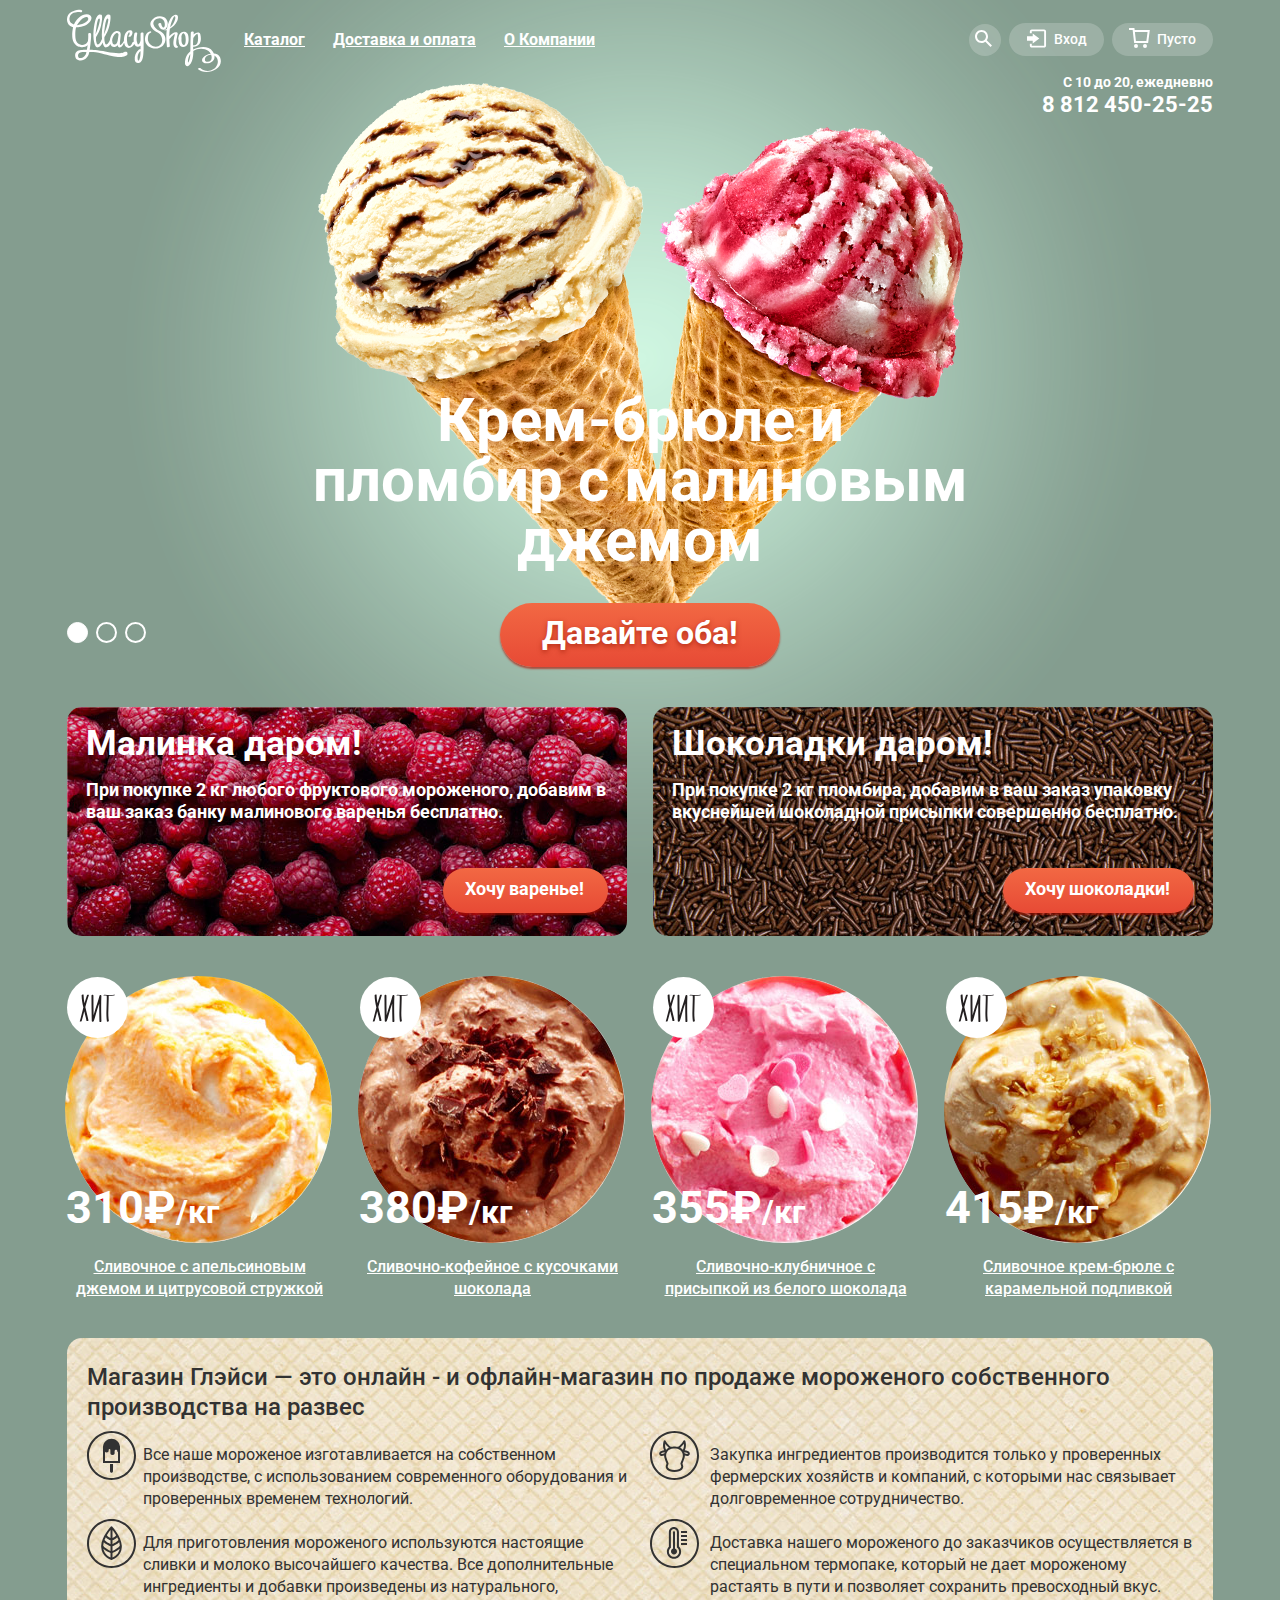
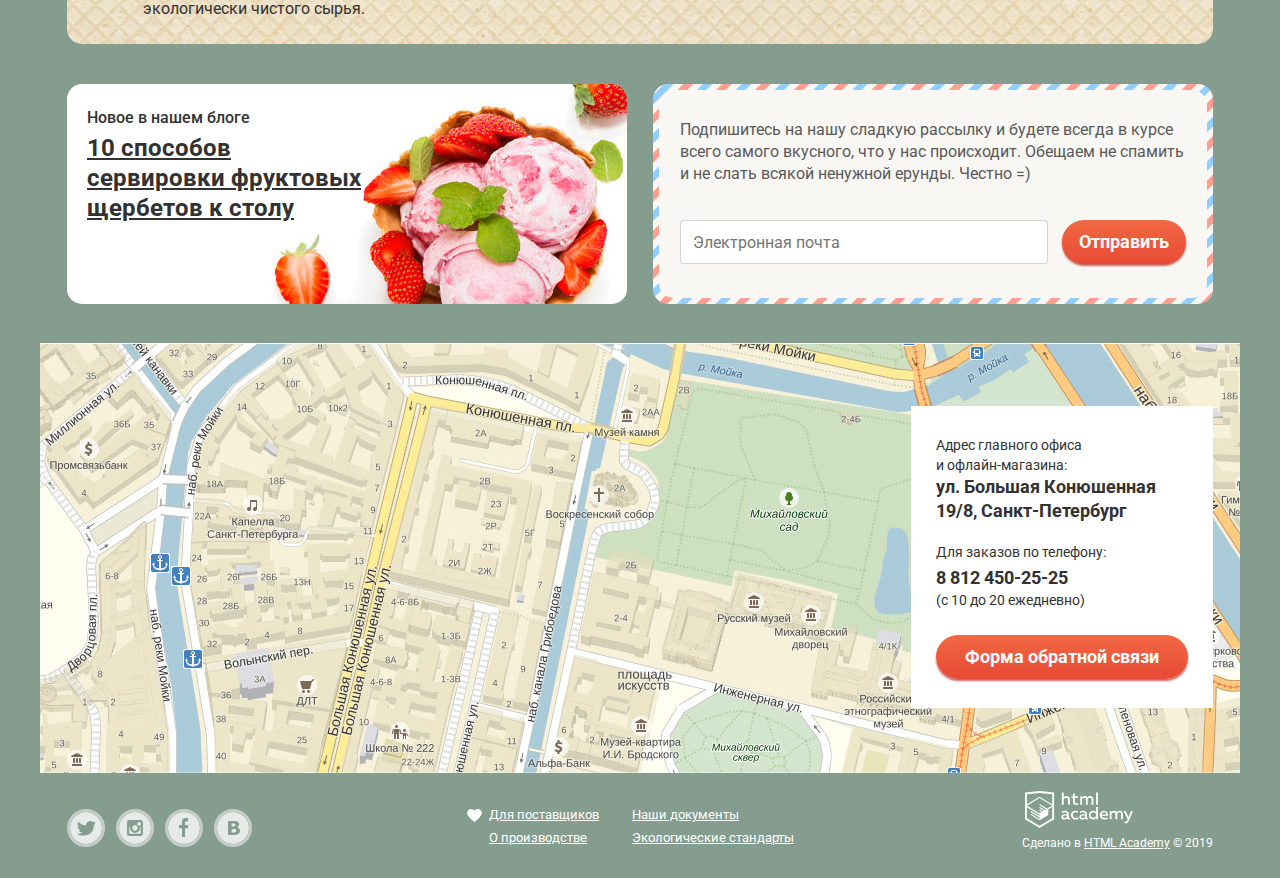
==== index.html @ 6a642c99 "исправил ошибки, доработал мелкие детали" ====
<!DOCTYPE html>
<html lang="ru">
<head>
  <meta charset="utf-8">
  <title>Глейси</title>
  <link href="https://fonts.googleapis.com/css?family=Roboto:400,500,700&display=swap&subset=cyrillic" rel="stylesheet">
  <link rel="stylesheet" href="css/normalize.css">
  <link rel="stylesheet" href="css/style.css">
</head>
<body>

<header class="main-header">
  <nav class="main-header__wrapper navigation">
    <a class="navigation__logo">
      <img src="img/logo.svg" width="154" height="64" alt="Логотип магазина Глейси">
    </a>
    <ul class="navigation__list menu">
      <li class="menu__item menu__item--catalog">
        <a class="menu__link menu__link--catalog" href="#">Каталог</a>
        <ul class="menu__list submenu">
          <li class="submenu__item submenu__item--header"><a>Новинки</a></li>
          <li class="submenu__item"><a class="submenu__link" href="catalog.html">Сливочное</a></li>
          <li class="submenu__item"><a class="submenu__link" href="#">Щербеты</a></li>
          <li class="submenu__item"><a class="submenu__link" href="#">Фруктовый лед</a></li>
          <li class="submenu__item"><a class="submenu__link" href="#">Мелорин</a></li>
        </ul>
      </li>
      <li class="menu__item"><a class="menu__link" href="#">Доставка и оплата</a></li>
      <li class="menu__item"><a class="menu__link" href="#">О Компании</a></li>
    </ul>
    <div class="user-navigation">
      <ul class="user-navigation__list">
        <li class="user-navigation__item user-navigation__search">
          <a class="user-navigation__link user-navigation__link--search" href="#">
            <span class="visually-hidden">Поиск</span>
            <svg version="1.1" xmlns="http://www.w3.org/2000/svg" xmlns:xlink="http://www.w3.org/1999/xlink" x="0px"
                 y="0px" width="17px"
                 height="17px" viewBox="0 0 17 17" enable-background="new 0 0 17 17" xml:space="preserve">
              <g id="Layer_2">
	              <path fill="#FFFFFF" d="M16.958,15.527L11.75,10.32C12.533,9.247,13,7.93,13,6.5C13,2.91,10.09,0,6.5,0S0,2.91,0,6.5
		              S2.91,13,6.5,13c1.438,0,2.763-0.473,3.839-1.263l5.205,5.204L16.958,15.527z M6.5,11C4.019,11,2,8.981,2,6.5S4.019,2,6.5,2
		              S11,4.019,11,6.5S8.981,11,6.5,11z"/>
              </g>
            </svg>
          </a>
          <div class="tooltip search-form">
            <form action="#" method="get">
              <label for="search-field" class="visually-hidden">Поле поиска</label>
              <input type="search" name="search" id="search-field" placeholder="Что ищем?">
            </form>
          </div>
        </li>
        <li class="user-navigation__item user-navigation__login">
          <a class="user-navigation__link user-navigation__link--login" href="#">
            <svg version="1.1" xmlns="http://www.w3.org/2000/svg"
                 xmlns:xlink="http://www.w3.org/1999/xlink" x="0px" y="0px"
                 width="21px" height="19px" viewBox="0 0 21 19" enable-background="new 0 0 21 19" xml:space="preserve">
              <g>
	              <polygon fill="#FFFFFF"
                         points="6,14.875 12.917,9.5 6,4.125 6,7.042 -0.042,7.042 -0.042,11.959 6,11.959 	"/>
                <path fill="#FFFFFF"
                      d="M18,0H5C3.9,0,3,0.9,3,2v2h2V2h13v15H5v-2H3v2c0,1.1,0.9,2,2,2h13c1.1,0,2-0.9,2-2V2C20,0.9,19.1,0,18,0z"/>
              </g>
            </svg>
            Вход</a>
          <div class="tooltip login-form">
            <form action="#" method="post">
              <p class="login-form__item" >
                <label for="login-form-email" class="visually-hidden">Электронная почта</label>
                <input type="email" name="email" id="login-form-email" placeholder="Электронная почта">
              </p>
              <p class="login-form__item" >
                <label for="login-form-password" class="visually-hidden">Пароль</label>
                <input type="password" name="password" id="login-form-password" placeholder="Пароль">
              </p>
              <div class="login-form__controls">
                <button type="submit" class="login-form__btn btn">Войти</button>
                <p>
                  <a href="#" class="login-form__restore">Забыли пароль?</a>
                  <a href="#" class="login-form__restore">Новая регистрация</a>
                </p>
              </div>
            </form>
          </div>
        </li>
        <li class="user-navigation__item">
          <a class="user-navigation__link user-navigation__link--basket" href="#">
            <svg version="1.1" xmlns="http://www.w3.org/2000/svg"
                 xmlns:xlink="http://www.w3.org/1999/xlink" x="0px" y="0px"
                 width="21px" height="20px" viewBox="0 0 21 20" enable-background="new 0 0 21 20" xml:space="preserve">
              <g>
	            <path fill="#FFFFFF" d="M5.657,2.031L5.422,0H0v2h3.64l1.5,13h13.988l1.699-12.969H5.657z M17.372,13H6.922L5.888,4.031h12.66
		          L17.372,13z"/>
                <circle fill="#FFFFFF" cx="6.984" cy="18" r="2"/>
                <circle fill="#FFFFFF" cx="15.984" cy="18" r="2"/>
              </g>
            </svg>
            Пусто</a>
        </li>
      </ul>
    </div>
  </nav>
</header>

<main class="page-content">
  <h1 class="visually-hidden">Магазин Глейси</h1>
  <div class="page-content__header">
    <p class="contacts">
      <span>С 10 до 20, ежедневно</span>
      <a href="tel:88124502525">8 812 450-25-25</a>
    </p>
  </div>
  <section class="slider">
    <h2 class="visually-hidden">Слайдер продукции магазина Глейси</h2>
    <ul class="slider__list ice-cream">
      <li class="ice-cream__item" data-ice-cream="ice-cream-1">
        <h3 class="ice-cream__header">Крем-брюле и пломбир с малиновым джемом</h3>
        <img src="img/ice-cream-1.png" width="1045" height="881" alt="Крем-брюле и пломбир с малиновым джемом">
        <a class="ice-cream__btn btn" href="#">Давайте оба!</a>
      </li>
      <li class="ice-cream__item hidden" data-ice-cream="ice-cream-2">
        <h3 class="ice-cream__header">Шоколадный пломбир и лимонный сорбет</h3>
        <img src="img/ice-cream-2.png" width="1065" height="859" alt="Шоколадный пломбир и лимонный сорбет">
        <a class="ice-cream__btn btn" href="#">Давайте оба!</a>
      </li>
      <li class="ice-cream__item hidden" data-ice-cream="ice-cream-3">
        <h3 class="ice-cream__header">Пломбир с помадкой и клубничный щербет</h3>
        <img src="img/ice-cream-3.png" width="1079" height="854" alt="Пломбир с помадкой и клубничный щербет">
        <a class="ice-cream__btn btn" href="#">Давайте оба!</a>
      </li>
    </ul>
    <div class="controls-wrapper">
      <ul class="slider__controls">
        <li class="slider__item slider__item--current">
          <button class="slider__btn active" type="button" data-ice-cream="ice-cream-1"><span class="visually-hidden">Первая кнопка слайдера</span>
          </button>
        </li>
        <li class="slider__item">
          <button class="slider__btn" type="button" data-ice-cream="ice-cream-2"><span class="visually-hidden">Вторая кнопка слайдера</span></button>
        </li>
        <li class="slider__item">
          <button class="slider__btn" type="button" data-ice-cream="ice-cream-3"><span class="visually-hidden">Третья кнопка слайдера</span></button>
        </li>
      </ul>
    </div>
  </section>
  <section class="banners">
    <h2 class="visually-hidden">Реклама магазина Глейси</h2>
    <div class="banners__wrapper">
      <div class="banners__item banner banner--raspberries">
        <h3>Малинка даром!</h3>
        <p>При покупке 2 кг любого фруктового мороженого, добавим в ваш заказ банку малинового
          варенья бесплатно.</p>
        <a class="banner__btn btn" href="#">Хочу варенье!</a>
      </div>
      <div class="banners__item banner banner--chocolate">
        <h3>Шоколадки даром!</h3>
        <p>При покупке 2 кг пломбира, добавим в ваш заказ упаковку вкуснейшей шоколадной присыпки
          совершенно бесплатно.</p>
        <a class="banner__btn btn" href="#">Хочу шоколадки!</a>
      </div>
    </div>
  </section>
  <section class="hits">
    <h2 class="visually-hidden">Хиты продаж</h2>
    <ul class="hits__list">
      <li class="hits__item catalog-card">
        <div class="catalog-card__inner">
          <h3 class="catalog-card__header">
            <a href="img/orange-ice-cream.jpg">Сливочное с апельсиновым джемом и цитрусовой стружкой</a>
          </h3>
          <a class="catalog-card__image" href="img/orange-ice-cream.jpg">
            <img src="img/orange-ice-cream.jpg" width="267" height="267"
                 alt="Сливочное с апельсиновым джемом и цитрусовой стружкой">
          </a>
          <p class="catalog-card__price">310&#8381;<span class="catalog-card__weight">/кг</span>
          </p>
          <a class="catalog-card__btn btn" href="#">Быстрый просмотр</a>
          <p class="catalog-card__label">Хит продаж</p>
        </div>
      </li>
      <li class="hits__item catalog-card">
        <div class="catalog-card__inner">
          <h3 class="catalog-card__header">
            <a href="img/coffee-ice-cream.jpg">Сливочно-кофейное с кусочками шоколада</a>
          </h3>
          <a class="catalog-card__image" href="img/coffee-ice-cream.jpg">
            <img src="img/coffee-ice-cream.jpg" width="267" height="267" alt="Сливочно-кофейное с кусочками шоколада">
          </a>
          <p class="catalog-card__price">380&#8381;<span class="catalog-card__weight">/кг</span>
          </p>
          <a class="catalog-card__btn btn" href="#">Быстрый просмотр</a>
          <p class="catalog-card__label">Хит продаж</p>
        </div>
      </li>
      <li class="hits__item catalog-card">
        <div class="catalog-card__inner">
          <h3 class="catalog-card__header">
            <a href="img/strawberry-ice-cream.jpg">Сливочно-клубничное с присыпкой из белого шоколада</a>
          </h3>
          <a class="catalog-card__image" href="img/strawberry-ice-cream.jpg">
            <img src="img/strawberry-ice-cream.jpg" width="267" height="267"
                 alt="Сливочно-клубничное с присыпкой из белого шоколада">
          </a>
          <p class="catalog-card__price">355&#8381;<span class="catalog-card__weight">/кг</span>
          </p>
          <a class="catalog-card__btn btn" href="#">Быстрый просмотр</a>
          <p class="catalog-card__label">Хит продаж</p>
        </div>
      </li>
      <li class="hits__item catalog-card">
        <div class="catalog-card__inner">
          <h3 class="catalog-card__header">
            <a href="img/cream-ice-cream.jpg">Сливочное крем-брюле с карамельной подливкой</a>
          </h3>
          <a class="catalog-card__image" href="img/cream-ice-cream.jpg">
            <img src="img/cream-ice-cream.jpg" width="267" height="267"
                 alt="Сливочное крем-брюле с карамельной подливкой">
          </a>
          <p class="catalog-card__price">415&#8381;<span class="catalog-card__weight">/кг</span>
          </p>
          <a class="catalog-card__btn btn" href="#">Быстрый просмотр</a>
          <p class="catalog-card__label">Хит продаж</p>
        </div>
      </li>
    </ul>
  </section>
  <section class="promotion-products">
    <h2 class="visually-hidden">Продвижение товара</h2>
    <div class="promotion-products__wrapper">
      <h2>Магазин Глэйси — это онлайн - и офлайн-магазин по продаже мороженого собственного производства на развес</h2>
      <ul class="promotion-products__list features">
        <li class="features__item features__item--ice-cream">Все наше мороженое изготавливается на собственном
          производстве, с использованием современного оборудования
          и проверенных временем технологий.
        </li>
        <li class="features__item features__item--cow">Закупка ингредиентов производится только у проверенных фермерских
          хозяйств и компаний, с которыми нас
          связывает долговременное сотрудничество.
        </li>
        <li class="features__item features__item--leaf">Для приготовления мороженого используются настоящие сливки и
          молоко высочайшего качества. Все дополнительные
          ингредиенты и добавки произведены из натурального, экологически чистого сырья.
        </li>
        <li class="features__item features__item--thermometer">Доставка нашего мороженого до заказчиков осуществляется в
          специальном термопаке, который не дает мороженому
          растаять в пути и позволяет сохранить превосходный вкус.
        </li>
      </ul>
    </div>
  </section>
  <section class="news">
    <h2 class="visually-hidden">Новости магазина Глейси</h2>
    <div class="news__wrapper">
      <div class="news__item article-preview">
        <h3>Новое в нашем блоге</h3>
        <a class="article-preview__link" href="#">10 способов сервировки фруктовых щербетов к столу</a>
      </div>
      <div class="news__item subscribe-form">
        <div class="subscribe-form__wrapper">
          <p class="subscribe-form__description">
            Подпишитесь на нашу сладкую рассылку и будете всегда в курсе всего самого вкусного, что у нас происходит.
            Обещаем не спамить и не слать всякой ненужной ерунды. Честно =)
          </p>
          <form action="#" method="post">
            <p class="subscribe-form__field">
              <label for="subscribe-form-email" class="visually-hidden">Электронная почта</label>
              <input type="email" name="email" id="subscribe-form-email" placeholder="Электронная почта">
            </p>
            <button class="subscribe-form__btn btn" type="submit">Отправить</button>
          </form>
        </div>
      </div>
    </div>
  </section>
  <section class="map">
    <h2 class="visually-hidden">Местонахождение магазина Глейси</h2>
    <iframe
      src="https://www.google.com/maps/embed?pb=!1m18!1m12!1m3!1d1998.6036253003213!2d30.321041106433245!3d59.938719169053996!2m3!1f0!2f0!3f0!3m2!1i1024!2i768!4f13.1!3m3!1m2!1s0x4696310fca145cc1%3A0x42b32648d8238007!2z0JHQvtC70YzRiNCw0Y8g0JrQvtC90Y7RiNC10L3QvdCw0Y8g0YPQuy4sIDE5LzgsINCh0LDQvdC60YIt0J_QtdGC0LXRgNCx0YPRgNCzLCAxOTExODY!5e0!3m2!1sru!2sru!4v1558496838221!5m2!1sru!2sru"
      width="100%" height="430" frameborder="0" style="border:0" allowfullscreen></iframe>
    <div class="map__wrapper">
      <div class="map__address feedback">
        <h3 class="feedback__header">Адрес главного офиса<br> и офлайн-магазина:</h3>
        <p class="feedback__address">ул. Большая Конюшенная 19/8, Санкт-Петербург</p>
        <p class="feedback__order-phone">Для заказов по телефону:</p>
        <p class="feedback__phone">
          <a href="tel:8124502525">8 812 450-25-25</a><br> (с 10 до 20 ежедневно)
        </p>
        <a href="#" class="feedback__link btn">Форма обратной связи</a>
      </div>
    </div>
  </section>
</main>

<footer class="main-footer">
  <div class="main-footer__wrapper">
    <section class="main-footer__item footer-social">
      <h2 class="visually-hidden">Группы в соц. сетях</h2>
      <ul class="footer-social__list">
        <li>
          <a class="footer-social__btn footer-social__btn--tvr" href="#">
            <span class="visually-hidden">Группа в твиттере</span>
            <svg version="1.1" xmlns="http://www.w3.org/2000/svg" xmlns:xlink="http://www.w3.org/1999/xlink" x="0px"
                 y="0px" width="32px"
                 height="32px" viewBox="0 0 32 32" enable-background="new 0 0 32 32" xml:space="preserve">
              <g>
	              <path fill="#FFFFFF" d="M16,0C7.164,0,0,7.164,0,16c0,8.837,7.164,16,16,16c8.837,0,16-7.163,16-16C32,7.164,24.837,0,16,0z
		              M23.944,12.809c-0.251,6.516-3.463,10.832-10.992,10.702c-0.14,0-0.205,0-0.233,0c-0.015,0-0.021,0-0.021,0
		              c-0.029,0-0.094,0-0.232,0c-0.447,0-4.543-0.443-5.344-1.823c2.479,0.19,4.247-0.406,5.12-1.136
		              c-1.048-0.289-2.923-0.461-3.251-2.848c0.384,0.104,0.618,0.221,1.299,0.113c-1.307-0.824-2.758-1.519-2.679-3.643
		              c0.311,0.317,1.164,0.518,1.46,0.457c-0.768-0.233-2.149-3.244-0.974-4.781c1.984,1.79,4.075,3.482,7.804,3.643
		              c0.227-2.214,1.24-3.699,3.168-4.325c1.84-0.479,3.255,0.26,3.901,1.138c0.737-0.224,1.453-0.466,2.193-0.685
		              c-0.004,0.833-0.569,1.463-0.935,1.709c0.747,0.165,1.423-0.475,1.423-0.475C25.467,11.818,24.557,12.58,23.944,12.809z"/>
              </g>
            </svg>
          </a>
        </li>
        <li>
          <a class="footer-social__btn footer-social__btn--inst" href="#">
            <span class="visually-hidden">Группа в инстаграмме</span>
            <svg version="1.1" xmlns="http://www.w3.org/2000/svg" xmlns:xlink="http://www.w3.org/1999/xlink" x="0px" y="0px"
                 width="32px" height="32px" viewBox="0 0 32 32" enable-background="new 0 0 32 32" xml:space="preserve">
              <g>
	              <path fill="#FFFFFF" d="M20.916,16c0,2.728-2.211,4.938-4.938,4.938S11.039,18.728,11.039,16c0-0.394,0.051-0.773,0.138-1.14
		              h-0.897v6.838h11.396V14.86h-0.897C20.865,15.227,20.916,15.606,20.916,16z"/>
                <path fill="#FFFFFF" d="M15.978,18.659c1.466,0,2.659-1.193,2.659-2.659s-1.193-2.659-2.659-2.659
		              c-1.466,0-2.659,1.193-2.659,2.659S14.511,18.659,15.978,18.659z"/>
                <rect x="18.637" y="10.302" fill="#FFFFFF" width="3.039" height="3.039"/>
                <path fill="#FFFFFF" d="M16,0C7.164,0,0,7.164,0,16c0,8.837,7.164,16,16,16c8.837,0,16-7.163,16-16C32,7.164,24.837,0,16,0z
		              M23.955,21.698c0,1.254-1.025,2.279-2.279,2.279H10.279C9.026,23.978,8,22.952,8,21.698V10.302c0-1.253,1.026-2.279,2.279-2.279
		              h11.396c1.254,0,2.279,1.026,2.279,2.279V21.698z"/>
              </g>
            </svg>
          </a>
        </li>
        <li>
          <a class="footer-social__btn footer-social__btn--fb" href="#">
            <span class="visually-hidden">Группа во фейсбуке</span>
            <svg version="1.1" xmlns="http://www.w3.org/2000/svg" xmlns:xlink="http://www.w3.org/1999/xlink" x="0px" y="0px"
                 width="32px" height="32px" viewBox="0 0 32 32" enable-background="new 0 0 32 32" xml:space="preserve">
              <path fill="#FFFFFF" d="M16,0C7.164,0,0,7.163,0,16s7.164,16,16,16c8.837,0,16-7.164,16-16S24.837,0,16,0z M20.062,9.455h-3.021
	              v3.444h3.021v3.445h-3.021v8.61h-3.021v-8.61H11v-3.445h3.021V9.455c0-1.902,1.353-3.445,3.021-3.445h3.021V9.455z"/>
            </svg>
          </a>
        </li>
        <li>
          <a class="footer-social__btn footer-social__btn--vk" href="#">
            <span class="visually-hidden">Группа во вконтакте</span>
            <svg version="1.1" xmlns="http://www.w3.org/2000/svg" xmlns:xlink="http://www.w3.org/1999/xlink" x="0px" y="0px"
                 width="32px" height="32px" viewBox="0 0 32 32" enable-background="new 0 0 32 32" xml:space="preserve">
              <g>
	              <path fill="#FFFFFF" d="M16.637,14.495c0.402-0.019,0.719-0.082,0.951-0.188c0.326-0.145,0.54-0.33,0.641-0.559
		              c0.101-0.229,0.15-0.496,0.15-0.797c0-0.232-0.058-0.465-0.174-0.697c-0.116-0.232-0.322-0.405-0.617-0.517
		              c-0.264-0.1-0.592-0.155-0.984-0.165c-0.392-0.009-0.943-0.014-1.652-0.014h-0.339v2.965h0.565
		              C15.749,14.523,16.235,14.514,16.637,14.495z"/>
                <path fill="#FFFFFF" d="M18.118,17.084c-0.282-0.081-0.672-0.125-1.166-0.132c-0.494-0.006-1.012-0.009-1.55-0.009h-0.79v3.493
		              h0.264c1.014,0,1.74-0.003,2.18-0.009c0.438-0.007,0.843-0.088,1.212-0.245c0.377-0.157,0.633-0.364,0.774-0.625
		              s0.214-0.562,0.214-0.9c0-0.446-0.088-0.788-0.261-1.03C18.825,17.386,18.531,17.204,18.118,17.084z"/>
                <path fill="#FFFFFF" d="M16,0C7.164,0,0,7.164,0,16c0,8.837,7.164,16,16,16c8.837,0,16-7.163,16-16C32,7.164,24.837,0,16,0z
		              M22.602,20.531c-0.273,0.533-0.646,0.976-1.124,1.327c-0.552,0.415-1.161,0.71-1.823,0.886s-1.501,0.264-2.519,0.264h-6.121V8.987
		              h5.443c1.13,0,1.957,0.038,2.48,0.113c0.524,0.076,1.045,0.242,1.561,0.5c0.533,0.27,0.929,0.632,1.189,1.087
		              c0.26,0.455,0.392,0.975,0.392,1.558c0,0.678-0.179,1.278-0.536,1.795c-0.358,0.518-0.863,0.92-1.517,1.208v0.075
		              c0.917,0.182,1.642,0.559,2.179,1.13c0.537,0.571,0.807,1.325,0.807,2.261C23.013,19.392,22.875,19.997,22.602,20.531z"/>
              </g>
            </svg>
          </a>
        </li>
      </ul>
    </section>
    <section class="main-footer__item footer-info">
      <h2 class="visually-hidden">Информация</h2>
      <ul class="footer-info__list">
        <li><a class="footer-info__heart" href="#">Для поставщиков</a></li>
        <li><a href="#">Наши документы</a></li>
        <li><a href="#">О производстве</a></li>
        <li><a href="#">Экологические стандарты</a></li>
      </ul>
    </section>
    <section class="main-footer__item footer-copyright">
      <h2 class="visually-hidden">Авторские права разработчика сайта</h2>
      <a class="footer-copyright__html-academy-logo" href="https://htmlacademy.ru/intensive/htmlcss">
        <img src="img/logo-htmlacademy.svg" width="108" height="39" alt="Логотип HTML academy">
      </a>
      <p>Сделано в <a class="footer-copyright__html-academy" href="https://htmlacademy.ru/intensive/htmlcss">HTML
        Academy</a> © 2019</p>
    </section>
  </div>
</footer>

<div class="modal-wrapper">
  <section class="modal modal-feedback hidden">
    <h2 class="visually-hidden">Обратная связь</h2>
    <form action="#" method="post" class="modal-feedback__form">
      <fieldset class="modal-feedback__fieldset">
        <legend class="modal-feedback__legend">Мы обязательно вам ответим!</legend>
        <div class="modal-feedback__main-info">
          <p>
            <label for="feedback-name" class="visually-hidden">Имя</label>
            <input type="text" name="name" id="feedback-name" placeholder="Как вас зовут?">
          </p>
          <p>
            <label for="feedback-email" class="visually-hidden">Электронная почта</label>
            <input type="email" name="feedback-email" id="feedback-email" placeholder="Ваша почта для ответа?">
          </p>
        </div>
        <p class="modal-feedback__text">
          <label for="feedback-wishes" class="visually-hidden">Пожелания</label>
          <textarea name="feedback-wishes" id="feedback-wishes" placeholder="Напишите что-нибудь..."></textarea>
        </p>
        <button type="submit" class="modal-feedback__btn btn">Отправить</button>
      </fieldset>
    </form>
    <button class="modal__btn js-remove" type="button">Закрыть</button>
  </section>
</div>

<script src="js/script.js"></script>

</body>
</html>
---- css/style.css ----
@keyframes slider-animation {
  from {
    transform: translateY(-1000px);
  }

  50% {
    transform: scale(1);
  }

  to {
    transform: translateY(0px);
  }
}

@keyframes modal-animation {
  0% {
    transform: translateY(-1000px);
  }

  50% {
    transform: translateY(50px);
  }

  100% {
    transform: translateY(0px);
  }
}

body {
  background-color: #849d8f;
  color: #ffffff;
  font-family: "Roboto", "Arial", sans-serif;
  font-size: 16px;
  font-weight: 400;
  line-height: 22px;
  padding: 0;
}

.hidden {
  display: none;
}

.visually-hidden {
  position: absolute;
  width: 1px;
  height: 1px;
  margin: -1px;
  border: 0;
  padding: 0;
  clip: rect(0 0 0 0);
  overflow: hidden;
}

.overlay {
  background-color: rgba(0, 0, 0, 0.3);
  height: 100%;
  position: fixed;
    left: 0;
    top: 0;
  width: 100%;
  z-index: 1;
}

:focus {
  -webkit-box-shadow: 0 0 0 2px #8fbdec;
  box-shadow: 0 0 0 2px #8fbdec;
  outline: none;
}

.ice-cream-1 {
  background-color: #849d8f;
}

.ice-cream-2 {
  background-color: #8996a6;
}

.ice-cream-3 {
  background-color: #9d8b84;
}

.slider-animation {
  animation-name: slider-animation;
  animation-duration: 0.5s;
}

.modal-animation {
  animation-name: modal-animation;
  animation-duration: 0.5s;
}

/*      HEADER       */

.main-header {
  color: #323232;
  padding-top: 9px;
}

.main-header__wrapper {
  display: -webkit-box;
  display: -ms-flexbox;
  display: flex;
    -webkit-box-align: center;
    -ms-flex-align: center;
    align-items: center;
    -webkit-box-pack: start;
    -ms-flex-pack: start;
    justify-content: flex-start;
  margin: 0 auto;
  padding: 0 27px;
  width: 1146px;
}

.menu,
.submenu {
  list-style-type: none;
  margin: 0;
  padding: 0;
}

.menu {
  display: -webkit-box;
  display: -ms-flexbox;
  display: flex;
    -ms-flex-wrap: wrap;
    flex-wrap: wrap;
  font-weight: 700;
  line-height: 18px;
  width: 470px;
}

.menu a {
  display: block;
}

.menu__item--catalog {
  position: relative;
}

.menu__item--catalog::after {
  background-color: transparent;
  content: "";
  height: 5px;
  position: absolute;
    bottom: -3px;
  width: 90px;
}

.navigation__logo {
  height: 62px;
  margin-right: 9px;
  width: 154px;
}

.menu .active {
  background-color: #d07058;
  color: #ffffff;
  text-decoration: none;
}

.menu__link.active {
  font-weight: 700;
}

.menu__link {
  border-radius: 20px;
  color: #ffffff;
  padding: 8px 14px;
}

.menu__link[href]:hover,
.menu__link[href]:focus {
  background-color: #f7f6f3;
  color: #323232;
  font-weight: bold;
  text-decoration: none;
}

.menu__link[href]:active {
  background-color: #ededed;
  box-shadow: inset 0 2px 1px 0 #696969;
}

.submenu {
  background-color: #f8f7f4;
  border-radius: 5px;
  color: #323232;
  font-size: 14px;
  font-weight: 400;
  line-height: 16px;
  opacity: 0;
  pointer-events: none;
  position: absolute;
    left: -5px;
    top: 36px;
  width: 142px;
}

.submenu,
.tooltip {
  -webkit-box-shadow: 0 20px 20px 0 rgba(0, 0, 0, 0.4);
  box-shadow: 0 20px 20px 0 rgba(0, 0, 0, 0.4);
}


.submenu__item a {
  display: block;
  padding: 6px 15px 10px 19px;
}

.submenu__item--header a {
  border-bottom: 1px solid #d1d0ce;
  font-weight: 700;
  margin: 0 5px 3px;
  padding: 13px 15px 10px;
}

.submenu__link {
  color: #323232;
  text-decoration: none;
}

.submenu__link[href]:hover,
.submenu__link[href]:focus {
  background-color: #fbded7;
}

.submenu__link[href]:active {
  background-color: #f6b5a5;
}

.menu__item--catalog:hover .submenu,
.menu__link--catalog:hover + .submenu,
.menu__link--catalog:focus + .submenu {
  opacity: 1;
  pointer-events: auto;
}

.menu__item--catalog:focus-within .submenu {
  opacity: 1;
  pointer-events: auto;
}

.user-navigation {
  align-self: flex-start;
  font-size: 14px;
  line-height: 16px;
  margin-left: auto;
  margin-top: 14px;
}

.user-navigation__item {
  margin: 0 0 0 8px;
  position: relative;
}

.user-navigation__item::after {
  background-color: transparent;
  content: "";
  position: absolute;
    bottom: -5px;
    height: 5px;
  width: 100px;
}

.user-navigation__search::after {
  width: 40px;
}

.user-navigation__list {
  display: -webkit-box;
  display: -ms-flexbox;
  display: flex;
    -webkit-box-align: center;
    -ms-flex-align: center;
    align-items: center;
    -ms-flex-wrap: wrap;
    flex-wrap: wrap;
  list-style-type: none;
  margin: 0;
  padding: 0;
}

.user-navigation__link {
  background-color: rgba(255, 255, 255, 0.2);
  border-radius: 25px;
  display: block;
  color: #ffffff;
  font-weight: 500;
  padding:  8px 17px 9px 45px;
  position: relative;
  text-decoration: none;
}

.tooltip {
  background-color: #f8f7f4;
  border-radius: 5px;
  font-size: 16px;
  line-height: 24px;
  opacity: 0;
  pointer-events: none;
  position: absolute;
    right: 0;
    top: 36px;
    z-index: 1;
}

.tooltip input {
  border: 1px solid rgba(178, 178, 178, 0.52);
  border-radius: 5px;
  -webkit-box-sizing: border-box;
  box-sizing: border-box;
  font: inherit;
  font-weight: 700;
  height: 44px;
}

.tooltip input::-webkit-input-placeholder {
  font-size: 14px;
  font-weight: 400;
}

.tooltip input:-ms-input-placeholder {
  font-size: 14px;
  font-weight: 400;
}

.tooltip input::-ms-input-placeholder {
  font-size: 14px;
  font-weight: 400;
}

.tooltip input::placeholder {
  font-size: 14px;
  font-weight: 400;
}

.tooltip input::-ms-input-placeholder {
  font-size: 14px;
  font-weight: 400;
}

.tooltip input:-ms-input-placeholder {
  font-size: 14px;
  font-weight: 400;
}

.tooltip input:hover {
  border: 1px solid transparent;
  -webkit-box-shadow: 0 0 0 2px #d3d3d2;
  box-shadow: 0 0 0 2px #d3d3d2;
}

.tooltip input:focus {
  border: 1px solid transparent;
  -webkit-box-shadow: 0 0 0 2px #8fbdec;
  box-shadow: 0 0 0 2px #8fbdec;
}

.search-form {
  padding: 20px 15px 21px;
  width: 313px;
}

.search-form input {
  padding: 0 12px;
  width: 100%;
}

.login-form {
  padding: 20px 18px 16px 18px;
  width: 241px;
}

.login-form__item {
  margin: 0 0 21px 0;
}

.login-form input {
  padding: 0 14px;
  width: 100%;
}

.login-form__controls {
  display: -webkit-box;
  display: -ms-flexbox;
  display: flex;
    -webkit-box-align: start;
    -ms-flex-align: start;
    align-items: flex-start;
}

.login-form__controls p {
  margin: 0;
}

.login-form__restore {
  color: #323232;
  display: inline-block;
  font-size: 13px;
  line-height: 15px;
  vertical-align: top;
}

.login-form__btn {
  border-radius: 20px;
  margin-right: 20px;
  padding: 9px 25px 8px;
}

.user-navigation__search a {
  padding: 0;
  height: 32px;
  width: 32px;
}

.user-navigation__search svg {
  display: block;
  padding: 6px 0 0 6px;
}

.user-navigation__item:hover .tooltip,
.user-navigation__link:hover + .tooltip,
.user-navigation__link:focus + .tooltip {
  opacity: 1;
  pointer-events: auto;
}

.user-navigation__item:focus-within .tooltip {
  opacity: 1;
  pointer-events: auto;
}

.user-navigation__login svg {
  height: 19px;
  position: absolute;
    left: 18px;
    top: 6px;
  width: 20px;
}

.user-navigation__link--basket svg {
  height: 20px;
  position: absolute;
    left: 17px;
    top: 5px;
  width: 21px;
}

.user-navigation__link:hover path,
.user-navigation__link--basket:hover circle,
.user-navigation__link--login:hover polygon,
.user-navigation__link:focus path,
.user-navigation__link--basket:focus circle,
.user-navigation__link--login:focus polygon {
  fill: #323232;
}

.user-navigation__link:hover,
.user-navigation__link:focus {
  background-color: #f8f7f4;
  color: #323232;
}

.user-navigation__link--full {
  background-color: #f7f6f3;
  color: #323232;
}

.user-navigation__link--full::before {
  background: url("../img/basket-full.svg");
  content: "";
  height: 20px;
  position: absolute;
    left: 18px;
    top: 5px;
  width: 21px;
}

.login-form__restore:hover,
.login-form__restore:focus,
.login-form__restore:active {
  color: #e84d37;
}

.basket-block {
  -webkit-box-sizing: border-box;
  box-sizing: border-box;
  color: #323232;
  font-size: 13px;
  line-height: 16px;
  padding: 18px 15px 21px;
  text-align: right;
  width: 540px;
}

.basket-block__list {
  border-bottom: 1px solid #cacac7;
  display: -webkit-box;
  display: -ms-flexbox;
  display: flex;
    -webkit-box-orient: vertical;
    -webkit-box-direction: normal;
    -ms-flex-direction: column;
    flex-direction: column;
  list-style-type: none;
  margin: 0 0 14px;
  padding: 0 0 6px 0;
  text-align: left;
}

.basket-block__item {
  display: -webkit-box;
  display: -ms-flexbox;
  display: flex;
    -webkit-box-align: start;
    -ms-flex-align: start;
    align-items: flex-start;
  margin-bottom: 10px;
  padding-left: 1px;
}

.order__remove {
  background: url("../img/button-remove.svg") no-repeat;
  border: 0;
  display: block;
  font-size: 0;
  height: 11px;
  margin: 12px 14px 0 0;
  padding: 0;
  width: 11px;
}

.order__image {
  border-radius: 50%;
  display: block;
  height: 33px;
  overflow: hidden;
  margin-right: 13px;
  margin-top: 1px;
  width: 33px;
}

.order__image img {
  display: block;
  height: auto;
  width: 100%;
}

.order__header {
  -webkit-box-flex: 1;
  flex-grow: 1;
  margin: 11px 26px 0 0;
  max-width: 221px;
  min-height: 32px;
  width: 220px;
}

.order__price-block {
  margin: 11px 28px 0 0;
}

.order__count-price {
  margin: 11px 0 0 0;
}

.basket-block__total-price {
  font-size: 15px;
  font-weight: 700;
  line-height: 18px;
  margin: 0 0 14px;
}

.order__price {
  color: #999999;
  margin: 12px 0 0 0;
}

.basket-block__btn {
  border-radius: 25px;
  padding: 10px 15px;
}

.btn {
  background-image: -webkit-gradient(linear, left bottom, left top, from(#e74a35), to(#f26843));
  background-image: -webkit-linear-gradient(bottom, #e74a35, #f26843);
  background-image: -o-linear-gradient(bottom, #e74a35, #f26843);
  background-image: linear-gradient(to top, #e74a35, #f26843);
  border: 0;
  -webkit-box-shadow: 0 2px 2px 0 rgba(172, 16, 0, 0.64);
  box-shadow: 0 2px 2px 0 rgba(172, 16, 0, 0.64);
  display: inline-block;
  color: #ffffff;
  font-size: 18px;
  font-weight: 700;
  line-height: 24px;
  text-decoration: none;
  vertical-align: middle;
}

.btn:hover,
.btn:focus {
  background-image: -webkit-gradient(linear, left top, left bottom, from(rgba(255, 255, 255, 0.2)), to(rgba(255, 255, 255, 0.2))), -webkit-gradient(linear, left bottom, left top, from(#e74a35), to(#f26843));
  background-image: -webkit-linear-gradient(top, rgba(255, 255, 255, 0.2), rgba(255, 255, 255, 0.2)), -webkit-linear-gradient(bottom, #e74a35, #f26843);
  background-image: -o-linear-gradient(top, rgba(255, 255, 255, 0.2), rgba(255, 255, 255, 0.2)), -o-linear-gradient(bottom, #e74a35, #f26843);
  background-image: linear-gradient(to bottom, rgba(255, 255, 255, 0.2), rgba(255, 255, 255, 0.2)), linear-gradient(to top, #e74a35, #f26843);
  -webkit-box-shadow: 0 2px 2px 0 #ac1000;
  box-shadow: 0 2px 2px 0 #ac1000;
}

.btn:active {
  background-image: -webkit-gradient(linear, left top, left bottom, from(rgba(0, 0, 0, 0.07)), to(rgba(0, 0, 0, 0.07))), -webkit-gradient(linear, left top, left bottom, from(#e74a35), to(#f26843));
  background-image: -webkit-linear-gradient(top, rgba(0, 0, 0, 0.07), rgba(0, 0, 0, 0.07)), -webkit-linear-gradient(top, #e74a35, #f26843);
  background-image: -o-linear-gradient(top, rgba(0, 0, 0, 0.07), rgba(0, 0, 0, 0.07)), -o-linear-gradient(top, #e74a35, #f26843);
  background-image: linear-gradient(to bottom, rgba(0, 0, 0, 0.07), rgba(0, 0, 0, 0.07)), linear-gradient(to bottom, #e74a35, #f26843);
  -webkit-box-shadow: inset 0 2px 2px 0 #942718;
  box-shadow: inset 0 2px 2px 0 #942718;
}

/*        INDEX          */

.page-content__header,
.slider {
  margin: 0 auto;
  padding: 0 27px;
  text-align: right;
  width: 1146px;
}

.page-content__header {
  margin-bottom: 13px;
}

.page-content__header p {
  margin: 0;
  margin-left: auto;
}

.slider {
  text-align: center;
}

.slider__list {
  list-style-type: none;
  margin: 0;
  padding: 0;
}

.slider img {
  margin: 0 auto;
  position: absolute;
  left: 0;
  right: 0;
  top: 0;
  z-index: -1;
}

.slider h3 {
  font-size: 60px;
  font-weight: 700;
  line-height: 60px;
  margin: 0 auto 32px;
  padding-top: 261px;
  text-align: center;
  width: 670px;
}

.ice-cream__btn {
  border-radius: 50px;
  font-size: 32px;
  line-height: 44px;
  margin-bottom: 40px;
  padding: 8px 42px 12px;
  text-shadow: 0 2px 5px rgba(160, 32, 11, 0.76);
}

.controls-wrapper {
  position: relative;
}

.slider__controls {
  display: -webkit-box;
  display: -ms-flexbox;
  display: flex;
  list-style-type: none;
  margin: 0;
  padding: 0;
  position: absolute;
    bottom: 64px;
}

.slider__btn {
  background-color: transparent;
  border: 2px solid #ffffff;
  border-radius: 50%;
  cursor: pointer;
  display: block;
  height: 21px;
  margin-right: 8px;
  padding: 0;
  width: 21px;
}

.slider__btn:hover,
.slider__btn:focus {
  background-color: rgba(255, 255, 255, 0.4);
}

.slider__btn:active {
  background-color: #ffffff;
  border: 2px solid #ffffff;
}

.slider__btn.active {
  background-color: #ffffff;
  border: 1px solid #ffffff;
}

.banners {
  font-size: 18px;
  font-weight: 700;
  margin-bottom: 28px;
}

.banners__wrapper {
  display: -webkit-box;
  display: -ms-flexbox;
  display: flex;
    -webkit-box-pack: justify;
    -ms-flex-pack: justify;
    justify-content: space-between;
  margin: 0 auto;
  padding: 0 27px;
  width: 1146px;
}

.banners__item {
  display: -webkit-box;
  display: -ms-flexbox;
  display: flex;
    -webkit-box-orient: vertical;
    -webkit-box-direction: normal;
    -ms-flex-direction: column;
    flex-direction: column;
  border-radius: 15px;
  -webkit-box-sizing: border-box;
  box-sizing: border-box;
  padding: 16px 19px 23px;
  width: 560px;
}

.banners__item h3 {
  font-size: 35px;
  line-height: 41px;
  margin: 0 0 15px;
}

.banners p {
  margin: 0 0 45px;
}

.banner--raspberries {
  background: #2c0103 url("../img/raspberry-back.jpg") repeat;
}

.banner--chocolate {
  background: #4e3b36 url("../img/chocolate-back.jpg") repeat;
}

.banner__btn {
  align-self: flex-end;
  border-radius: 30px;
  margin-left: auto;
  padding: 9px 24px 12px 22px;
}


.hits__list,
.catalog__list {
  display: -webkit-box;
  display: -ms-flexbox;
  display: flex;
    -ms-flex-wrap: wrap;
    flex-wrap: wrap;
  list-style-type: none;
  margin: 0 auto;
  padding: 0;
  width: 1174px;
}

.catalog-card {
  border-radius: 5px;
  -webkit-box-align: center;
  -ms-flex-align: center;
  align-items: center;
  padding-top: 6px;
  position: relative;
  text-align: center;
  width: 293px;
}

.catalog-card:nth-child(4n) {
  margin-right: 0;
}

.catalog-card__inner {
  position: relative;
  display: -webkit-box;
  display: -ms-flexbox;
  display: flex;
    -webkit-box-orient: vertical;
    -webkit-box-direction: normal;
    -ms-flex-direction: column;
    flex-direction: column;
    -webkit-box-sizing: border-box;
  box-sizing: border-box;
  margin-bottom: -53px;
  padding: 6px 12px 22px;
  border-radius: 10px;
}

.catalog-card__header {
  color: #fff;
  font-weight: 500;
  font-size: 16px;
  line-height: 22px;
  margin: 0;
  padding: 0 6px 15px;
  text-align: center;
}

.catalog-card__header a {
  display: block;
  color: inherit;
}

.catalog-card__header a:hover,
.catalog-card__header a:focus,
.catalog-card__header a:active {
  color: #ffbc9e;
}

.catalog-card__image {
  border-radius: 50%;
  height: 267px;
  margin-bottom: 13px;
  -webkit-box-ordinal-group: 0;
  -ms-flex-order: -1;
  order: -1;
  overflow: hidden;
  width: 267px;
}

.catalog-card img {
  display: block;
  height: auto;
  width: 100%;
}

.catalog-card__price {
  font-size: 45px;
  font-weight: 700;
  line-height: 45px;
  margin: 0;
  position: absolute;
  left: 13px;
  top: 215px;
}

.catalog-card__weight {
  font-size: 32px;
}

.catalog-card__btn {
  -ms-grid-row-align: center;
  align-self: center;
  border-radius: 30px;
  padding: 9px 16px;
  opacity: 0;
}

.catalog-card__label {
  background: #ffffff url("../img/hit.svg") no-repeat;
  border-radius: 50%;
  font-size: 0;
  height: 61px;
  margin: 0;
  position: absolute;
    left: 14px;
    top: 7px;
  width: 61px;
}

.catalog-card:hover .catalog-card__inner {
  background-color: rgba(255, 255, 255, 0.2);
  z-index: 1;
}

.catalog-card:hover .catalog-card__btn {
  opacity: 1;
}

.promotion-products {
  color: #323232;
  margin: 12px 0 40px 0;
}

.promotion-products__wrapper {
  background: #ede2c7 url("../img/wafer-back.jpg") repeat;
  border-radius: 15px;
  -webkit-box-sizing: border-box;
  box-sizing: border-box;
  margin: 0 auto;
  padding: 24px 0 15px 20px;
  width: 1146px;
}

.promotion-products h2 {
  font-size: 24px;
  font-weight: 500;
  line-height: 30px;
  margin: 0 0 9px;
}

.promotion-products__list {
  display: -webkit-box;
  display: -ms-flexbox;
  display: flex;
    -ms-flex-wrap: wrap;
    flex-wrap: wrap;
  list-style-type: none;
  margin: 0;
  padding: 0;
}

.features__item {
  -webkit-box-sizing: border-box;
  box-sizing: border-box;
  flex-basis: 50%;
  margin-bottom: 9px;
  max-width: 50%;
  padding: 13px 21px 0 56px;
  position: relative;
}

.features__item:nth-child(2n) {
  padding-left: 60px;
}

.features__item::before {
  content: "";
  height: 49px;
  position: absolute;
  left: 0;
  top: 0;
  width: 49px;
}

.features__item--ice-cream::before {
  background: url("../img/ice-cream.svg") no-repeat;
}

.features__item--cow::before {
  background: url("../img/cow.svg") no-repeat;
}

.features__item--leaf::before {
  background: url("../img/leaf.svg") no-repeat;
}

.features__item--thermometer:before {
  background: url("../img/thermometer.svg") no-repeat;
}

.news {
  margin-bottom: 39px;
}

.news__wrapper {
  display: -webkit-box;
  display: -ms-flexbox;
  display: flex;
    -webkit-box-pack: justify;
    -ms-flex-pack: justify;
    justify-content: space-between;
  margin: 0 auto;
  width: 1146px;
}

.news__item {
  border-radius: 15px;
  -webkit-box-sizing: border-box;
  box-sizing: border-box;
  width: 560px;
}

.article-preview {
  background: #ffffff url("../img/strawberry-back.jpg") no-repeat;
  color: #323232;
  padding: 23px 20px 20px;
}

.article-preview h3 {
  font-size: 16px;
  font-weight: 500;
  line-height: 22px;
  margin: 0 0 4px;
}

.article-preview__link {
  color: #323232;
  display: block;
  font-size: 24px;
  font-weight: 700;
  line-height: 30px;
  width: 281px;
}

.article-preview__link:hover,
.article-preview__link:focus,
.article-preview__link:active {
  color: #e84d37;
}

.subscribe-form {
  background: #f8f7f4 url("../img/mail-back.svg") no-repeat;
  padding: 6px;
}

.subscribe-form__wrapper {
  background-color: #f8f7f4;
  border-radius: 15px;
  padding: 29px 21px 34px;
}

.subscribe-form__description {
  color: #5a5a5a;
  margin: 0 0 35px;
}

.subscribe-form form {
  display: -webkit-box;
  display: -ms-flexbox;
  display: flex;
}

.subscribe-form__field {
  margin: 0;
}

.subscribe-form__field input {
  border: 1px solid #d3d3d2;
  border-radius: 3px;
  -webkit-box-sizing: border-box;
  box-sizing: border-box;
  font: inherit;
  font-weight: 700;
  height: 44px;
  padding-left: 12px;
  width: 368px;
}

.subscribe-form__field input::-webkit-input-placeholder {
  font-weight: 400;
}

.subscribe-form__field input:-ms-input-placeholder {
  font-weight: 400;
}

.subscribe-form__field input::-ms-input-placeholder {
  font-weight: 400;
}

.subscribe-form__field input::placeholder {
  font-weight: 400;
}

.subscribe-form__field input::-ms-input-placeholder {
  font-weight: 400;
}

.subscribe-form__field input:-ms-input-placeholder {
  font-weight: 400;
}

.subscribe-form__field input:hover {
  border: 1px solid transparent;
  -webkit-box-shadow: 0 0 0 2px #d3d3d2;
  box-shadow: 0 0 0 2px #d3d3d2;
}

.subscribe-form__field input:focus {
  border: 1px solid transparent;
  -webkit-box-shadow: 0 0 0 2px #8fbdec;
  box-shadow: 0 0 0 2px #8fbdec;
}

.subscribe-form__btn {
  border-radius: 25px;
  color: #fefefe;
  margin-left: auto;
  padding-left: 17px;
  padding-right: 17px;
}

.map {
  color: #323232;
  font-size: 14px;
  line-height: 20px;
  margin: 0 auto;
  padding-left: 0;
  position: relative;
  width: 100%;
}

.map iframe {
  border: 0;
  position: relative;
    z-index: 1;
  width: 100%;
}

.map__wrapper {
  background: #f7f1d9 url("../img/map.jpg") no-repeat;
  margin: 0 auto;
  min-height: 430px;
  position: absolute;
    left: 0;
    right: 0;
    top: 0;
  width: 1200px;
}

.map__address {
  -webkit-box-sizing: border-box;
  box-sizing: border-box;
  display: -webkit-box;
  display: -ms-flexbox;
  display: flex;
    -webkit-box-orient: vertical;
    -webkit-box-direction: normal;
    -ms-flex-direction: column;
    flex-direction: column;
  padding: 29px 25px 29px 25px;
  position: absolute;
    right: 27px;
    top: 63px;
    z-index: 1;
  width: 302px;
}

.feedback {
  background-color: #ffffff;
}

.feedback__header {
  font-size: 14px;
  font-weight: 400;
  line-height: 20px;
  margin: 0;
}

.feedback__address {
  font-size: 18px;
  font-weight: 700;
  line-height: 24px;
  margin: 0 0 19px;
  width: 230px;
}

.feedback__order-phone {
  margin: 0 0 4px;
}

.feedback__phone {
  margin: 0 0 25px;
}

.feedback__phone a {
  color: #323232;
  font-size: 18px;
  font-weight: 700;
  line-height: 24px;
  text-decoration: none;
}

.feedback__phone a:hover,
.feedback__phone a:focus {
  color: #e84d37;
}

.feedback__link {
  border-radius: 25px;
  text-align: center;
  padding: 10px 5px;
}

.modal {
  background-color: #f8f7f4;
}

.modal-feedback {
  border-radius: 10px;
  padding: 16px 25px 26px 23px;
  position: absolute;
    z-index: 2;
  text-align: right;
  width: 430px;
}

.modal-feedback fieldset {
  border: 0;
  padding: 0;
}

.modal-feedback input::-webkit-input-placeholder,
.modal-feedback textarea::-webkit-input-placeholder {
  font-size: 16px;
}

.modal-feedback input:-ms-input-placeholder,
.modal-feedback textarea:-ms-input-placeholder {
  font-size: 16px;
}

.modal-feedback input::-ms-input-placeholder,
.modal-feedback textarea::-ms-input-placeholder {
  font-size: 16px;
}

.modal-feedback input::placeholder,
.modal-feedback textarea::placeholder {
  font-size: 16px;
}

.modal-feedback input:-ms-input-placeholder,
.modal-feedback textarea:-ms-input-placeholder,
.modal-feedback input::-ms-input-placeholder,
.modal-feedback textarea::-ms-input-placeholder {
  font-size: 16px;
}

.modal-feedback__legend {
  color: #323232;
  font-size: 24px;
  font-weight: 500;
  line-height: 28px;
  margin-bottom: 20px;
  text-align: left;
}

.modal-feedback__main-info {
  width: 267px;
}

.modal-feedback__main-info input {
  -webkit-box-sizing: border-box;
  box-sizing: border-box;
  height: 43px;
  width: 100%;
}

.modal-feedback__main-info p {
  margin: 0 0 21px 0;
}

.modal-feedback__text {
  margin: 0 0 19px 0;
  padding: 0;
}

.modal-feedback input,
.modal-feedback textarea {
  border: 1px solid #d3d3d2;
  border-radius: 5px;
  color: #323232;
  font: inherit;
  font-weight: 700;
  line-height: 24px;
  padding: 0 13px;
}

.modal-feedback textarea {
  padding: 9px 14px;
}

.modal-feedback input::-webkit-input-placeholder,
.modal-feedback textarea::-webkit-input-placeholder {
  font-weight: 400;
}

.modal-feedback input:-ms-input-placeholder,
.modal-feedback textarea:-ms-input-placeholder {
  font-weight: 400;
}

.modal-feedback input::-ms-input-placeholder,
.modal-feedback textarea::-ms-input-placeholder {
  font-weight: 400;
}

.modal-feedback input::placeholder,
.modal-feedback textarea::placeholder {
  font-weight: 400;
}

.modal-feedback input::-ms-input-placeholder,
.modal-feedback textarea::-ms-input-placeholder {
  font-weight: 400;
}

.modal-feedback input:-ms-input-placeholder,
.modal-feedback textarea:-ms-input-placeholder {
  font-weight: 400;
}

.modal-feedback input:hover,
.modal-feedback textarea:hover {
  border: 1px solid transparent;
  -webkit-box-shadow: 0 0 0 2px #d3d3d2;
  box-shadow: 0 0 0 2px #d3d3d2;
}

.modal-feedback input:focus,
.modal-feedback textarea:focus {
  border: 1px solid transparent;
  -webkit-box-shadow: 0 0 0 2px #8fbdec;
  box-shadow: 0 0 0 2px #8fbdec;
}

.modal-feedback textarea {
  -webkit-box-sizing: border-box;
  box-sizing: border-box;
  min-height: 155px;
  width: 100%;
}

.modal__btn {
  background: url("../img/button-remove-big.svg") no-repeat;
  font-size: 0;
  border: 0;
  height: 17px;
  padding: 0;
  position: absolute;
    right: 15px;
    top: 15px;
  width: 17px;
}

.modal-feedback__btn {
  border-radius: 40px;
  color: #fefefe;
  padding: 10px 22px;
}

/*       CATALOG      */

.page-content__header {
  display: -webkit-box;
  display: -ms-flexbox;
  display: flex;
    -webkit-box-align: end;
    -ms-flex-align: end;
    align-items: flex-end;
}

.page-catalog .page-content__header {
  margin-bottom: 2px;
}

.breadcrumbs {
  display: -webkit-box;
  display: -ms-flexbox;
  display: flex;
  list-style-type: none;
  margin: 0;
  padding: 0;
}

.breadcrumbs__item {
  margin-right: 21px;
}

.breadcrumbs a {
  color: #ffffff;
  font-size: 14px;
  line-height: 16px;
}

.breadcrumbs a[href]:hover,
.breadcrumbs a[href]:focus,
.breadcrumbs a[href]:active {
  color: #ffbc9e;
}

.contacts {
  font-weight: 700;
  margin-left: auto;
}

.contacts span {
  font-size: 14px;
  line-height: 16px;
}

.contacts a {
  color: #ffffff;
  display: block;
  font-size: 22px;
  line-height: 24px;
  text-decoration: none;
}

.contacts a:hover {
  color: #ffbc9e;
}

h1 {
  font-size: 35px;
  line-height: 41px;
  margin: 0 auto 18px;
  padding: 0 27px;
  width: 1146px;
}

.filters {
  font-weight: 500;
  margin: 0 auto 28px;
  padding: 0 27px;
  width: 1146px;
}

.filters form {
  display: -webkit-box;
  display: -ms-flexbox;
  display: flex;
    -ms-flex-wrap: wrap;
    flex-wrap: wrap;
    -webkit-box-align: end;
    -ms-flex-align: end;
    align-items: flex-end;
  width: 880px;
}

.catalog-filter {
  border: 0;
  margin: 0 15px 8px 0;
  padding: 0;
}

.catalog-filter--filler {
  margin-bottom: 0;
}

.catalog-filter__wrapper,
.catalog-filter__list {
  background-color: rgba(255, 255, 255, 0.2);
  border-radius: 25px;
  height: 37px;
}

.catalog-filter__wrapper--select {
  position: relative;
}

.catalog-filter__wrapper--select::after {
  border-color: #ffffff transparent transparent transparent;
  border-style: solid;
  border-width: 11px 5.5px 0 5.5px;
  content: "";
  height: 0;
  position: absolute;
    right: 14px;
    top: 13px;
  width: 0;
}

.catalog-filter select {
  -webkit-appearance: none;
  -moz-appearance: none;
  appearance: none;
  background-color: transparent;
  border: 0;
  border-radius: inherit;
  color: #ffffff;
  height: inherit;
  font-weight: 500;
  padding-left: 14px;
  padding-right: 34px;
  width: 194px;
}

.catalog-filter select:hover {
  color: #323232;
}

.catalog-filter__wrapper--select:hover::after {
  border-color: #323232 transparent transparent transparent;
  border-style: solid;
  border-width: 11px 5.5px 0 5.5px;
  content: "";
  position: absolute;
    right: 14px;
    top: 13px;
  height: 0;
  width: 0;
}


.catalog-filter option {
  background-color: transparent;
}

.catalog-filter select::-ms-expand {
  display: none;
}

.catalog-filter__legend {
  align-self: flex-start;
  font-size: 14px;
  line-height: 16px;
  padding: 7px 0 5px 16px;
}

.catalog-filter__wrapper--select {
  margin-top: 3px;
}

.range {
  font-size: 0;
  position: relative;
  width: 218px;
}

.price input {
  width: 24px;
}

.range::before {
  background-color: rgba(255, 255, 255, 0.5);
  content: "";
  height: 4px;
  position: absolute;
    left: 22px;
    top: 16px;
  width: 176px;
}

.range__line {
  background-color: #ffffff;
  height: 4px;
  position: absolute;
    left: 20%;
    top: 16px;
  width: 45%;
}

.range__btn {
  background-color: #ffffff;
  border: 0;
  border-radius: 50%;
  cursor: pointer;
  height: 20px;
  position: absolute;
    top: 8px;
    width: 20px;
}

.range__btn::before {
  background-color: #ababab;
  border-radius: 50%;
  content: "";
  position: absolute;
    left: 8px;
    top: 8px;
  height: 4px;
  width: 4px;
}

.range__btn--left {
  left: 35px;
}

.range__btn--right {
  right: 65px;
}

.radio-filter,
.checkbox-filter {
  display: -webkit-box;
  display: -ms-flexbox;
  display: flex;
    -webkit-box-align: center;
    -ms-flex-align: center;
    align-items: center;
}

.radio-filter__item,
.checkbox-filter__item {
  padding-left: 47px;
  position: relative;
}

.radio-filter {
  width: 415px;
}

.radio-filter__item {
  padding-right: 3px;
}

.radio-filter label::before {
  border: 3px solid #ffffff;
  border-radius: 50%;
  content: "";
  height: 16px;
  opacity: 0.8;
  position: absolute;
    left: 15px;
    top: -1px;
  width: 16px;
}

.radio-filter__input:checked ~ .radio-filter__label::before {
  border: 3px solid #ffffff;
  border-radius: 50%;
  content: "";
  height: 16px;
  opacity: 0.8;
  position: absolute;
    left: 15px;
    top: -1px;
  width: 16px;
}

.radio-filter__input:checked ~ .radio-filter__label::after {
  background-color: #ffffff;
  border-radius: 50%;
  content: "";
  height: 8px;
  opacity: 0.8;
  position: absolute;
    top: 6px;
    left: 22px;
  width: 8px;
}

.radio-filter label:hover::before,
.radio-filter__input:checked ~ .radio-filter__label:hover::before,
.radio-filter__input:checked ~ .radio-filter__label:hover::after {
  opacity: 1;
}

.radio-filter__input:focus + .radio-filter__label::before,
.checkbox-filter__input:focus + .checkbox-filter__label::before {
  -webkit-box-shadow: 0 0 0 2px #8fbdec;
  box-shadow: 0 0 0 2px #8fbdec;
  outline: none;
}

.radio-filter__input:disabled + label::before,
.checkbox-filter__input:disabled + label::before {
  border-color: #ffffff;
  opacity: 0.4;
}

.radio-filter__input:checked:disabled + label::before {
  border-color: #ffffff;
  opacity: 0.4;
}

.radio-filter__input:checked:disabled + label::after {
  background-color: #ffffff;
  opacity: 0.4;
}

.radio-filter__input:checked:hover:disabled + label::before,
.checkbox-filter__input:checked:hover:disabled + label::before {
  border-color: #ffffff;
  opacity: 0.4;
}

.radio-filter__input:checked:hover:disabled + label::after {
  background-color: #ffffff;
  opacity: 0.4;
}

.checkbox-filter {
  width: 702px;
}

.checkbox-filter__item {
  padding-right: 7px;
}

.checkbox-filter__label::before {
  background: url("../img/checkbox-off.svg") no-repeat;
  background-size: contain;
  content: "";
  height: 21px;
  opacity: 0.8;
  position: absolute;
    left: 14px;
    top: 0;
  width: 22px;
}

.checkbox-filter__label:hover::before {
  opacity: 1;
}

.checkbox-filter__input:checked ~ .checkbox-filter__label::before {
  background: url("../img/checkbox-on.svg") no-repeat;
  background-size: contain;
  border: 0;
  content: "";
  height: 21px;
  position: absolute;
    left: 14px;
    top: 0;
  width: 25px;
}

.catalog {
  margin-bottom: 55px;
}

.catalog-filter__legend {
  line-height: 16px;
  margin: 0;
}

.price input {
  background-color: transparent;
  border: 0;
}

.filters input,
.filters button {
  color: #ffffff;
  font: inherit;
}

.radio-filter,
.checkbox-filter {
  list-style-type: none;
  margin: 0;
  padding: 0;
}

.filters__btn {
  background-color: rgba(255, 255, 255, 0.2);
  border: 2px solid #ffffff;
  border-radius: 20px;
  padding: 5px 27px;
}

.filters__btn:hover {
  background-color: #ffffff;
  border: 2px solid #ffffff;
  color: #323232;
  font-weight: 500;
}

.filters__btn:active {
  background-color: #ededed;
  -webkit-box-shadow: inset 0 2px 1px 0 #696969;
  box-shadow: inset 0 2px 1px 0 #696969;
}

.pagination {
  color: rgba(255, 255, 255, 0.2);
  display: -webkit-box;
  display: -ms-flexbox;
  display: flex;
    -webkit-box-pack: end;
    -ms-flex-pack: end;
    justify-content: flex-end;
  list-style-type: none;
  margin: 0 auto 30px;
  padding: 0 27px;
  width: 1146px;
}

.pagination li {
  margin-left: 4px;
}

.pagination .pagination__item--next {
  margin-left: 0;
}

.pagination__item--previous svg {
  -webkit-transform: rotate(180deg);
  -ms-transform: rotate(180deg);
  transform: rotate(180deg);
}

.pagination__item--previous path {
  fill: rgba(255, 255, 255, 0.2);
}

.pagination a {
  border-radius: 50%;
  display: block;
  height: 25px;
  line-height: 27px;
  text-align: center;
  width: 25px;
}

.pagination__item--previous a {
  text-align: left;
}

.pagination__item--next a {
  text-align: right;
}

.pagination__item--next path {
  fill: #ffffff;
}

.pagination__item a[href] {
  color: #ffffff;
  cursor: pointer;
  text-decoration: none;
}

.pagination__item a[href]:hover,
.pagination__item a[href]:focus {
  background-color: rgba(255, 255, 255, 0.2);
}

.pagination__item a[href]:active {
  background-color: #ffffff;
  color: #323232;
}

.pagination__item--current a {
  background-color: #ffffff;
  color: #323232;
}

.pagination__item.pagination__item--next a:hover,
.pagination__item.pagination__item--next a:active {
  background-color: transparent;
}

/*       FOOTER       */

.main-footer {
  padding-bottom: 26px;
}

.main-footer--catalog .main-footer__wrapper {
  border-top: 1px solid #ffffff;
  padding-top: 17px;
}

.main-footer__wrapper {
  display: -webkit-box;
  display: -ms-flexbox;
  display: flex;
    -webkit-box-align: start;
    -ms-flex-align: start;
    align-items: flex-start;
    -webkit-box-pack: start;
    -ms-flex-pack: start;
    justify-content: flex-start;
  margin: 0 auto;
  padding-top: 12px;
  width: 1146px;
}

.main-footer__item ul {
  list-style-type: none;
  margin: 0;
  padding: 0;
}

.footer-social {
  margin: 19px 214px 0 0;
  width: 185px;
}

.footer-social__list {
  display: -webkit-box;
  display: -ms-flexbox;
  display: flex;
}

.footer-social__list li {
  margin-right: 11px;
}

.footer-social__btn {
  display: block;
}

.footer-social__list svg {
  border: 3px solid rgba(255, 255, 255, 0.5);
  border-radius: 50%;
  display: block;
}

.footer-social__list path {
  fill: #ffffff;
  opacity: 0.8;
}

.footer-social__btn svg:hover,
.footer-social__btn svg:focus,
.footer-social__btn svg:active {
  border: 3px solid rgba(255, 255, 255, 0.7);
}

.footer-social__btn svg:hover path,
.footer-social__btn svg:focus path,
.footer-social__btn svg:active path {
  fill: #ffffff;
}

.footer-social__list a {
  color: #ffffff;
  text-decoration: none;
}

.footer-info {
  align-self: flex-start;
  margin-top: 15px;
  position: relative;
  width: 380px;
}

.footer-info__list {
  display: -webkit-box;
  display: -ms-flexbox;
  display: flex;
    -ms-flex-wrap: wrap;
    flex-wrap: wrap;
}

.footer-info__list li:nth-child(2n+1) {
  width: 143px;
}

.footer-info__list a {
  color: #ffffff;
  display: block;
  font-size: 13px;
  line-height: 20px;
  margin-bottom: 3px;
  padding-left: 23px;
}

.footer-info__heart::before {
  background: url("../img/heart.svg");
  content: "";
  height: 13px;
  position: absolute;
    left: 1px;
    top: 4px;
  width: 15px;
}

.footer-info__list a:hover,
.footer-info__list a:focus,
.footer-info__list a:active,
.footer-copyright__html-academy:hover,
.footer-copyright__html-academy:focus,
.footer-copyright__html-academy:active {
  color: #ffbc9e;
}

.footer-copyright {
  font-size: 12px;
  line-height: 18px;
  margin-left: auto;
  margin-top: 1px;
}

.footer-copyright__html-academy-logo {
  margin-left: 2px;
  display: block;
  height: 39px;
  width: 108px;
}

.footer-copyright__html-academy-logo img {
  display: block;
  height: auto;
  padding-left: 1px;
  width: 100%;
}

.footer-copyright p {
  margin: 4px 0 0 0;
}

.footer-copyright a {
  color: #ffffff;
}
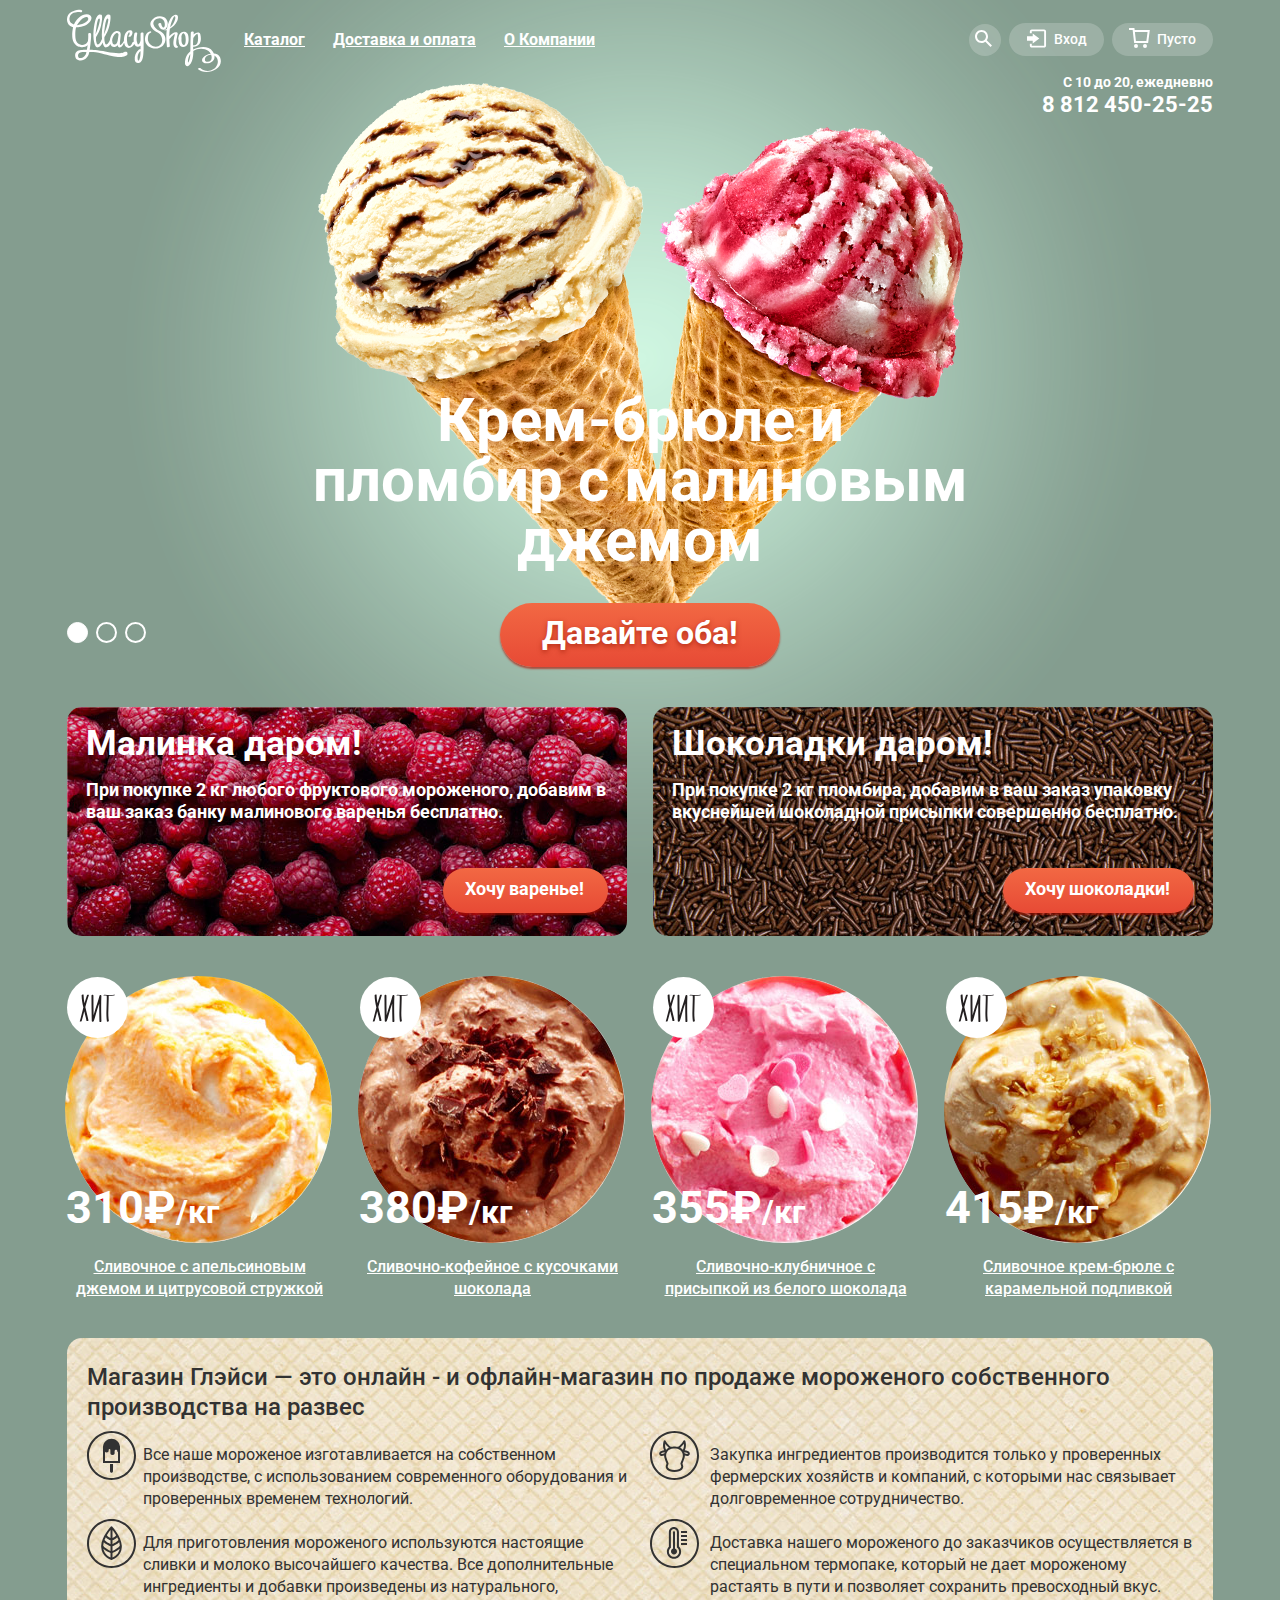
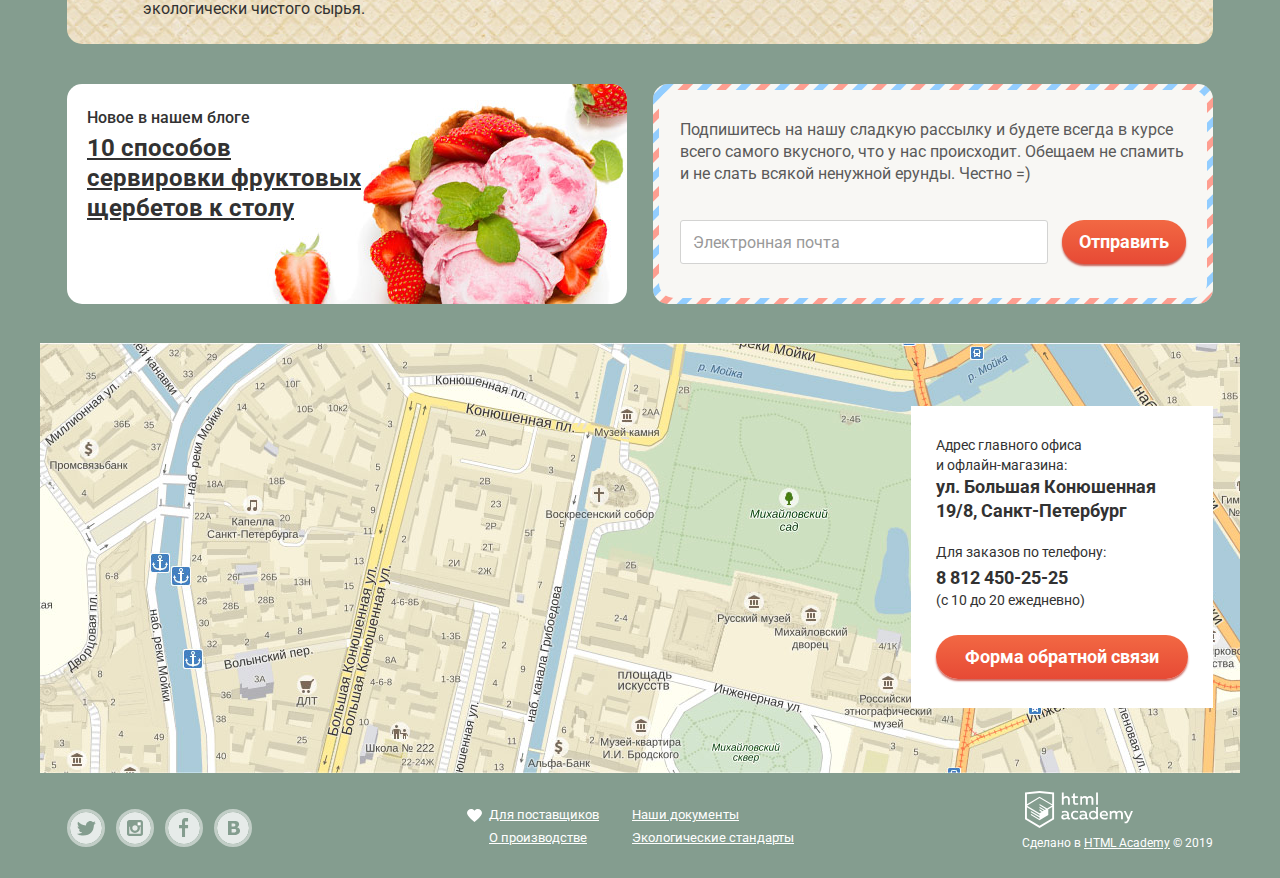
==== commit 3b98f377: "поправил стиль написания в css, разобрался с placeholder." ====
--- a/index.html
+++ b/index.html
@@ -64,14 +64,14 @@
             </svg>
             Вход</a>
           <div class="tooltip login-form">
-            <form action="#" method="post">
+            <form action="https://echo.htmlacademy.ru" method="post">
               <p class="login-form__item" >
                 <label for="login-form-email" class="visually-hidden">Электронная почта</label>
-                <input type="email" name="email" id="login-form-email" placeholder="Электронная почта">
+                <input type="email" name="email" id="login-form-email" placeholder="Электронная почта" required>
               </p>
               <p class="login-form__item" >
                 <label for="login-form-password" class="visually-hidden">Пароль</label>
-                <input type="password" name="password" id="login-form-password" placeholder="Пароль">
+                <input type="password" name="password" id="login-form-password" placeholder="Пароль" required>
               </p>
               <div class="login-form__controls">
                 <button type="submit" class="login-form__btn btn">Войти</button>
@@ -262,10 +262,10 @@
             Подпишитесь на нашу сладкую рассылку и будете всегда в курсе всего самого вкусного, что у нас происходит.
             Обещаем не спамить и не слать всякой ненужной ерунды. Честно =)
           </p>
-          <form action="#" method="post">
+          <form action="https://echo.htmlacademy.ru" method="post">
             <p class="subscribe-form__field">
               <label for="subscribe-form-email" class="visually-hidden">Электронная почта</label>
-              <input type="email" name="email" id="subscribe-form-email" placeholder="Электронная почта">
+              <input type="email" name="email" id="subscribe-form-email" placeholder="Электронная почта" required>
             </p>
             <button class="subscribe-form__btn btn" type="submit">Отправить</button>
           </form>
@@ -390,17 +390,17 @@
 <div class="modal-wrapper">
   <section class="modal modal-feedback hidden">
     <h2 class="visually-hidden">Обратная связь</h2>
-    <form action="#" method="post" class="modal-feedback__form">
+    <form action="https://echo.htmlacademy.ru" method="post" class="modal-feedback__form">
       <fieldset class="modal-feedback__fieldset">
         <legend class="modal-feedback__legend">Мы обязательно вам ответим!</legend>
         <div class="modal-feedback__main-info">
           <p>
             <label for="feedback-name" class="visually-hidden">Имя</label>
-            <input type="text" name="name" id="feedback-name" placeholder="Как вас зовут?">
+            <input type="text" name="name" id="feedback-name" placeholder="Как вас зовут?" required>
           </p>
           <p>
             <label for="feedback-email" class="visually-hidden">Электронная почта</label>
-            <input type="email" name="feedback-email" id="feedback-email" placeholder="Ваша почта для ответа?">
+            <input type="email" name="feedback-email" id="feedback-email" placeholder="Ваша почта для ответа?" required>
           </p>
         </div>
         <p class="modal-feedback__text">
--- a/css/style.css
+++ b/css/style.css
@@ -41,24 +41,26 @@
 }
 
 .visually-hidden {
-  position: absolute;
-  width: 1px;
+  border: 0;
+  clip: rect(0 0 0 0);
   height: 1px;
   margin: -1px;
-  border: 0;
   padding: 0;
-  clip: rect(0 0 0 0);
+  position: absolute;
   overflow: hidden;
+  width: 1px;
 }
 
 .overlay {
   background-color: rgba(0, 0, 0, 0.3);
   height: 100%;
+
   position: fixed;
     left: 0;
     top: 0;
+    z-index: 1;
+
   width: 100%;
-  z-index: 1;
 }
 
 :focus {
@@ -106,6 +108,7 @@
     -webkit-box-pack: start;
     -ms-flex-pack: start;
     justify-content: flex-start;
+
   margin: 0 auto;
   padding: 0 27px;
   width: 1146px;
@@ -124,6 +127,7 @@
   display: flex;
     -ms-flex-wrap: wrap;
     flex-wrap: wrap;
+
   font-weight: 700;
   line-height: 18px;
   width: 470px;
@@ -141,8 +145,10 @@
   background-color: transparent;
   content: "";
   height: 5px;
+
   position: absolute;
     bottom: -3px;
+
   width: 90px;
 }
 
@@ -190,9 +196,11 @@
   line-height: 16px;
   opacity: 0;
   pointer-events: none;
+
   position: absolute;
     left: -5px;
     top: 36px;
+
   width: 142px;
 }
 
@@ -257,9 +265,11 @@
 .user-navigation__item::after {
   background-color: transparent;
   content: "";
+
   position: absolute;
     bottom: -5px;
     height: 5px;
+
   width: 100px;
 }
 
@@ -276,6 +286,7 @@
     align-items: center;
     -ms-flex-wrap: wrap;
     flex-wrap: wrap;
+
   list-style-type: none;
   margin: 0;
   padding: 0;
@@ -295,10 +306,11 @@
 .tooltip {
   background-color: #f8f7f4;
   border-radius: 5px;
-  font-size: 16px;
+  font-size: 14px;
   line-height: 24px;
   opacity: 0;
   pointer-events: none;
+
   position: absolute;
     right: 0;
     top: 36px;
@@ -315,33 +327,18 @@
   height: 44px;
 }
 
-.tooltip input::-webkit-input-placeholder {
-  font-size: 14px;
+.tooltip input::placeholder {
+  color: #999999;
   font-weight: 400;
 }
 
+.tooltip input::-ms-input-placeholder {
+  color: #999999;
+  font-weight: 400;
+}
+
 .tooltip input:-ms-input-placeholder {
-  font-size: 14px;
-  font-weight: 400;
-}
-
-.tooltip input::-ms-input-placeholder {
-  font-size: 14px;
-  font-weight: 400;
-}
-
-.tooltip input::placeholder {
-  font-size: 14px;
-  font-weight: 400;
-}
-
-.tooltip input::-ms-input-placeholder {
-  font-size: 14px;
-  font-weight: 400;
-}
-
-.tooltip input:-ms-input-placeholder {
-  font-size: 14px;
+  color: #999999;
   font-weight: 400;
 }
 
@@ -409,8 +406,8 @@
 }
 
 .user-navigation__search a {
+  height: 32px;
   padding: 0;
-  height: 32px;
   width: 32px;
 }
 
@@ -433,17 +430,21 @@
 
 .user-navigation__login svg {
   height: 19px;
+
   position: absolute;
     left: 18px;
     top: 6px;
+
   width: 20px;
 }
 
 .user-navigation__link--basket svg {
   height: 20px;
+
   position: absolute;
     left: 17px;
     top: 5px;
+
   width: 21px;
 }
 
@@ -471,9 +472,11 @@
   background: url("../img/basket-full.svg");
   content: "";
   height: 20px;
+
   position: absolute;
     left: 18px;
     top: 5px;
+
   width: 21px;
 }
 
@@ -496,6 +499,7 @@
 
 .basket-block__list {
   border-bottom: 1px solid #cacac7;
+
   display: -webkit-box;
   display: -ms-flexbox;
   display: flex;
@@ -503,6 +507,7 @@
     -webkit-box-direction: normal;
     -ms-flex-direction: column;
     flex-direction: column;
+
   list-style-type: none;
   margin: 0 0 14px;
   padding: 0 0 6px 0;
@@ -516,6 +521,7 @@
     -webkit-box-align: start;
     -ms-flex-align: start;
     align-items: flex-start;
+
   margin-bottom: 10px;
   padding-left: 1px;
 }
@@ -535,9 +541,8 @@
   border-radius: 50%;
   display: block;
   height: 33px;
+  margin: 1px 13px 0 0;
   overflow: hidden;
-  margin-right: 13px;
-  margin-top: 1px;
   width: 33px;
 }
 
@@ -589,8 +594,8 @@
   border: 0;
   -webkit-box-shadow: 0 2px 2px 0 rgba(172, 16, 0, 0.64);
   box-shadow: 0 2px 2px 0 rgba(172, 16, 0, 0.64);
+  color: #ffffff;
   display: inline-block;
-  color: #ffffff;
   font-size: 18px;
   font-weight: 700;
   line-height: 24px;
@@ -648,11 +653,12 @@
 
 .slider img {
   margin: 0 auto;
-  position: absolute;
-  left: 0;
-  right: 0;
-  top: 0;
-  z-index: -1;
+
+  position: absolute;
+    left: 0;
+    right: 0;
+    top: 0;
+    z-index: -1;
 }
 
 .slider h3 {
@@ -685,6 +691,7 @@
   list-style-type: none;
   margin: 0;
   padding: 0;
+
   position: absolute;
     bottom: 64px;
 }
@@ -729,12 +736,17 @@
     -webkit-box-pack: justify;
     -ms-flex-pack: justify;
     justify-content: space-between;
+
   margin: 0 auto;
   padding: 0 27px;
   width: 1146px;
 }
 
 .banners__item {
+  border-radius: 15px;
+  -webkit-box-sizing: border-box;
+  box-sizing: border-box;
+
   display: -webkit-box;
   display: -ms-flexbox;
   display: flex;
@@ -742,9 +754,7 @@
     -webkit-box-direction: normal;
     -ms-flex-direction: column;
     flex-direction: column;
-  border-radius: 15px;
-  -webkit-box-sizing: border-box;
-  box-sizing: border-box;
+
   padding: 16px 19px 23px;
   width: 560px;
 }
@@ -782,6 +792,7 @@
   display: flex;
     -ms-flex-wrap: wrap;
     flex-wrap: wrap;
+
   list-style-type: none;
   margin: 0 auto;
   padding: 0;
@@ -804,7 +815,9 @@
 }
 
 .catalog-card__inner {
-  position: relative;
+  border-radius: 10px;
+  box-sizing: border-box;
+
   display: -webkit-box;
   display: -ms-flexbox;
   display: flex;
@@ -813,10 +826,10 @@
     -ms-flex-direction: column;
     flex-direction: column;
     -webkit-box-sizing: border-box;
-  box-sizing: border-box;
+
   margin-bottom: -53px;
   padding: 6px 12px 22px;
-  border-radius: 10px;
+  position: relative;
 }
 
 .catalog-card__header {
@@ -830,8 +843,8 @@
 }
 
 .catalog-card__header a {
+  color: inherit;
   display: block;
-  color: inherit;
 }
 
 .catalog-card__header a:hover,
@@ -862,9 +875,10 @@
   font-weight: 700;
   line-height: 45px;
   margin: 0;
-  position: absolute;
-  left: 13px;
-  top: 215px;
+
+  position: absolute;
+    left: 13px;
+    top: 215px;
 }
 
 .catalog-card__weight {
@@ -885,9 +899,11 @@
   font-size: 0;
   height: 61px;
   margin: 0;
+
   position: absolute;
     left: 14px;
     top: 7px;
+
   width: 61px;
 }
 
@@ -928,6 +944,7 @@
   display: flex;
     -ms-flex-wrap: wrap;
     flex-wrap: wrap;
+
   list-style-type: none;
   margin: 0;
   padding: 0;
@@ -950,9 +967,11 @@
 .features__item::before {
   content: "";
   height: 49px;
-  position: absolute;
-  left: 0;
-  top: 0;
+
+  position: absolute;
+    left: 0;
+    top: 0;
+
   width: 49px;
 }
 
@@ -983,6 +1002,7 @@
     -webkit-box-pack: justify;
     -ms-flex-pack: justify;
     justify-content: space-between;
+
   margin: 0 auto;
   width: 1146px;
 }
@@ -1061,14 +1081,17 @@
 }
 
 .subscribe-form__field input::-webkit-input-placeholder {
+  color: #999999;
   font-weight: 400;
 }
 
 .subscribe-form__field input:-ms-input-placeholder {
+  color: #999999;
   font-weight: 400;
 }
 
 .subscribe-form__field input::-ms-input-placeholder {
+  color: #999999;
   font-weight: 400;
 }
 
@@ -1100,8 +1123,7 @@
   border-radius: 25px;
   color: #fefefe;
   margin-left: auto;
-  padding-left: 17px;
-  padding-right: 17px;
+  padding: 0 17px;
 }
 
 .map {
@@ -1116,8 +1138,10 @@
 
 .map iframe {
   border: 0;
+
   position: relative;
     z-index: 1;
+
   width: 100%;
 }
 
@@ -1125,16 +1149,19 @@
   background: #f7f1d9 url("../img/map.jpg") no-repeat;
   margin: 0 auto;
   min-height: 430px;
+
   position: absolute;
     left: 0;
     right: 0;
     top: 0;
+
   width: 1200px;
 }
 
 .map__address {
   -webkit-box-sizing: border-box;
   box-sizing: border-box;
+
   display: -webkit-box;
   display: -ms-flexbox;
   display: flex;
@@ -1142,11 +1169,14 @@
     -webkit-box-direction: normal;
     -ms-flex-direction: column;
     flex-direction: column;
+
   padding: 29px 25px 29px 25px;
+
   position: absolute;
     right: 27px;
     top: 63px;
     z-index: 1;
+
   width: 302px;
 }
 
@@ -1203,8 +1233,10 @@
 .modal-feedback {
   border-radius: 10px;
   padding: 16px 25px 26px 23px;
+
   position: absolute;
     z-index: 2;
+
   text-align: right;
   width: 430px;
 }
@@ -1212,33 +1244,6 @@
 .modal-feedback fieldset {
   border: 0;
   padding: 0;
-}
-
-.modal-feedback input::-webkit-input-placeholder,
-.modal-feedback textarea::-webkit-input-placeholder {
-  font-size: 16px;
-}
-
-.modal-feedback input:-ms-input-placeholder,
-.modal-feedback textarea:-ms-input-placeholder {
-  font-size: 16px;
-}
-
-.modal-feedback input::-ms-input-placeholder,
-.modal-feedback textarea::-ms-input-placeholder {
-  font-size: 16px;
-}
-
-.modal-feedback input::placeholder,
-.modal-feedback textarea::placeholder {
-  font-size: 16px;
-}
-
-.modal-feedback input:-ms-input-placeholder,
-.modal-feedback textarea:-ms-input-placeholder,
-.modal-feedback input::-ms-input-placeholder,
-.modal-feedback textarea::-ms-input-placeholder {
-  font-size: 16px;
 }
 
 .modal-feedback__legend {
@@ -1285,33 +1290,21 @@
   padding: 9px 14px;
 }
 
-.modal-feedback input::-webkit-input-placeholder,
-.modal-feedback textarea::-webkit-input-placeholder {
+.modal-feedback input::placeholder,
+.modal-feedback textarea::placeholder {
+  color: #999999;
+  font-weight: 400;
+}
+
+.modal-feedback input::-ms-input-placeholder,
+.modal-feedback textarea::-ms-input-placeholder {
+  color: #999999;
   font-weight: 400;
 }
 
 .modal-feedback input:-ms-input-placeholder,
 .modal-feedback textarea:-ms-input-placeholder {
-  font-weight: 400;
-}
-
-.modal-feedback input::-ms-input-placeholder,
-.modal-feedback textarea::-ms-input-placeholder {
-  font-weight: 400;
-}
-
-.modal-feedback input::placeholder,
-.modal-feedback textarea::placeholder {
-  font-weight: 400;
-}
-
-.modal-feedback input::-ms-input-placeholder,
-.modal-feedback textarea::-ms-input-placeholder {
-  font-weight: 400;
-}
-
-.modal-feedback input:-ms-input-placeholder,
-.modal-feedback textarea:-ms-input-placeholder {
+  color: #999999;
   font-weight: 400;
 }
 
@@ -1342,9 +1335,11 @@
   border: 0;
   height: 17px;
   padding: 0;
+
   position: absolute;
     right: 15px;
     top: 15px;
+
   width: 17px;
 }
 
@@ -1440,6 +1435,7 @@
     -webkit-box-align: end;
     -ms-flex-align: end;
     align-items: flex-end;
+
   width: 880px;
 }
 
@@ -1470,9 +1466,11 @@
   border-width: 11px 5.5px 0 5.5px;
   content: "";
   height: 0;
+
   position: absolute;
     right: 14px;
     top: 13px;
+
   width: 0;
 }
 
@@ -1484,10 +1482,9 @@
   border: 0;
   border-radius: inherit;
   color: #ffffff;
+  font-weight: 500;
   height: inherit;
-  font-weight: 500;
-  padding-left: 14px;
-  padding-right: 34px;
+  padding: 0 34px 0 14px;
   width: 194px;
 }
 
@@ -1500,10 +1497,12 @@
   border-style: solid;
   border-width: 11px 5.5px 0 5.5px;
   content: "";
+  height: 0;
+
   position: absolute;
     right: 14px;
     top: 13px;
-  height: 0;
+
   width: 0;
 }
 
@@ -1541,18 +1540,22 @@
   background-color: rgba(255, 255, 255, 0.5);
   content: "";
   height: 4px;
+
   position: absolute;
     left: 22px;
     top: 16px;
+
   width: 176px;
 }
 
 .range__line {
   background-color: #ffffff;
   height: 4px;
+
   position: absolute;
     left: 20%;
     top: 16px;
+
   width: 45%;
 }
 
@@ -1562,19 +1565,23 @@
   border-radius: 50%;
   cursor: pointer;
   height: 20px;
+
   position: absolute;
     top: 8px;
-    width: 20px;
+
+  width: 20px;
 }
 
 .range__btn::before {
   background-color: #ababab;
   border-radius: 50%;
   content: "";
+  height: 4px;
+
   position: absolute;
     left: 8px;
     top: 8px;
-  height: 4px;
+
   width: 4px;
 }
 
@@ -1616,9 +1623,11 @@
   content: "";
   height: 16px;
   opacity: 0.8;
+
   position: absolute;
     left: 15px;
     top: -1px;
+
   width: 16px;
 }
 
@@ -1628,9 +1637,11 @@
   content: "";
   height: 16px;
   opacity: 0.8;
+
   position: absolute;
     left: 15px;
     top: -1px;
+
   width: 16px;
 }
 
@@ -1640,9 +1651,11 @@
   content: "";
   height: 8px;
   opacity: 0.8;
+
   position: absolute;
     top: 6px;
     left: 22px;
+
   width: 8px;
 }
 
@@ -1700,9 +1713,11 @@
   content: "";
   height: 21px;
   opacity: 0.8;
+
   position: absolute;
     left: 14px;
     top: 0;
+
   width: 22px;
 }
 
@@ -1716,9 +1731,11 @@
   border: 0;
   content: "";
   height: 21px;
+
   position: absolute;
     left: 14px;
     top: 0;
+
   width: 25px;
 }
 
@@ -1771,12 +1788,14 @@
 
 .pagination {
   color: rgba(255, 255, 255, 0.2);
+
   display: -webkit-box;
   display: -ms-flexbox;
   display: flex;
     -webkit-box-pack: end;
     -ms-flex-pack: end;
     justify-content: flex-end;
+
   list-style-type: none;
   margin: 0 auto 30px;
   padding: 0 27px;
@@ -1869,6 +1888,7 @@
     -webkit-box-pack: start;
     -ms-flex-pack: start;
     justify-content: flex-start;
+
   margin: 0 auto;
   padding-top: 12px;
   width: 1146px;
@@ -1959,9 +1979,11 @@
   background: url("../img/heart.svg");
   content: "";
   height: 13px;
+
   position: absolute;
     left: 1px;
     top: 4px;
+
   width: 15px;
 }
 
@@ -1982,9 +2004,9 @@
 }
 
 .footer-copyright__html-academy-logo {
-  margin-left: 2px;
   display: block;
   height: 39px;
+  margin-left: 2px;
   width: 108px;
 }
 
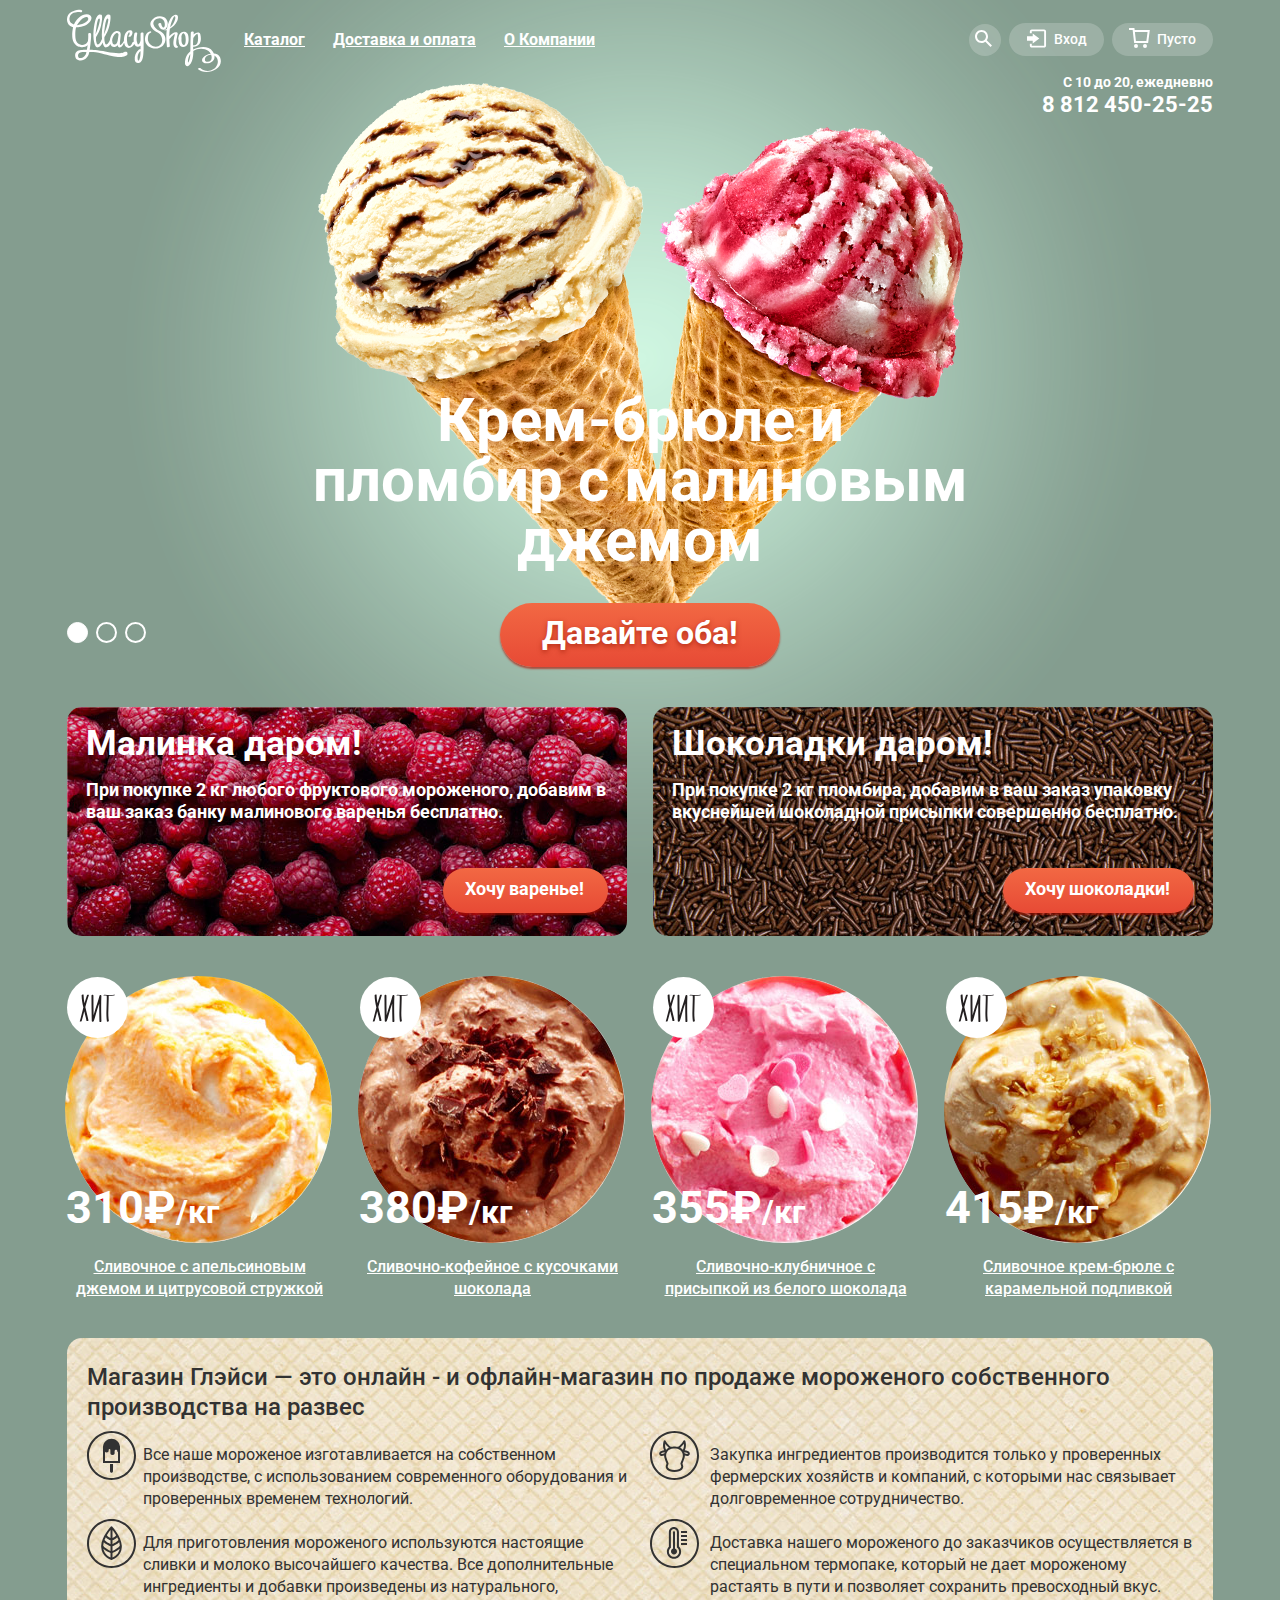
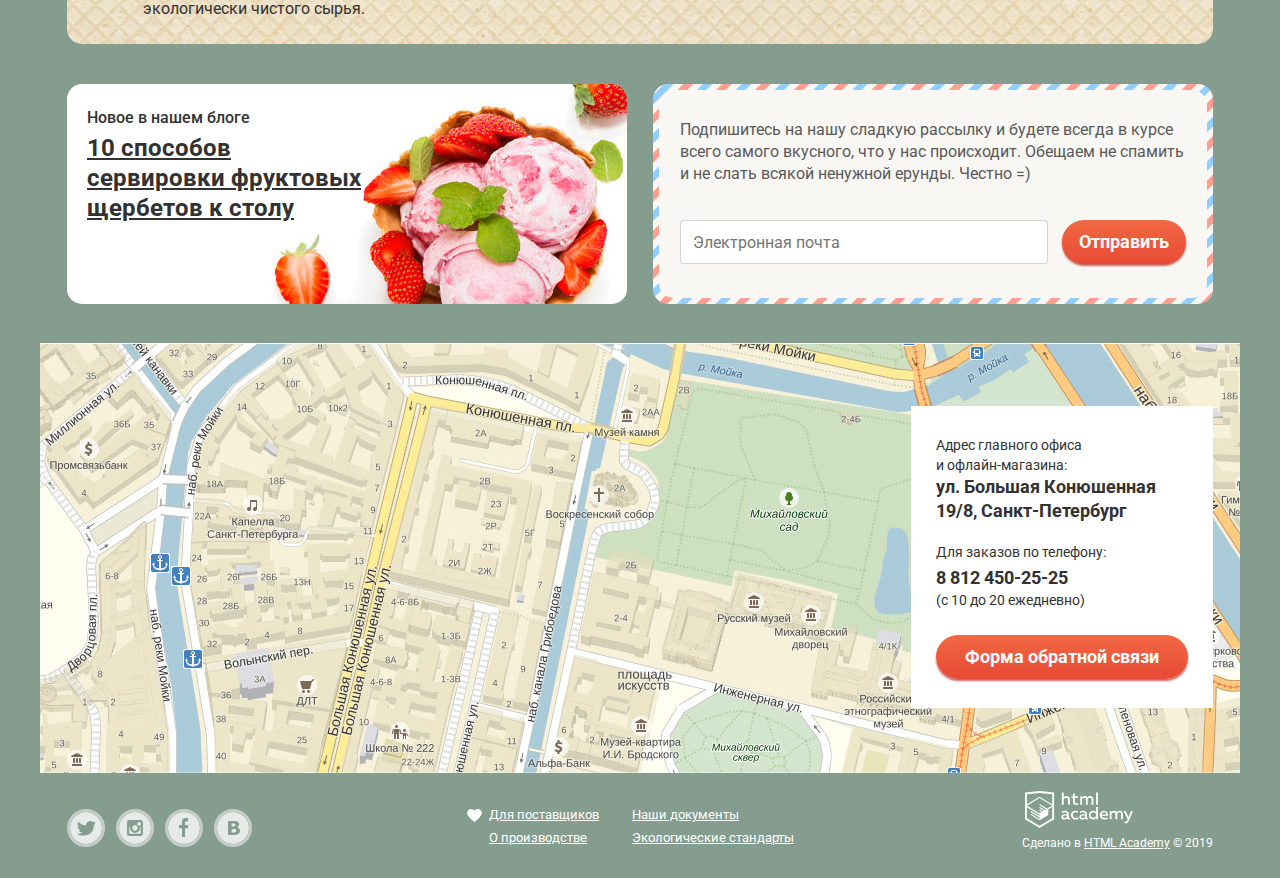
==== commit a19b9732: "внес исправления по проекту" ====
--- a/index.html
+++ b/index.html
@@ -64,14 +64,14 @@
             </svg>
             Вход</a>
           <div class="tooltip login-form">
-            <form action="https://echo.htmlacademy.ru" method="post">
+            <form action="#" method="post">
               <p class="login-form__item" >
                 <label for="login-form-email" class="visually-hidden">Электронная почта</label>
-                <input type="email" name="email" id="login-form-email" placeholder="Электронная почта" required>
+                <input type="email" name="email" id="login-form-email" placeholder="Электронная почта">
               </p>
               <p class="login-form__item" >
                 <label for="login-form-password" class="visually-hidden">Пароль</label>
-                <input type="password" name="password" id="login-form-password" placeholder="Пароль" required>
+                <input type="password" name="password" id="login-form-password" placeholder="Пароль">
               </p>
               <div class="login-form__controls">
                 <button type="submit" class="login-form__btn btn">Войти</button>
@@ -262,10 +262,10 @@
             Подпишитесь на нашу сладкую рассылку и будете всегда в курсе всего самого вкусного, что у нас происходит.
             Обещаем не спамить и не слать всякой ненужной ерунды. Честно =)
           </p>
-          <form action="https://echo.htmlacademy.ru" method="post">
+          <form action="#" method="post">
             <p class="subscribe-form__field">
               <label for="subscribe-form-email" class="visually-hidden">Электронная почта</label>
-              <input type="email" name="email" id="subscribe-form-email" placeholder="Электронная почта" required>
+              <input type="email" name="email" id="subscribe-form-email" placeholder="Электронная почта">
             </p>
             <button class="subscribe-form__btn btn" type="submit">Отправить</button>
           </form>
@@ -277,7 +277,7 @@
     <h2 class="visually-hidden">Местонахождение магазина Глейси</h2>
     <iframe
       src="https://www.google.com/maps/embed?pb=!1m18!1m12!1m3!1d1998.6036253003213!2d30.321041106433245!3d59.938719169053996!2m3!1f0!2f0!3f0!3m2!1i1024!2i768!4f13.1!3m3!1m2!1s0x4696310fca145cc1%3A0x42b32648d8238007!2z0JHQvtC70YzRiNCw0Y8g0JrQvtC90Y7RiNC10L3QvdCw0Y8g0YPQuy4sIDE5LzgsINCh0LDQvdC60YIt0J_QtdGC0LXRgNCx0YPRgNCzLCAxOTExODY!5e0!3m2!1sru!2sru!4v1558496838221!5m2!1sru!2sru"
-      width="100%" height="430" frameborder="0" style="border:0" allowfullscreen></iframe>
+      style="border:0" allowfullscreen></iframe>
     <div class="map__wrapper">
       <div class="map__address feedback">
         <h3 class="feedback__header">Адрес главного офиса<br> и офлайн-магазина:</h3>
@@ -390,17 +390,17 @@
 <div class="modal-wrapper">
   <section class="modal modal-feedback hidden">
     <h2 class="visually-hidden">Обратная связь</h2>
-    <form action="https://echo.htmlacademy.ru" method="post" class="modal-feedback__form">
+    <form action="#" method="post" class="modal-feedback__form">
       <fieldset class="modal-feedback__fieldset">
         <legend class="modal-feedback__legend">Мы обязательно вам ответим!</legend>
         <div class="modal-feedback__main-info">
           <p>
             <label for="feedback-name" class="visually-hidden">Имя</label>
-            <input type="text" name="name" id="feedback-name" placeholder="Как вас зовут?" required>
+            <input type="text" name="name" id="feedback-name" placeholder="Как вас зовут?">
           </p>
           <p>
             <label for="feedback-email" class="visually-hidden">Электронная почта</label>
-            <input type="email" name="feedback-email" id="feedback-email" placeholder="Ваша почта для ответа?" required>
+            <input type="email" name="feedback-email" id="feedback-email" placeholder="Ваша почта для ответа?">
           </p>
         </div>
         <p class="modal-feedback__text">
--- a/css/style.css
+++ b/css/style.css
@@ -41,26 +41,24 @@
 }
 
 .visually-hidden {
-  border: 0;
-  clip: rect(0 0 0 0);
+  position: absolute;
+  width: 1px;
   height: 1px;
   margin: -1px;
+  border: 0;
   padding: 0;
-  position: absolute;
+  clip: rect(0 0 0 0);
   overflow: hidden;
-  width: 1px;
 }
 
 .overlay {
   background-color: rgba(0, 0, 0, 0.3);
   height: 100%;
-
   position: fixed;
     left: 0;
     top: 0;
-    z-index: 1;
-
   width: 100%;
+  z-index: 1;
 }
 
 :focus {
@@ -108,7 +106,6 @@
     -webkit-box-pack: start;
     -ms-flex-pack: start;
     justify-content: flex-start;
-
   margin: 0 auto;
   padding: 0 27px;
   width: 1146px;
@@ -127,7 +124,6 @@
   display: flex;
     -ms-flex-wrap: wrap;
     flex-wrap: wrap;
-
   font-weight: 700;
   line-height: 18px;
   width: 470px;
@@ -145,10 +141,8 @@
   background-color: transparent;
   content: "";
   height: 5px;
-
   position: absolute;
     bottom: -3px;
-
   width: 90px;
 }
 
@@ -196,11 +190,9 @@
   line-height: 16px;
   opacity: 0;
   pointer-events: none;
-
   position: absolute;
     left: -5px;
     top: 36px;
-
   width: 142px;
 }
 
@@ -265,11 +257,9 @@
 .user-navigation__item::after {
   background-color: transparent;
   content: "";
-
   position: absolute;
     bottom: -5px;
     height: 5px;
-
   width: 100px;
 }
 
@@ -286,7 +276,6 @@
     align-items: center;
     -ms-flex-wrap: wrap;
     flex-wrap: wrap;
-
   list-style-type: none;
   margin: 0;
   padding: 0;
@@ -306,11 +295,10 @@
 .tooltip {
   background-color: #f8f7f4;
   border-radius: 5px;
-  font-size: 14px;
+  font-size: 16px;
   line-height: 24px;
   opacity: 0;
   pointer-events: none;
-
   position: absolute;
     right: 0;
     top: 36px;
@@ -327,18 +315,33 @@
   height: 44px;
 }
 
+.tooltip input::-webkit-input-placeholder {
+  font-size: 14px;
+  font-weight: 400;
+}
+
+.tooltip input:-ms-input-placeholder {
+  font-size: 14px;
+  font-weight: 400;
+}
+
+.tooltip input::-ms-input-placeholder {
+  font-size: 14px;
+  font-weight: 400;
+}
+
 .tooltip input::placeholder {
-  color: #999999;
+  font-size: 14px;
   font-weight: 400;
 }
 
 .tooltip input::-ms-input-placeholder {
-  color: #999999;
+  font-size: 14px;
   font-weight: 400;
 }
 
 .tooltip input:-ms-input-placeholder {
-  color: #999999;
+  font-size: 14px;
   font-weight: 400;
 }
 
@@ -406,8 +409,8 @@
 }
 
 .user-navigation__search a {
+  padding: 0;
   height: 32px;
-  padding: 0;
   width: 32px;
 }
 
@@ -430,21 +433,17 @@
 
 .user-navigation__login svg {
   height: 19px;
-
   position: absolute;
     left: 18px;
     top: 6px;
-
   width: 20px;
 }
 
 .user-navigation__link--basket svg {
   height: 20px;
-
   position: absolute;
     left: 17px;
     top: 5px;
-
   width: 21px;
 }
 
@@ -472,11 +471,9 @@
   background: url("../img/basket-full.svg");
   content: "";
   height: 20px;
-
   position: absolute;
     left: 18px;
     top: 5px;
-
   width: 21px;
 }
 
@@ -499,7 +496,6 @@
 
 .basket-block__list {
   border-bottom: 1px solid #cacac7;
-
   display: -webkit-box;
   display: -ms-flexbox;
   display: flex;
@@ -507,7 +503,6 @@
     -webkit-box-direction: normal;
     -ms-flex-direction: column;
     flex-direction: column;
-
   list-style-type: none;
   margin: 0 0 14px;
   padding: 0 0 6px 0;
@@ -521,7 +516,6 @@
     -webkit-box-align: start;
     -ms-flex-align: start;
     align-items: flex-start;
-
   margin-bottom: 10px;
   padding-left: 1px;
 }
@@ -541,8 +535,9 @@
   border-radius: 50%;
   display: block;
   height: 33px;
-  margin: 1px 13px 0 0;
   overflow: hidden;
+  margin-right: 13px;
+  margin-top: 1px;
   width: 33px;
 }
 
@@ -594,8 +589,8 @@
   border: 0;
   -webkit-box-shadow: 0 2px 2px 0 rgba(172, 16, 0, 0.64);
   box-shadow: 0 2px 2px 0 rgba(172, 16, 0, 0.64);
+  display: inline-block;
   color: #ffffff;
-  display: inline-block;
   font-size: 18px;
   font-weight: 700;
   line-height: 24px;
@@ -653,12 +648,11 @@
 
 .slider img {
   margin: 0 auto;
-
-  position: absolute;
-    left: 0;
-    right: 0;
-    top: 0;
-    z-index: -1;
+  position: absolute;
+  left: 0;
+  right: 0;
+  top: 0;
+  z-index: -1;
 }
 
 .slider h3 {
@@ -691,7 +685,6 @@
   list-style-type: none;
   margin: 0;
   padding: 0;
-
   position: absolute;
     bottom: 64px;
 }
@@ -736,17 +729,12 @@
     -webkit-box-pack: justify;
     -ms-flex-pack: justify;
     justify-content: space-between;
-
   margin: 0 auto;
   padding: 0 27px;
   width: 1146px;
 }
 
 .banners__item {
-  border-radius: 15px;
-  -webkit-box-sizing: border-box;
-  box-sizing: border-box;
-
   display: -webkit-box;
   display: -ms-flexbox;
   display: flex;
@@ -754,7 +742,9 @@
     -webkit-box-direction: normal;
     -ms-flex-direction: column;
     flex-direction: column;
-
+  border-radius: 15px;
+  -webkit-box-sizing: border-box;
+  box-sizing: border-box;
   padding: 16px 19px 23px;
   width: 560px;
 }
@@ -792,7 +782,6 @@
   display: flex;
     -ms-flex-wrap: wrap;
     flex-wrap: wrap;
-
   list-style-type: none;
   margin: 0 auto;
   padding: 0;
@@ -815,9 +804,7 @@
 }
 
 .catalog-card__inner {
-  border-radius: 10px;
-  box-sizing: border-box;
-
+  position: relative;
   display: -webkit-box;
   display: -ms-flexbox;
   display: flex;
@@ -826,10 +813,10 @@
     -ms-flex-direction: column;
     flex-direction: column;
     -webkit-box-sizing: border-box;
-
+  box-sizing: border-box;
   margin-bottom: -53px;
   padding: 6px 12px 22px;
-  position: relative;
+  border-radius: 10px;
 }
 
 .catalog-card__header {
@@ -843,8 +830,8 @@
 }
 
 .catalog-card__header a {
+  display: block;
   color: inherit;
-  display: block;
 }
 
 .catalog-card__header a:hover,
@@ -875,10 +862,9 @@
   font-weight: 700;
   line-height: 45px;
   margin: 0;
-
-  position: absolute;
-    left: 13px;
-    top: 215px;
+  position: absolute;
+  left: 13px;
+  top: 215px;
 }
 
 .catalog-card__weight {
@@ -899,11 +885,9 @@
   font-size: 0;
   height: 61px;
   margin: 0;
-
   position: absolute;
     left: 14px;
     top: 7px;
-
   width: 61px;
 }
 
@@ -944,7 +928,6 @@
   display: flex;
     -ms-flex-wrap: wrap;
     flex-wrap: wrap;
-
   list-style-type: none;
   margin: 0;
   padding: 0;
@@ -967,11 +950,9 @@
 .features__item::before {
   content: "";
   height: 49px;
-
-  position: absolute;
-    left: 0;
-    top: 0;
-
+  position: absolute;
+  left: 0;
+  top: 0;
   width: 49px;
 }
 
@@ -1002,7 +983,6 @@
     -webkit-box-pack: justify;
     -ms-flex-pack: justify;
     justify-content: space-between;
-
   margin: 0 auto;
   width: 1146px;
 }
@@ -1081,17 +1061,14 @@
 }
 
 .subscribe-form__field input::-webkit-input-placeholder {
-  color: #999999;
   font-weight: 400;
 }
 
 .subscribe-form__field input:-ms-input-placeholder {
-  color: #999999;
   font-weight: 400;
 }
 
 .subscribe-form__field input::-ms-input-placeholder {
-  color: #999999;
   font-weight: 400;
 }
 
@@ -1123,7 +1100,8 @@
   border-radius: 25px;
   color: #fefefe;
   margin-left: auto;
-  padding: 0 17px;
+  padding-left: 17px;
+  padding-right: 17px;
 }
 
 .map {
@@ -1138,10 +1116,9 @@
 
 .map iframe {
   border: 0;
-
+  min-height: 430px;
   position: relative;
     z-index: 1;
-
   width: 100%;
 }
 
@@ -1149,19 +1126,16 @@
   background: #f7f1d9 url("../img/map.jpg") no-repeat;
   margin: 0 auto;
   min-height: 430px;
-
   position: absolute;
     left: 0;
     right: 0;
     top: 0;
-
   width: 1200px;
 }
 
 .map__address {
   -webkit-box-sizing: border-box;
   box-sizing: border-box;
-
   display: -webkit-box;
   display: -ms-flexbox;
   display: flex;
@@ -1169,14 +1143,11 @@
     -webkit-box-direction: normal;
     -ms-flex-direction: column;
     flex-direction: column;
-
   padding: 29px 25px 29px 25px;
-
   position: absolute;
     right: 27px;
     top: 63px;
     z-index: 1;
-
   width: 302px;
 }
 
@@ -1233,10 +1204,8 @@
 .modal-feedback {
   border-radius: 10px;
   padding: 16px 25px 26px 23px;
-
   position: absolute;
     z-index: 2;
-
   text-align: right;
   width: 430px;
 }
@@ -1244,6 +1213,33 @@
 .modal-feedback fieldset {
   border: 0;
   padding: 0;
+}
+
+.modal-feedback input::-webkit-input-placeholder,
+.modal-feedback textarea::-webkit-input-placeholder {
+  font-size: 16px;
+}
+
+.modal-feedback input:-ms-input-placeholder,
+.modal-feedback textarea:-ms-input-placeholder {
+  font-size: 16px;
+}
+
+.modal-feedback input::-ms-input-placeholder,
+.modal-feedback textarea::-ms-input-placeholder {
+  font-size: 16px;
+}
+
+.modal-feedback input::placeholder,
+.modal-feedback textarea::placeholder {
+  font-size: 16px;
+}
+
+.modal-feedback input:-ms-input-placeholder,
+.modal-feedback textarea:-ms-input-placeholder,
+.modal-feedback input::-ms-input-placeholder,
+.modal-feedback textarea::-ms-input-placeholder {
+  font-size: 16px;
 }
 
 .modal-feedback__legend {
@@ -1290,21 +1286,33 @@
   padding: 9px 14px;
 }
 
+.modal-feedback input::-webkit-input-placeholder,
+.modal-feedback textarea::-webkit-input-placeholder {
+  font-weight: 400;
+}
+
+.modal-feedback input:-ms-input-placeholder,
+.modal-feedback textarea:-ms-input-placeholder {
+  font-weight: 400;
+}
+
+.modal-feedback input::-ms-input-placeholder,
+.modal-feedback textarea::-ms-input-placeholder {
+  font-weight: 400;
+}
+
 .modal-feedback input::placeholder,
 .modal-feedback textarea::placeholder {
-  color: #999999;
   font-weight: 400;
 }
 
 .modal-feedback input::-ms-input-placeholder,
 .modal-feedback textarea::-ms-input-placeholder {
-  color: #999999;
   font-weight: 400;
 }
 
 .modal-feedback input:-ms-input-placeholder,
 .modal-feedback textarea:-ms-input-placeholder {
-  color: #999999;
   font-weight: 400;
 }
 
@@ -1335,11 +1343,9 @@
   border: 0;
   height: 17px;
   padding: 0;
-
   position: absolute;
     right: 15px;
     top: 15px;
-
   width: 17px;
 }
 
@@ -1435,7 +1441,6 @@
     -webkit-box-align: end;
     -ms-flex-align: end;
     align-items: flex-end;
-
   width: 880px;
 }
 
@@ -1466,11 +1471,9 @@
   border-width: 11px 5.5px 0 5.5px;
   content: "";
   height: 0;
-
   position: absolute;
     right: 14px;
     top: 13px;
-
   width: 0;
 }
 
@@ -1482,9 +1485,10 @@
   border: 0;
   border-radius: inherit;
   color: #ffffff;
+  height: inherit;
   font-weight: 500;
-  height: inherit;
-  padding: 0 34px 0 14px;
+  padding-left: 14px;
+  padding-right: 34px;
   width: 194px;
 }
 
@@ -1497,12 +1501,10 @@
   border-style: solid;
   border-width: 11px 5.5px 0 5.5px;
   content: "";
-  height: 0;
-
   position: absolute;
     right: 14px;
     top: 13px;
-
+  height: 0;
   width: 0;
 }
 
@@ -1540,22 +1542,18 @@
   background-color: rgba(255, 255, 255, 0.5);
   content: "";
   height: 4px;
-
   position: absolute;
     left: 22px;
     top: 16px;
-
   width: 176px;
 }
 
 .range__line {
   background-color: #ffffff;
   height: 4px;
-
   position: absolute;
     left: 20%;
     top: 16px;
-
   width: 45%;
 }
 
@@ -1565,23 +1563,19 @@
   border-radius: 50%;
   cursor: pointer;
   height: 20px;
-
   position: absolute;
     top: 8px;
-
-  width: 20px;
+    width: 20px;
 }
 
 .range__btn::before {
   background-color: #ababab;
   border-radius: 50%;
   content: "";
-  height: 4px;
-
   position: absolute;
     left: 8px;
     top: 8px;
-
+  height: 4px;
   width: 4px;
 }
 
@@ -1623,11 +1617,9 @@
   content: "";
   height: 16px;
   opacity: 0.8;
-
   position: absolute;
     left: 15px;
     top: -1px;
-
   width: 16px;
 }
 
@@ -1637,11 +1629,9 @@
   content: "";
   height: 16px;
   opacity: 0.8;
-
   position: absolute;
     left: 15px;
     top: -1px;
-
   width: 16px;
 }
 
@@ -1651,11 +1641,9 @@
   content: "";
   height: 8px;
   opacity: 0.8;
-
   position: absolute;
     top: 6px;
     left: 22px;
-
   width: 8px;
 }
 
@@ -1713,11 +1701,9 @@
   content: "";
   height: 21px;
   opacity: 0.8;
-
   position: absolute;
     left: 14px;
     top: 0;
-
   width: 22px;
 }
 
@@ -1731,11 +1717,9 @@
   border: 0;
   content: "";
   height: 21px;
-
   position: absolute;
     left: 14px;
     top: 0;
-
   width: 25px;
 }
 
@@ -1788,14 +1772,12 @@
 
 .pagination {
   color: rgba(255, 255, 255, 0.2);
-
   display: -webkit-box;
   display: -ms-flexbox;
   display: flex;
     -webkit-box-pack: end;
     -ms-flex-pack: end;
     justify-content: flex-end;
-
   list-style-type: none;
   margin: 0 auto 30px;
   padding: 0 27px;
@@ -1888,7 +1870,6 @@
     -webkit-box-pack: start;
     -ms-flex-pack: start;
     justify-content: flex-start;
-
   margin: 0 auto;
   padding-top: 12px;
   width: 1146px;
@@ -1979,11 +1960,9 @@
   background: url("../img/heart.svg");
   content: "";
   height: 13px;
-
   position: absolute;
     left: 1px;
     top: 4px;
-
   width: 15px;
 }
 
@@ -2004,9 +1983,9 @@
 }
 
 .footer-copyright__html-academy-logo {
+  margin-left: 2px;
   display: block;
   height: 39px;
-  margin-left: 2px;
   width: 108px;
 }
 
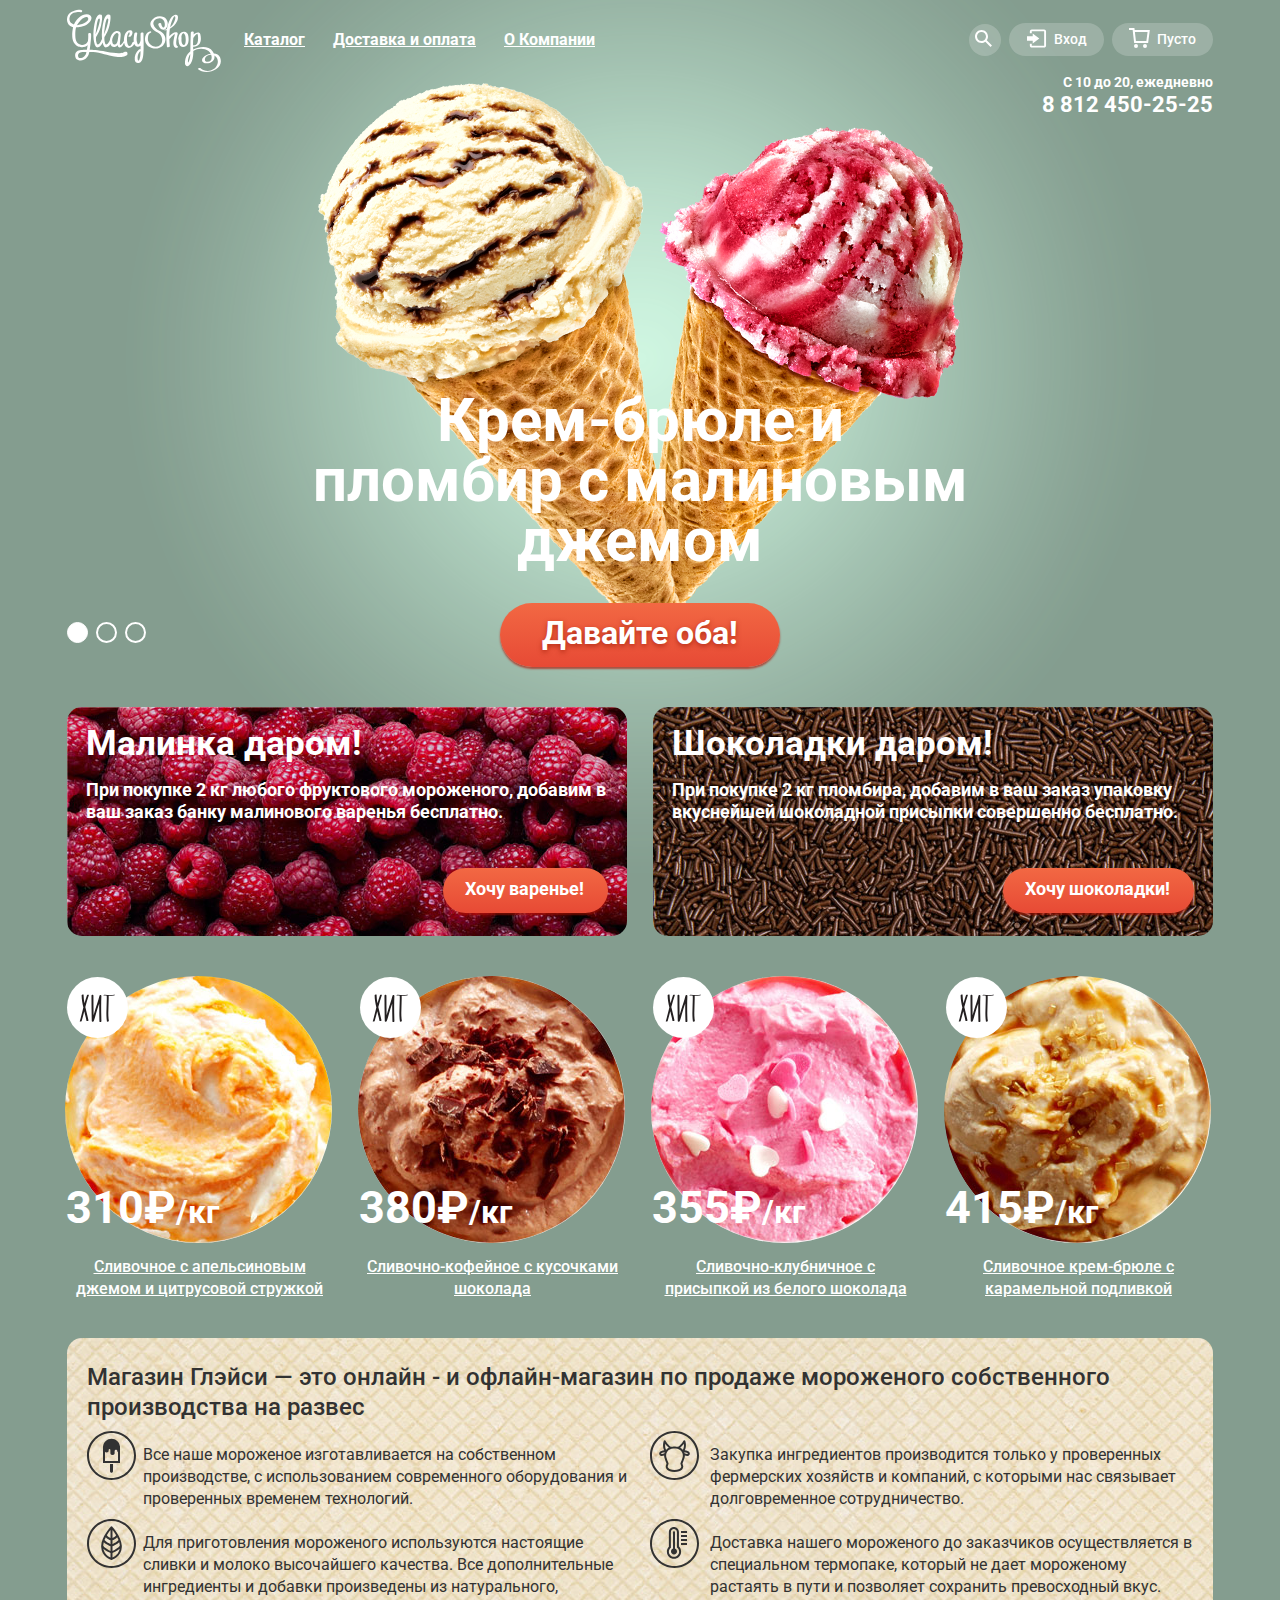
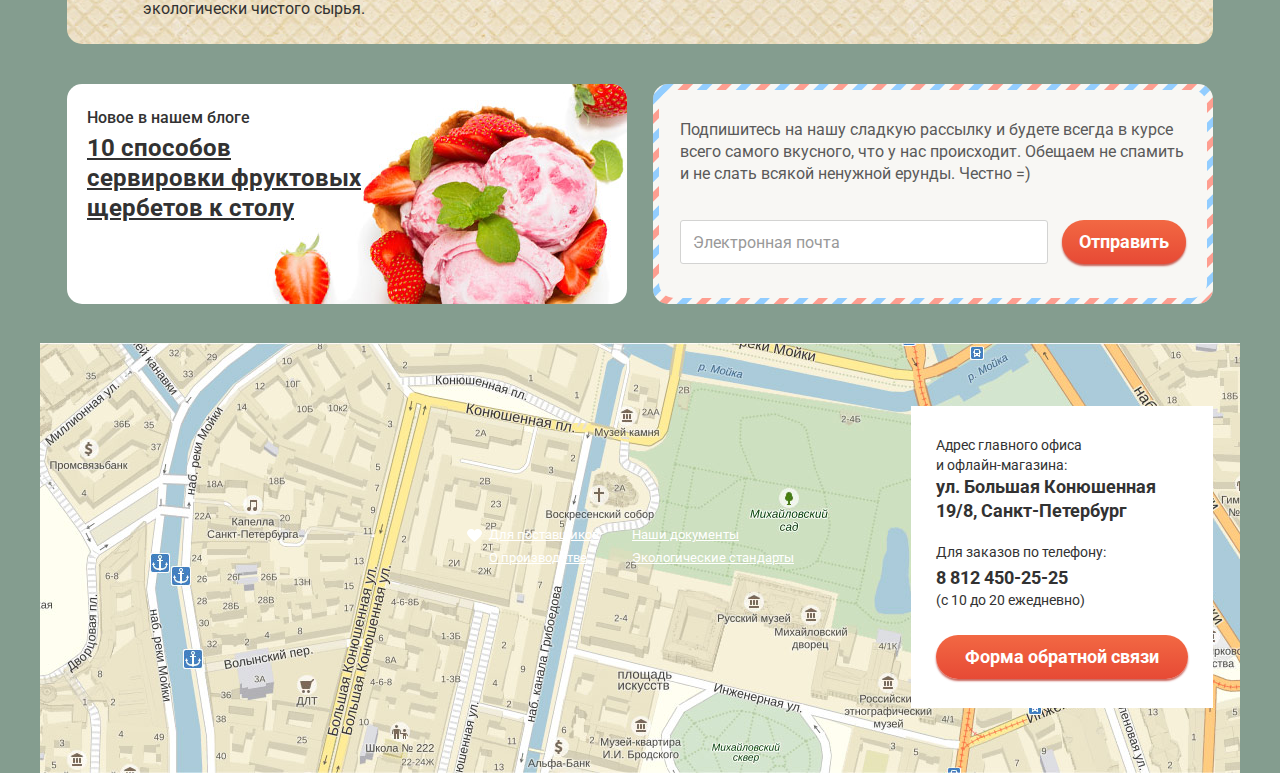
==== commit 32db5e59: "Merge remote-tracking branch 'origin/master'" ====
--- a/index.html
+++ b/index.html
@@ -64,14 +64,14 @@
             </svg>
             Вход</a>
           <div class="tooltip login-form">
-            <form action="#" method="post">
+            <form action="https://echo.htmlacademy.ru" method="post">
               <p class="login-form__item" >
                 <label for="login-form-email" class="visually-hidden">Электронная почта</label>
-                <input type="email" name="email" id="login-form-email" placeholder="Электронная почта">
+                <input type="email" name="email" id="login-form-email" placeholder="Электронная почта" required>
               </p>
               <p class="login-form__item" >
                 <label for="login-form-password" class="visually-hidden">Пароль</label>
-                <input type="password" name="password" id="login-form-password" placeholder="Пароль">
+                <input type="password" name="password" id="login-form-password" placeholder="Пароль" required>
               </p>
               <div class="login-form__controls">
                 <button type="submit" class="login-form__btn btn">Войти</button>
@@ -262,10 +262,10 @@
             Подпишитесь на нашу сладкую рассылку и будете всегда в курсе всего самого вкусного, что у нас происходит.
             Обещаем не спамить и не слать всякой ненужной ерунды. Честно =)
           </p>
-          <form action="#" method="post">
+          <form action="https://echo.htmlacademy.ru" method="post">
             <p class="subscribe-form__field">
               <label for="subscribe-form-email" class="visually-hidden">Электронная почта</label>
-              <input type="email" name="email" id="subscribe-form-email" placeholder="Электронная почта">
+              <input type="email" name="email" id="subscribe-form-email" placeholder="Электронная почта" required>
             </p>
             <button class="subscribe-form__btn btn" type="submit">Отправить</button>
           </form>
@@ -390,17 +390,17 @@
 <div class="modal-wrapper">
   <section class="modal modal-feedback hidden">
     <h2 class="visually-hidden">Обратная связь</h2>
-    <form action="#" method="post" class="modal-feedback__form">
+    <form action="https://echo.htmlacademy.ru" method="post" class="modal-feedback__form">
       <fieldset class="modal-feedback__fieldset">
         <legend class="modal-feedback__legend">Мы обязательно вам ответим!</legend>
         <div class="modal-feedback__main-info">
           <p>
             <label for="feedback-name" class="visually-hidden">Имя</label>
-            <input type="text" name="name" id="feedback-name" placeholder="Как вас зовут?">
+            <input type="text" name="name" id="feedback-name" placeholder="Как вас зовут?" required>
           </p>
           <p>
             <label for="feedback-email" class="visually-hidden">Электронная почта</label>
-            <input type="email" name="feedback-email" id="feedback-email" placeholder="Ваша почта для ответа?">
+            <input type="email" name="feedback-email" id="feedback-email" placeholder="Ваша почта для ответа?" required>
           </p>
         </div>
         <p class="modal-feedback__text">
--- a/css/style.css
+++ b/css/style.css
@@ -41,24 +41,26 @@
 }
 
 .visually-hidden {
-  position: absolute;
-  width: 1px;
+  border: 0;
+  clip: rect(0 0 0 0);
   height: 1px;
   margin: -1px;
-  border: 0;
   padding: 0;
-  clip: rect(0 0 0 0);
+  position: absolute;
   overflow: hidden;
+  width: 1px;
 }
 
 .overlay {
   background-color: rgba(0, 0, 0, 0.3);
   height: 100%;
+
   position: fixed;
     left: 0;
     top: 0;
+    z-index: 1;
+
   width: 100%;
-  z-index: 1;
 }
 
 :focus {
@@ -106,6 +108,7 @@
     -webkit-box-pack: start;
     -ms-flex-pack: start;
     justify-content: flex-start;
+
   margin: 0 auto;
   padding: 0 27px;
   width: 1146px;
@@ -124,6 +127,7 @@
   display: flex;
     -ms-flex-wrap: wrap;
     flex-wrap: wrap;
+
   font-weight: 700;
   line-height: 18px;
   width: 470px;
@@ -141,8 +145,10 @@
   background-color: transparent;
   content: "";
   height: 5px;
+
   position: absolute;
     bottom: -3px;
+
   width: 90px;
 }
 
@@ -190,9 +196,11 @@
   line-height: 16px;
   opacity: 0;
   pointer-events: none;
+
   position: absolute;
     left: -5px;
     top: 36px;
+
   width: 142px;
 }
 
@@ -257,9 +265,11 @@
 .user-navigation__item::after {
   background-color: transparent;
   content: "";
+
   position: absolute;
     bottom: -5px;
     height: 5px;
+
   width: 100px;
 }
 
@@ -276,6 +286,7 @@
     align-items: center;
     -ms-flex-wrap: wrap;
     flex-wrap: wrap;
+
   list-style-type: none;
   margin: 0;
   padding: 0;
@@ -295,10 +306,11 @@
 .tooltip {
   background-color: #f8f7f4;
   border-radius: 5px;
-  font-size: 16px;
+  font-size: 14px;
   line-height: 24px;
   opacity: 0;
   pointer-events: none;
+
   position: absolute;
     right: 0;
     top: 36px;
@@ -315,33 +327,18 @@
   height: 44px;
 }
 
-.tooltip input::-webkit-input-placeholder {
-  font-size: 14px;
+.tooltip input::placeholder {
+  color: #999999;
   font-weight: 400;
 }
 
+.tooltip input::-ms-input-placeholder {
+  color: #999999;
+  font-weight: 400;
+}
+
 .tooltip input:-ms-input-placeholder {
-  font-size: 14px;
-  font-weight: 400;
-}
-
-.tooltip input::-ms-input-placeholder {
-  font-size: 14px;
-  font-weight: 400;
-}
-
-.tooltip input::placeholder {
-  font-size: 14px;
-  font-weight: 400;
-}
-
-.tooltip input::-ms-input-placeholder {
-  font-size: 14px;
-  font-weight: 400;
-}
-
-.tooltip input:-ms-input-placeholder {
-  font-size: 14px;
+  color: #999999;
   font-weight: 400;
 }
 
@@ -409,8 +406,8 @@
 }
 
 .user-navigation__search a {
+  height: 32px;
   padding: 0;
-  height: 32px;
   width: 32px;
 }
 
@@ -433,17 +430,21 @@
 
 .user-navigation__login svg {
   height: 19px;
+
   position: absolute;
     left: 18px;
     top: 6px;
+
   width: 20px;
 }
 
 .user-navigation__link--basket svg {
   height: 20px;
+
   position: absolute;
     left: 17px;
     top: 5px;
+
   width: 21px;
 }
 
@@ -471,9 +472,11 @@
   background: url("../img/basket-full.svg");
   content: "";
   height: 20px;
+
   position: absolute;
     left: 18px;
     top: 5px;
+
   width: 21px;
 }
 
@@ -496,6 +499,7 @@
 
 .basket-block__list {
   border-bottom: 1px solid #cacac7;
+
   display: -webkit-box;
   display: -ms-flexbox;
   display: flex;
@@ -503,6 +507,7 @@
     -webkit-box-direction: normal;
     -ms-flex-direction: column;
     flex-direction: column;
+
   list-style-type: none;
   margin: 0 0 14px;
   padding: 0 0 6px 0;
@@ -516,6 +521,7 @@
     -webkit-box-align: start;
     -ms-flex-align: start;
     align-items: flex-start;
+
   margin-bottom: 10px;
   padding-left: 1px;
 }
@@ -535,9 +541,8 @@
   border-radius: 50%;
   display: block;
   height: 33px;
+  margin: 1px 13px 0 0;
   overflow: hidden;
-  margin-right: 13px;
-  margin-top: 1px;
   width: 33px;
 }
 
@@ -589,8 +594,8 @@
   border: 0;
   -webkit-box-shadow: 0 2px 2px 0 rgba(172, 16, 0, 0.64);
   box-shadow: 0 2px 2px 0 rgba(172, 16, 0, 0.64);
+  color: #ffffff;
   display: inline-block;
-  color: #ffffff;
   font-size: 18px;
   font-weight: 700;
   line-height: 24px;
@@ -648,11 +653,12 @@
 
 .slider img {
   margin: 0 auto;
-  position: absolute;
-  left: 0;
-  right: 0;
-  top: 0;
-  z-index: -1;
+
+  position: absolute;
+    left: 0;
+    right: 0;
+    top: 0;
+    z-index: -1;
 }
 
 .slider h3 {
@@ -685,6 +691,7 @@
   list-style-type: none;
   margin: 0;
   padding: 0;
+
   position: absolute;
     bottom: 64px;
 }
@@ -729,12 +736,17 @@
     -webkit-box-pack: justify;
     -ms-flex-pack: justify;
     justify-content: space-between;
+
   margin: 0 auto;
   padding: 0 27px;
   width: 1146px;
 }
 
 .banners__item {
+  border-radius: 15px;
+  -webkit-box-sizing: border-box;
+  box-sizing: border-box;
+
   display: -webkit-box;
   display: -ms-flexbox;
   display: flex;
@@ -742,9 +754,7 @@
     -webkit-box-direction: normal;
     -ms-flex-direction: column;
     flex-direction: column;
-  border-radius: 15px;
-  -webkit-box-sizing: border-box;
-  box-sizing: border-box;
+
   padding: 16px 19px 23px;
   width: 560px;
 }
@@ -782,6 +792,7 @@
   display: flex;
     -ms-flex-wrap: wrap;
     flex-wrap: wrap;
+
   list-style-type: none;
   margin: 0 auto;
   padding: 0;
@@ -804,7 +815,9 @@
 }
 
 .catalog-card__inner {
-  position: relative;
+  border-radius: 10px;
+  box-sizing: border-box;
+
   display: -webkit-box;
   display: -ms-flexbox;
   display: flex;
@@ -813,10 +826,10 @@
     -ms-flex-direction: column;
     flex-direction: column;
     -webkit-box-sizing: border-box;
-  box-sizing: border-box;
+
   margin-bottom: -53px;
   padding: 6px 12px 22px;
-  border-radius: 10px;
+  position: relative;
 }
 
 .catalog-card__header {
@@ -830,8 +843,8 @@
 }
 
 .catalog-card__header a {
+  color: inherit;
   display: block;
-  color: inherit;
 }
 
 .catalog-card__header a:hover,
@@ -862,9 +875,10 @@
   font-weight: 700;
   line-height: 45px;
   margin: 0;
-  position: absolute;
-  left: 13px;
-  top: 215px;
+
+  position: absolute;
+    left: 13px;
+    top: 215px;
 }
 
 .catalog-card__weight {
@@ -885,9 +899,11 @@
   font-size: 0;
   height: 61px;
   margin: 0;
+
   position: absolute;
     left: 14px;
     top: 7px;
+
   width: 61px;
 }
 
@@ -928,6 +944,7 @@
   display: flex;
     -ms-flex-wrap: wrap;
     flex-wrap: wrap;
+
   list-style-type: none;
   margin: 0;
   padding: 0;
@@ -950,9 +967,11 @@
 .features__item::before {
   content: "";
   height: 49px;
-  position: absolute;
-  left: 0;
-  top: 0;
+
+  position: absolute;
+    left: 0;
+    top: 0;
+
   width: 49px;
 }
 
@@ -983,6 +1002,7 @@
     -webkit-box-pack: justify;
     -ms-flex-pack: justify;
     justify-content: space-between;
+
   margin: 0 auto;
   width: 1146px;
 }
@@ -1061,14 +1081,17 @@
 }
 
 .subscribe-form__field input::-webkit-input-placeholder {
+  color: #999999;
   font-weight: 400;
 }
 
 .subscribe-form__field input:-ms-input-placeholder {
+  color: #999999;
   font-weight: 400;
 }
 
 .subscribe-form__field input::-ms-input-placeholder {
+  color: #999999;
   font-weight: 400;
 }
 
@@ -1100,8 +1123,7 @@
   border-radius: 25px;
   color: #fefefe;
   margin-left: auto;
-  padding-left: 17px;
-  padding-right: 17px;
+  padding: 0 17px;
 }
 
 .map {
@@ -1116,9 +1138,10 @@
 
 .map iframe {
   border: 0;
-  min-height: 430px;
+
   position: relative;
     z-index: 1;
+
   width: 100%;
 }
 
@@ -1126,16 +1149,19 @@
   background: #f7f1d9 url("../img/map.jpg") no-repeat;
   margin: 0 auto;
   min-height: 430px;
+
   position: absolute;
     left: 0;
     right: 0;
     top: 0;
+
   width: 1200px;
 }
 
 .map__address {
   -webkit-box-sizing: border-box;
   box-sizing: border-box;
+
   display: -webkit-box;
   display: -ms-flexbox;
   display: flex;
@@ -1143,11 +1169,14 @@
     -webkit-box-direction: normal;
     -ms-flex-direction: column;
     flex-direction: column;
+
   padding: 29px 25px 29px 25px;
+
   position: absolute;
     right: 27px;
     top: 63px;
     z-index: 1;
+
   width: 302px;
 }
 
@@ -1204,8 +1233,10 @@
 .modal-feedback {
   border-radius: 10px;
   padding: 16px 25px 26px 23px;
+
   position: absolute;
     z-index: 2;
+
   text-align: right;
   width: 430px;
 }
@@ -1213,33 +1244,6 @@
 .modal-feedback fieldset {
   border: 0;
   padding: 0;
-}
-
-.modal-feedback input::-webkit-input-placeholder,
-.modal-feedback textarea::-webkit-input-placeholder {
-  font-size: 16px;
-}
-
-.modal-feedback input:-ms-input-placeholder,
-.modal-feedback textarea:-ms-input-placeholder {
-  font-size: 16px;
-}
-
-.modal-feedback input::-ms-input-placeholder,
-.modal-feedback textarea::-ms-input-placeholder {
-  font-size: 16px;
-}
-
-.modal-feedback input::placeholder,
-.modal-feedback textarea::placeholder {
-  font-size: 16px;
-}
-
-.modal-feedback input:-ms-input-placeholder,
-.modal-feedback textarea:-ms-input-placeholder,
-.modal-feedback input::-ms-input-placeholder,
-.modal-feedback textarea::-ms-input-placeholder {
-  font-size: 16px;
 }
 
 .modal-feedback__legend {
@@ -1286,33 +1290,21 @@
   padding: 9px 14px;
 }
 
-.modal-feedback input::-webkit-input-placeholder,
-.modal-feedback textarea::-webkit-input-placeholder {
+.modal-feedback input::placeholder,
+.modal-feedback textarea::placeholder {
+  color: #999999;
+  font-weight: 400;
+}
+
+.modal-feedback input::-ms-input-placeholder,
+.modal-feedback textarea::-ms-input-placeholder {
+  color: #999999;
   font-weight: 400;
 }
 
 .modal-feedback input:-ms-input-placeholder,
 .modal-feedback textarea:-ms-input-placeholder {
-  font-weight: 400;
-}
-
-.modal-feedback input::-ms-input-placeholder,
-.modal-feedback textarea::-ms-input-placeholder {
-  font-weight: 400;
-}
-
-.modal-feedback input::placeholder,
-.modal-feedback textarea::placeholder {
-  font-weight: 400;
-}
-
-.modal-feedback input::-ms-input-placeholder,
-.modal-feedback textarea::-ms-input-placeholder {
-  font-weight: 400;
-}
-
-.modal-feedback input:-ms-input-placeholder,
-.modal-feedback textarea:-ms-input-placeholder {
+  color: #999999;
   font-weight: 400;
 }
 
@@ -1343,9 +1335,11 @@
   border: 0;
   height: 17px;
   padding: 0;
+
   position: absolute;
     right: 15px;
     top: 15px;
+
   width: 17px;
 }
 
@@ -1441,6 +1435,7 @@
     -webkit-box-align: end;
     -ms-flex-align: end;
     align-items: flex-end;
+
   width: 880px;
 }
 
@@ -1471,9 +1466,11 @@
   border-width: 11px 5.5px 0 5.5px;
   content: "";
   height: 0;
+
   position: absolute;
     right: 14px;
     top: 13px;
+
   width: 0;
 }
 
@@ -1485,10 +1482,9 @@
   border: 0;
   border-radius: inherit;
   color: #ffffff;
+  font-weight: 500;
   height: inherit;
-  font-weight: 500;
-  padding-left: 14px;
-  padding-right: 34px;
+  padding: 0 34px 0 14px;
   width: 194px;
 }
 
@@ -1501,10 +1497,12 @@
   border-style: solid;
   border-width: 11px 5.5px 0 5.5px;
   content: "";
+  height: 0;
+
   position: absolute;
     right: 14px;
     top: 13px;
-  height: 0;
+
   width: 0;
 }
 
@@ -1542,18 +1540,22 @@
   background-color: rgba(255, 255, 255, 0.5);
   content: "";
   height: 4px;
+
   position: absolute;
     left: 22px;
     top: 16px;
+
   width: 176px;
 }
 
 .range__line {
   background-color: #ffffff;
   height: 4px;
+
   position: absolute;
     left: 20%;
     top: 16px;
+
   width: 45%;
 }
 
@@ -1563,19 +1565,23 @@
   border-radius: 50%;
   cursor: pointer;
   height: 20px;
+
   position: absolute;
     top: 8px;
-    width: 20px;
+
+  width: 20px;
 }
 
 .range__btn::before {
   background-color: #ababab;
   border-radius: 50%;
   content: "";
+  height: 4px;
+
   position: absolute;
     left: 8px;
     top: 8px;
-  height: 4px;
+
   width: 4px;
 }
 
@@ -1617,9 +1623,11 @@
   content: "";
   height: 16px;
   opacity: 0.8;
+
   position: absolute;
     left: 15px;
     top: -1px;
+
   width: 16px;
 }
 
@@ -1629,9 +1637,11 @@
   content: "";
   height: 16px;
   opacity: 0.8;
+
   position: absolute;
     left: 15px;
     top: -1px;
+
   width: 16px;
 }
 
@@ -1641,9 +1651,11 @@
   content: "";
   height: 8px;
   opacity: 0.8;
+
   position: absolute;
     top: 6px;
     left: 22px;
+
   width: 8px;
 }
 
@@ -1701,9 +1713,11 @@
   content: "";
   height: 21px;
   opacity: 0.8;
+
   position: absolute;
     left: 14px;
     top: 0;
+
   width: 22px;
 }
 
@@ -1717,9 +1731,11 @@
   border: 0;
   content: "";
   height: 21px;
+
   position: absolute;
     left: 14px;
     top: 0;
+
   width: 25px;
 }
 
@@ -1772,12 +1788,14 @@
 
 .pagination {
   color: rgba(255, 255, 255, 0.2);
+
   display: -webkit-box;
   display: -ms-flexbox;
   display: flex;
     -webkit-box-pack: end;
     -ms-flex-pack: end;
     justify-content: flex-end;
+
   list-style-type: none;
   margin: 0 auto 30px;
   padding: 0 27px;
@@ -1870,6 +1888,7 @@
     -webkit-box-pack: start;
     -ms-flex-pack: start;
     justify-content: flex-start;
+
   margin: 0 auto;
   padding-top: 12px;
   width: 1146px;
@@ -1960,9 +1979,11 @@
   background: url("../img/heart.svg");
   content: "";
   height: 13px;
+
   position: absolute;
     left: 1px;
     top: 4px;
+
   width: 15px;
 }
 
@@ -1983,9 +2004,9 @@
 }
 
 .footer-copyright__html-academy-logo {
-  margin-left: 2px;
   display: block;
   height: 39px;
+  margin-left: 2px;
   width: 108px;
 }
 
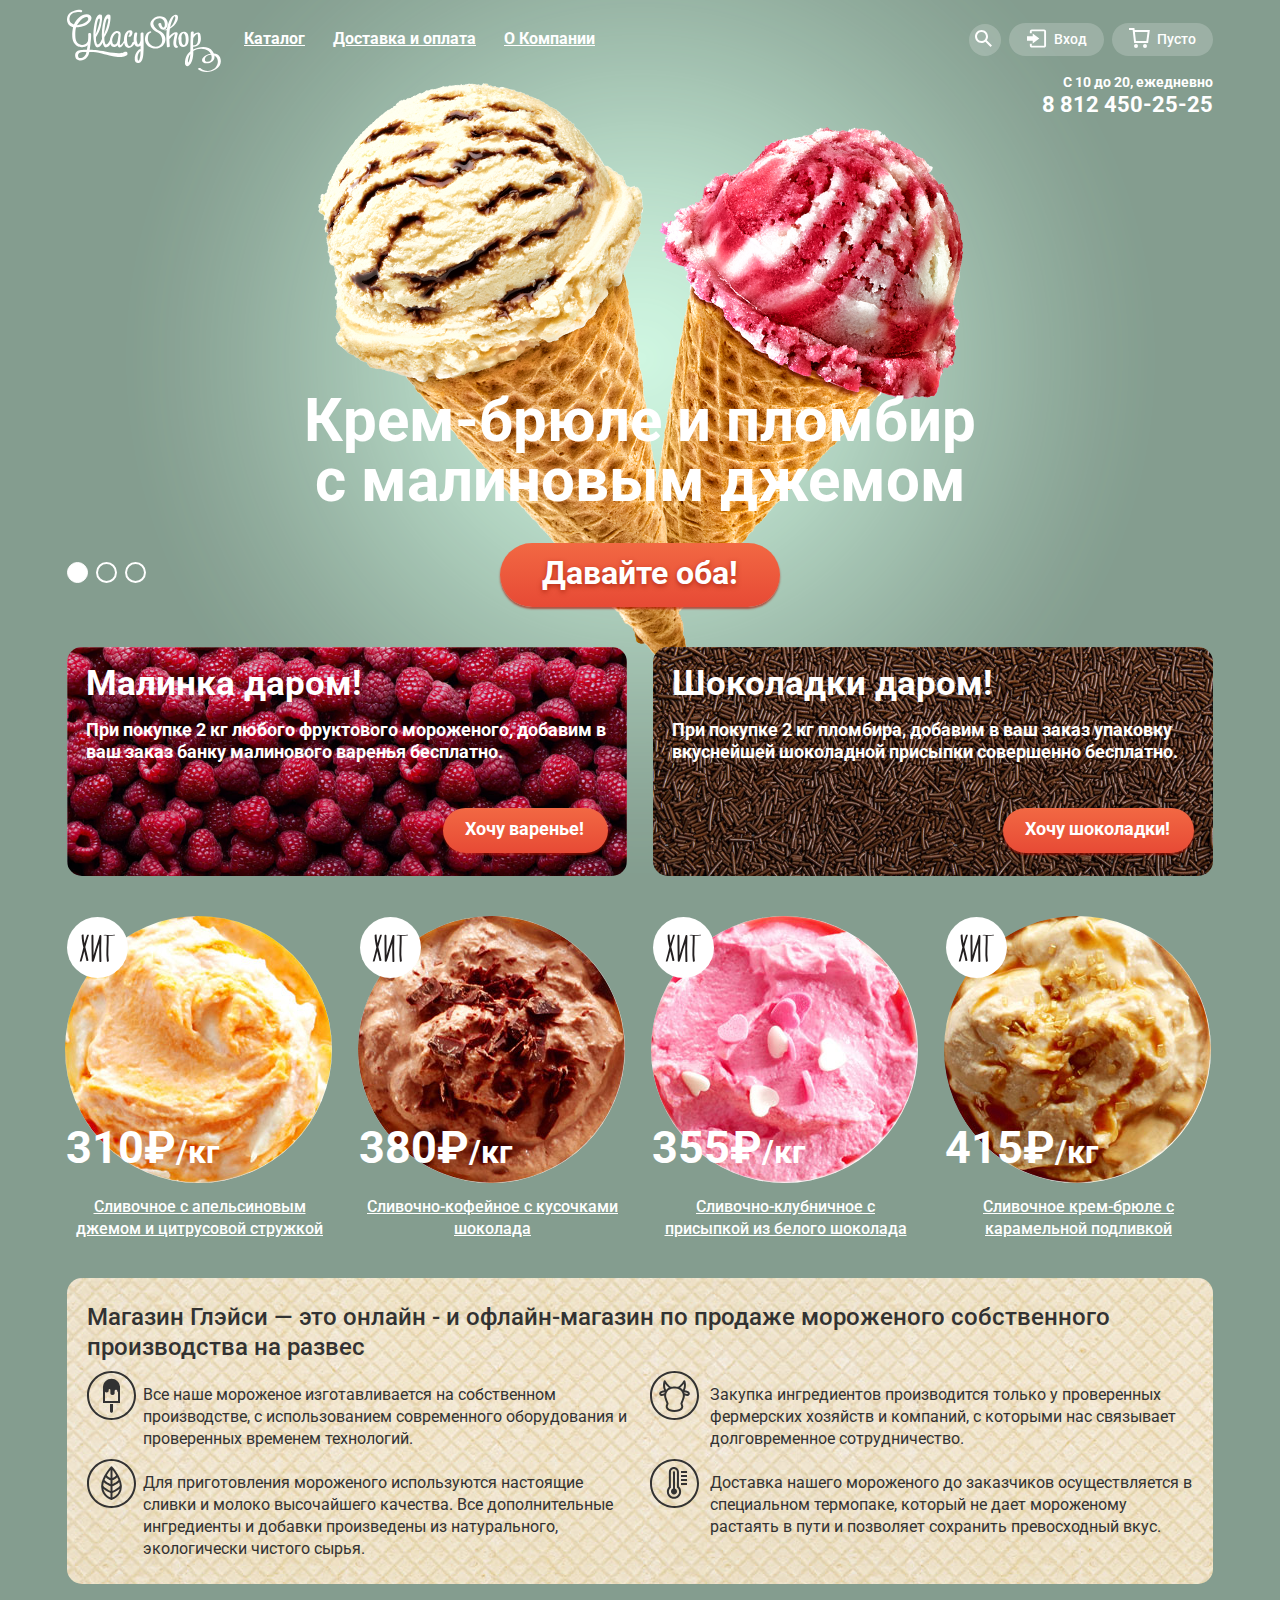
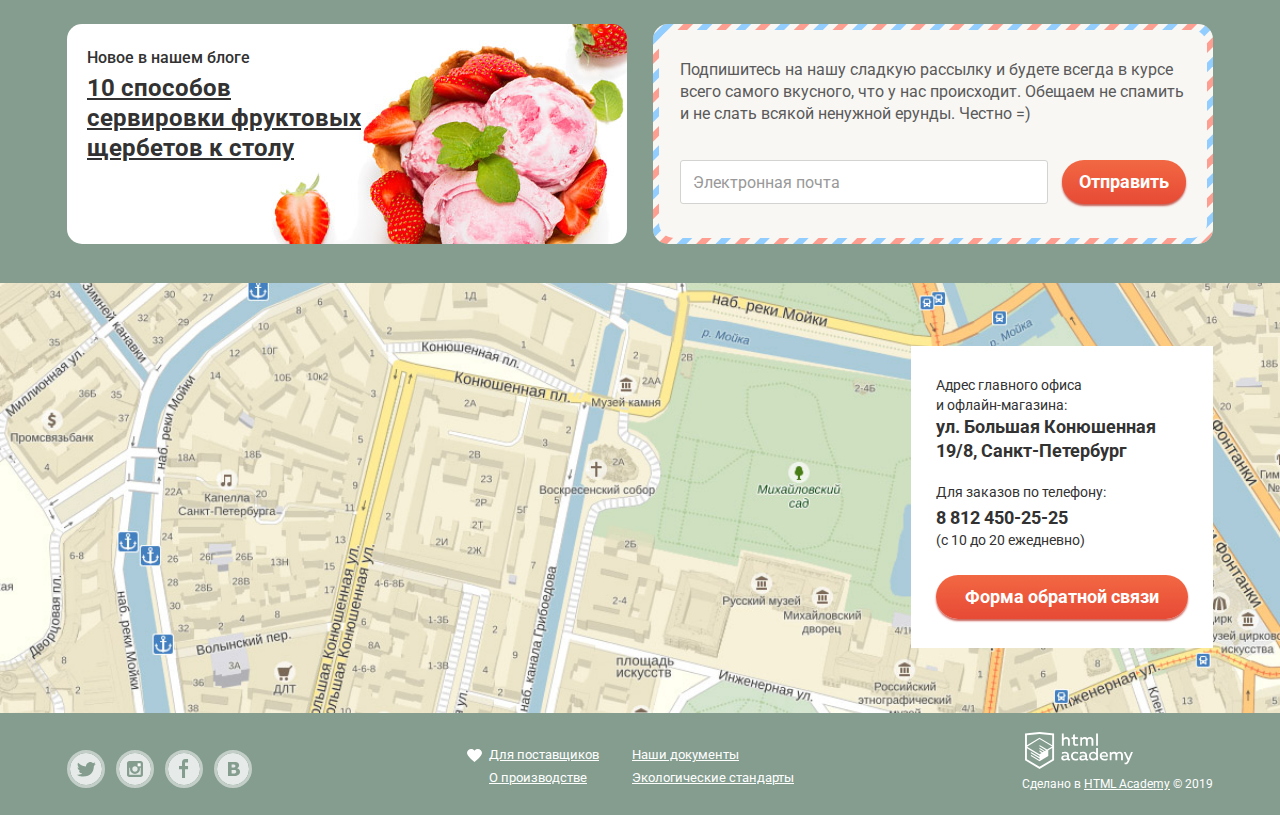
==== commit 6972a948: "доработал проект, исправил ошибки" ====
--- a/index.html
+++ b/index.html
@@ -124,7 +124,7 @@
         <a class="ice-cream__btn btn" href="#">Давайте оба!</a>
       </li>
       <li class="ice-cream__item hidden" data-ice-cream="ice-cream-3">
-        <h3 class="ice-cream__header">Пломбир с помадкой и клубничный щербет</h3>
+        <h3 class="ice-cream__header">Пломбир с помадкой и&nbsp;клубничный щербет</h3>
         <img src="img/ice-cream-3.png" width="1079" height="854" alt="Пломбир с помадкой и клубничный щербет">
         <a class="ice-cream__btn btn" href="#">Давайте оба!</a>
       </li>
--- a/css/style.css
+++ b/css/style.css
@@ -27,13 +27,14 @@
 }
 
 body {
+  padding: 0;
+
   background-color: #849d8f;
   color: #ffffff;
   font-family: "Roboto", "Arial", sans-serif;
   font-size: 16px;
   font-weight: 400;
   line-height: 22px;
-  padding: 0;
 }
 
 .hidden {
@@ -41,26 +42,16 @@
 }
 
 .visually-hidden {
+  clip: rect(0 0 0 0);
+  position: absolute;
+
   border: 0;
-  clip: rect(0 0 0 0);
   height: 1px;
   margin: -1px;
   padding: 0;
-  position: absolute;
+  width: 1px;
+
   overflow: hidden;
-  width: 1px;
-}
-
-.overlay {
-  background-color: rgba(0, 0, 0, 0.3);
-  height: 100%;
-
-  position: fixed;
-    left: 0;
-    top: 0;
-    z-index: 1;
-
-  width: 100%;
 }
 
 :focus {
@@ -69,6 +60,17 @@
   outline: none;
 }
 
+.overlay {
+  position: fixed;
+  bottom: 0;
+  left: 0;
+  right: 0;
+  top: 0;
+  z-index: 1;
+
+  background-color: rgba(0, 0, 0, 0.3);
+}
+
 .ice-cream-1 {
   background-color: #849d8f;
 }
@@ -94,20 +96,21 @@
 /*      HEADER       */
 
 .main-header {
+  padding-top: 9px;
+
   color: #323232;
-  padding-top: 9px;
 }
 
 .main-header__wrapper {
   display: -webkit-box;
   display: -ms-flexbox;
   display: flex;
-    -webkit-box-align: center;
-    -ms-flex-align: center;
-    align-items: center;
-    -webkit-box-pack: start;
-    -ms-flex-pack: start;
-    justify-content: flex-start;
+  -webkit-box-align: start;
+  -ms-flex-align: start;
+  align-items: flex-start;
+  -webkit-box-pack: start;
+  -ms-flex-pack: start;
+  justify-content: flex-start;
 
   margin: 0 auto;
   padding: 0 27px;
@@ -116,21 +119,24 @@
 
 .menu,
 .submenu {
-  list-style-type: none;
   margin: 0;
   padding: 0;
+
+  list-style-type: none;
 }
 
 .menu {
   display: -webkit-box;
   display: -ms-flexbox;
   display: flex;
-    -ms-flex-wrap: wrap;
-    flex-wrap: wrap;
+  -ms-flex-wrap: wrap;
+  flex-wrap: wrap;
+
+  margin-top: 13px;
+  width: 550px;
 
   font-weight: 700;
   line-height: 18px;
-  width: 470px;
 }
 
 .menu a {
@@ -142,26 +148,28 @@
 }
 
 .menu__item--catalog::after {
+  content: "";
+  position: absolute;
+  bottom: -3px;
+
+  height: 5px;
+  width: 90px;
+
   background-color: transparent;
-  content: "";
-  height: 5px;
-
-  position: absolute;
-    bottom: -3px;
-
-  width: 90px;
 }
 
 .navigation__logo {
-  height: 62px;
   margin-right: 9px;
   width: 154px;
+
+  height: 62px;
 }
 
 .menu .active {
+  text-decoration: none;
+
   background-color: #d07058;
   color: #ffffff;
-  text-decoration: none;
 }
 
 .menu__link.active {
@@ -169,17 +177,19 @@
 }
 
 .menu__link {
+  padding: 8px 14px;
   border-radius: 20px;
+
   color: #ffffff;
-  padding: 8px 14px;
 }
 
 .menu__link[href]:hover,
 .menu__link[href]:focus {
+  text-decoration: none;
+
   background-color: #f7f6f3;
   color: #323232;
   font-weight: bold;
-  text-decoration: none;
 }
 
 .menu__link[href]:active {
@@ -188,20 +198,21 @@
 }
 
 .submenu {
+  opacity: 0;
+  pointer-events: none;
+  position: absolute;
+  left: -5px;
+  top: 36px;
+  z-index: 1;
+
+  border-radius: 5px;
+  width: 142px;
+
   background-color: #f8f7f4;
-  border-radius: 5px;
   color: #323232;
   font-size: 14px;
   font-weight: 400;
   line-height: 16px;
-  opacity: 0;
-  pointer-events: none;
-
-  position: absolute;
-    left: -5px;
-    top: 36px;
-
-  width: 142px;
 }
 
 .submenu,
@@ -213,19 +224,22 @@
 
 .submenu__item a {
   display: block;
+
   padding: 6px 15px 10px 19px;
 }
 
 .submenu__item--header a {
   border-bottom: 1px solid #d1d0ce;
-  font-weight: 700;
   margin: 0 5px 3px;
   padding: 13px 15px 10px;
+
+  font-weight: 700;
 }
 
 .submenu__link {
+  text-decoration: none;
+
   color: #323232;
-  text-decoration: none;
 }
 
 .submenu__link[href]:hover,
@@ -251,26 +265,29 @@
 
 .user-navigation {
   align-self: flex-start;
+
+  margin-left: auto;
+  margin-top: 14px;
+
   font-size: 14px;
   line-height: 16px;
-  margin-left: auto;
-  margin-top: 14px;
 }
 
 .user-navigation__item {
+  position: relative;
+
   margin: 0 0 0 8px;
-  position: relative;
 }
 
 .user-navigation__item::after {
+  content: "";
+  position: absolute;
+  bottom: -5px;
+  height: 5px;
+
+  width: 100px;
+
   background-color: transparent;
-  content: "";
-
-  position: absolute;
-    bottom: -5px;
-    height: 5px;
-
-  width: 100px;
 }
 
 .user-navigation__search::after {
@@ -281,40 +298,49 @@
   display: -webkit-box;
   display: -ms-flexbox;
   display: flex;
-    -webkit-box-align: center;
-    -ms-flex-align: center;
-    align-items: center;
-    -ms-flex-wrap: wrap;
-    flex-wrap: wrap;
-
-  list-style-type: none;
+  -webkit-box-align: center;
+  -ms-flex-align: center;
+  align-items: center;
+  -ms-flex-wrap: wrap;
+  flex-wrap: wrap;
+  justify-content: flex-end;
+
   margin: 0;
   padding: 0;
+  width: 400px;
+
+  list-style-type: none;
 }
 
 .user-navigation__link {
+  display: block;
+  position: relative;
+
+  border-radius: 25px;
+  padding:  8px 17px 9px 45px;
+
+  text-decoration: none;
+
   background-color: rgba(255, 255, 255, 0.2);
-  border-radius: 25px;
-  display: block;
   color: #ffffff;
   font-weight: 500;
-  padding:  8px 17px 9px 45px;
-  position: relative;
-  text-decoration: none;
+
+
 }
 
 .tooltip {
+  opacity: 0;
+  pointer-events: none;
+  position: absolute;
+  right: 0;
+  top: 36px;
+  z-index: 1;
+
+  border-radius: 5px;
+
   background-color: #f8f7f4;
-  border-radius: 5px;
   font-size: 14px;
   line-height: 24px;
-  opacity: 0;
-  pointer-events: none;
-
-  position: absolute;
-    right: 0;
-    top: 36px;
-    z-index: 1;
 }
 
 .tooltip input {
@@ -322,9 +348,10 @@
   border-radius: 5px;
   -webkit-box-sizing: border-box;
   box-sizing: border-box;
+  height: 44px;
+
   font: inherit;
   font-weight: 700;
-  height: 44px;
 }
 
 .tooltip input::placeholder {
@@ -382,9 +409,9 @@
   display: -webkit-box;
   display: -ms-flexbox;
   display: flex;
-    -webkit-box-align: start;
-    -ms-flex-align: start;
-    align-items: flex-start;
+  -webkit-box-align: start;
+  -ms-flex-align: start;
+  align-items: flex-start;
 }
 
 .login-form__controls p {
@@ -392,11 +419,12 @@
 }
 
 .login-form__restore {
+  display: inline-block;
+  vertical-align: top;
+
   color: #323232;
-  display: inline-block;
   font-size: 13px;
   line-height: 15px;
-  vertical-align: top;
 }
 
 .login-form__btn {
@@ -413,6 +441,7 @@
 
 .user-navigation__search svg {
   display: block;
+
   padding: 6px 0 0 6px;
 }
 
@@ -429,22 +458,20 @@
 }
 
 .user-navigation__login svg {
+  position: absolute;
+  left: 18px;
+  top: 6px;
+
   height: 19px;
-
-  position: absolute;
-    left: 18px;
-    top: 6px;
-
   width: 20px;
 }
 
 .user-navigation__link--basket svg {
+  position: absolute;
+  left: 17px;
+  top: 5px;
+
   height: 20px;
-
-  position: absolute;
-    left: 17px;
-    top: 5px;
-
   width: 21px;
 }
 
@@ -469,15 +496,15 @@
 }
 
 .user-navigation__link--full::before {
+  content: "";
+  position: absolute;
+  left: 18px;
+  top: 5px;
+
+  height: 20px;
+  width: 21px;
+
   background: url("../img/basket-full.svg");
-  content: "";
-  height: 20px;
-
-  position: absolute;
-    left: 18px;
-    top: 5px;
-
-  width: 21px;
 }
 
 .login-form__restore:hover,
@@ -487,67 +514,74 @@
 }
 
 .basket-block {
+  text-align: right;
+
   -webkit-box-sizing: border-box;
   box-sizing: border-box;
+  padding: 18px 15px 21px;
+  width: 540px;
+
   color: #323232;
   font-size: 13px;
   line-height: 16px;
-  padding: 18px 15px 21px;
-  text-align: right;
-  width: 540px;
 }
 
 .basket-block__list {
+  display: -webkit-box;
+  display: -ms-flexbox;
+  display: flex;
+  -webkit-box-orient: vertical;
+  -webkit-box-direction: normal;
+  -ms-flex-direction: column;
+  flex-direction: column;
+  text-align: left;
+
   border-bottom: 1px solid #cacac7;
-
-  display: -webkit-box;
-  display: -ms-flexbox;
-  display: flex;
-    -webkit-box-orient: vertical;
-    -webkit-box-direction: normal;
-    -ms-flex-direction: column;
-    flex-direction: column;
-
-  list-style-type: none;
   margin: 0 0 14px;
   padding: 0 0 6px 0;
-  text-align: left;
+
+  list-style-type: none;
 }
 
 .basket-block__item {
   display: -webkit-box;
   display: -ms-flexbox;
   display: flex;
-    -webkit-box-align: start;
-    -ms-flex-align: start;
-    align-items: flex-start;
+  -webkit-box-align: start;
+  -ms-flex-align: start;
+  align-items: flex-start;
 
   margin-bottom: 10px;
   padding-left: 1px;
 }
 
 .order__remove {
-  background: url("../img/button-remove.svg") no-repeat;
+  display: block;
+
   border: 0;
-  display: block;
-  font-size: 0;
   height: 11px;
   margin: 12px 14px 0 0;
   padding: 0;
   width: 11px;
+
+  background: url("../img/button-remove.svg") no-repeat;
+  font-size: 0;
 }
 
 .order__image {
+  display: block;
+
   border-radius: 50%;
-  display: block;
   height: 33px;
   margin: 1px 13px 0 0;
+  width: 33px;
+
   overflow: hidden;
-  width: 33px;
 }
 
 .order__image img {
   display: block;
+
   height: auto;
   width: 100%;
 }
@@ -555,6 +589,7 @@
 .order__header {
   -webkit-box-flex: 1;
   flex-grow: 1;
+
   margin: 11px 26px 0 0;
   max-width: 221px;
   min-height: 32px;
@@ -570,10 +605,11 @@
 }
 
 .basket-block__total-price {
+  margin: 0 0 14px;
+
   font-size: 15px;
   font-weight: 700;
   line-height: 18px;
-  margin: 0 0 14px;
 }
 
 .order__price {
@@ -587,20 +623,23 @@
 }
 
 .btn {
+  display: inline-block;
+  vertical-align: middle;
+
+  border: 0;
+
+  text-decoration: none;
+
   background-image: -webkit-gradient(linear, left bottom, left top, from(#e74a35), to(#f26843));
   background-image: -webkit-linear-gradient(bottom, #e74a35, #f26843);
   background-image: -o-linear-gradient(bottom, #e74a35, #f26843);
   background-image: linear-gradient(to top, #e74a35, #f26843);
-  border: 0;
   -webkit-box-shadow: 0 2px 2px 0 rgba(172, 16, 0, 0.64);
   box-shadow: 0 2px 2px 0 rgba(172, 16, 0, 0.64);
   color: #ffffff;
-  display: inline-block;
   font-size: 18px;
   font-weight: 700;
   line-height: 24px;
-  text-decoration: none;
-  vertical-align: middle;
 }
 
 .btn:hover,
@@ -626,9 +665,10 @@
 
 .page-content__header,
 .slider {
+  text-align: right;
+
   margin: 0 auto;
   padding: 0 27px;
-  text-align: right;
   width: 1146px;
 }
 
@@ -646,37 +686,41 @@
 }
 
 .slider__list {
-  list-style-type: none;
   margin: 0;
   padding: 0;
+
+  list-style-type: none;
 }
 
 .slider img {
+  position: absolute;
+  left: 0;
+  right: 0;
+  top: 0;
+  z-index: -1;
+
   margin: 0 auto;
-
-  position: absolute;
-    left: 0;
-    right: 0;
-    top: 0;
-    z-index: -1;
 }
 
 .slider h3 {
+  text-align: center;
+
+  margin: 0 auto 32px;
+  padding-top: 261px;
+  width: 675px;
+
   font-size: 60px;
   font-weight: 700;
   line-height: 60px;
-  margin: 0 auto 32px;
-  padding-top: 261px;
-  text-align: center;
-  width: 670px;
 }
 
 .ice-cream__btn {
   border-radius: 50px;
+  margin-bottom: 40px;
+  padding: 8px 42px 12px;
+
   font-size: 32px;
   line-height: 44px;
-  margin-bottom: 40px;
-  padding: 8px 42px 12px;
   text-shadow: 0 2px 5px rgba(160, 32, 11, 0.76);
 }
 
@@ -688,24 +732,27 @@
   display: -webkit-box;
   display: -ms-flexbox;
   display: flex;
-  list-style-type: none;
+  position: absolute;
+  bottom: 64px;
+
   margin: 0;
   padding: 0;
 
-  position: absolute;
-    bottom: 64px;
+  list-style-type: none;
 }
 
 .slider__btn {
-  background-color: transparent;
+  display: block;
+
   border: 2px solid #ffffff;
   border-radius: 50%;
-  cursor: pointer;
-  display: block;
   height: 21px;
   margin-right: 8px;
   padding: 0;
   width: 21px;
+
+  background-color: transparent;
+  cursor: pointer;
 }
 
 .slider__btn:hover,
@@ -714,28 +761,31 @@
 }
 
 .slider__btn:active {
+  border: 2px solid #ffffff;
+
   background-color: #ffffff;
-  border: 2px solid #ffffff;
 }
 
 .slider__btn.active {
+  border: 1px solid #ffffff;
+
   background-color: #ffffff;
-  border: 1px solid #ffffff;
 }
 
 .banners {
+  margin-bottom: 28px;
+
   font-size: 18px;
   font-weight: 700;
-  margin-bottom: 28px;
 }
 
 .banners__wrapper {
   display: -webkit-box;
   display: -ms-flexbox;
   display: flex;
-    -webkit-box-pack: justify;
-    -ms-flex-pack: justify;
-    justify-content: space-between;
+  -webkit-box-pack: justify;
+  -ms-flex-pack: justify;
+  justify-content: space-between;
 
   margin: 0 auto;
   padding: 0 27px;
@@ -743,70 +793,81 @@
 }
 
 .banners__item {
+  display: -webkit-box;
+  display: -ms-flexbox;
+  display: flex;
+  -webkit-box-orient: vertical;
+  -webkit-box-direction: normal;
+  -ms-flex-direction: column;
+  flex-direction: column;
+
   border-radius: 15px;
   -webkit-box-sizing: border-box;
   box-sizing: border-box;
-
-  display: -webkit-box;
-  display: -ms-flexbox;
-  display: flex;
-    -webkit-box-orient: vertical;
-    -webkit-box-direction: normal;
-    -ms-flex-direction: column;
-    flex-direction: column;
-
   padding: 16px 19px 23px;
   width: 560px;
 }
 
 .banners__item h3 {
+  margin: 0 0 15px;
+
   font-size: 35px;
   line-height: 41px;
-  margin: 0 0 15px;
 }
 
 .banners p {
+  margin: 0 0 16px;
+}
+
+.banners__item p:last-of-type {
   margin: 0 0 45px;
 }
 
 .banner--raspberries {
   background: #2c0103 url("../img/raspberry-back.jpg") repeat;
+  -webkit-background-size: cover;
+  background-size: cover;
 }
 
 .banner--chocolate {
   background: #4e3b36 url("../img/chocolate-back.jpg") repeat;
+  -webkit-background-size: cover;
+  background-size: cover;
 }
 
 .banner__btn {
   align-self: flex-end;
+
   border-radius: 30px;
   margin-left: auto;
+  margin-top: auto;
   padding: 9px 24px 12px 22px;
 }
-
 
 .hits__list,
 .catalog__list {
   display: -webkit-box;
   display: -ms-flexbox;
   display: flex;
-    -ms-flex-wrap: wrap;
-    flex-wrap: wrap;
-
-  list-style-type: none;
+  -ms-flex-wrap: wrap;
+  flex-wrap: wrap;
+
   margin: 0 auto;
   padding: 0;
   width: 1174px;
+
+  list-style-type: none;
 }
 
 .catalog-card {
-  border-radius: 5px;
   -webkit-box-align: center;
   -ms-flex-align: center;
   align-items: center;
-  padding-top: 6px;
   position: relative;
   text-align: center;
+
+  border-radius: 5px;
+  padding-top: 6px;
   width: 293px;
 }
 
@@ -815,36 +876,39 @@
 }
 
 .catalog-card__inner {
+  display: -webkit-box;
+  display: -ms-flexbox;
+  display: flex;
+  -webkit-box-orient: vertical;
+  -webkit-box-direction: normal;
+  -ms-flex-direction: column;
+  flex-direction: column;
+  position: relative;
+
   border-radius: 10px;
+  -webkit-box-sizing: border-box;
   box-sizing: border-box;
-
-  display: -webkit-box;
-  display: -ms-flexbox;
-  display: flex;
-    -webkit-box-orient: vertical;
-    -webkit-box-direction: normal;
-    -ms-flex-direction: column;
-    flex-direction: column;
-    -webkit-box-sizing: border-box;
-
   margin-bottom: -53px;
   padding: 6px 12px 22px;
-  position: relative;
 }
 
 .catalog-card__header {
+  text-align: center;
+
+  margin: 0;
+  padding: 0 6px 15px;
+
   color: #fff;
   font-weight: 500;
   font-size: 16px;
   line-height: 22px;
-  margin: 0;
-  padding: 0 6px 15px;
-  text-align: center;
+
 }
 
 .catalog-card__header a {
+  display: block;
+
   color: inherit;
-  display: block;
 }
 
 .catalog-card__header a:hover,
@@ -854,31 +918,35 @@
 }
 
 .catalog-card__image {
+  -webkit-box-ordinal-group: 0;
+  -ms-flex-order: -1;
+  order: -1;
+
   border-radius: 50%;
   height: 267px;
   margin-bottom: 13px;
-  -webkit-box-ordinal-group: 0;
-  -ms-flex-order: -1;
-  order: -1;
+  width: 267px;
+
   overflow: hidden;
-  width: 267px;
 }
 
 .catalog-card img {
   display: block;
+
   height: auto;
   width: 100%;
 }
 
 .catalog-card__price {
+  position: absolute;
+  left: 13px;
+  top: 215px;
+
+  margin: 0;
+
   font-size: 45px;
   font-weight: 700;
   line-height: 45px;
-  margin: 0;
-
-  position: absolute;
-    left: 13px;
-    top: 215px;
 }
 
 .catalog-card__weight {
@@ -888,28 +956,31 @@
 .catalog-card__btn {
   -ms-grid-row-align: center;
   align-self: center;
+
   border-radius: 30px;
   padding: 9px 16px;
+
   opacity: 0;
 }
 
 .catalog-card__label {
-  background: #ffffff url("../img/hit.svg") no-repeat;
+  position: absolute;
+  left: 14px;
+  top: 7px;
+
   border-radius: 50%;
-  font-size: 0;
   height: 61px;
   margin: 0;
-
-  position: absolute;
-    left: 14px;
-    top: 7px;
-
   width: 61px;
+
+  background: #ffffff url("../img/hit.svg") no-repeat;
+  font-size: 0;
 }
 
 .catalog-card:hover .catalog-card__inner {
+  z-index: 1;
+
   background-color: rgba(255, 255, 255, 0.2);
-  z-index: 1;
 }
 
 .catalog-card:hover .catalog-card__btn {
@@ -917,47 +988,52 @@
 }
 
 .promotion-products {
+  margin: 12px 0 40px 0;
+
   color: #323232;
-  margin: 12px 0 40px 0;
 }
 
 .promotion-products__wrapper {
-  background: #ede2c7 url("../img/wafer-back.jpg") repeat;
   border-radius: 15px;
   -webkit-box-sizing: border-box;
   box-sizing: border-box;
   margin: 0 auto;
   padding: 24px 0 15px 20px;
   width: 1146px;
+
+  background: #ede2c7 url("../img/wafer-back.jpg") repeat;
 }
 
 .promotion-products h2 {
+  margin: 0 0 9px;
+
   font-size: 24px;
   font-weight: 500;
   line-height: 30px;
-  margin: 0 0 9px;
 }
 
 .promotion-products__list {
   display: -webkit-box;
   display: -ms-flexbox;
   display: flex;
-    -ms-flex-wrap: wrap;
-    flex-wrap: wrap;
-
-  list-style-type: none;
+  -ms-flex-wrap: wrap;
+  flex-wrap: wrap;
+
   margin: 0;
   padding: 0;
+
+  list-style-type: none;
 }
 
 .features__item {
+  position: relative;
+
   -webkit-box-sizing: border-box;
   box-sizing: border-box;
   flex-basis: 50%;
   margin-bottom: 9px;
   max-width: 50%;
   padding: 13px 21px 0 56px;
-  position: relative;
 }
 
 .features__item:nth-child(2n) {
@@ -966,12 +1042,11 @@
 
 .features__item::before {
   content: "";
+  position: absolute;
+  left: 0;
+  top: 0;
+
   height: 49px;
-
-  position: absolute;
-    left: 0;
-    top: 0;
-
   width: 49px;
 }
 
@@ -999,9 +1074,9 @@
   display: -webkit-box;
   display: -ms-flexbox;
   display: flex;
-    -webkit-box-pack: justify;
-    -ms-flex-pack: justify;
-    justify-content: space-between;
+  -webkit-box-pack: justify;
+  -ms-flex-pack: justify;
+  justify-content: space-between;
 
   margin: 0 auto;
   width: 1146px;
@@ -1015,25 +1090,30 @@
 }
 
 .article-preview {
+  padding: 23px 20px 20px;
+
   background: #ffffff url("../img/strawberry-back.jpg") no-repeat;
+  background-position: -52px -224px;
   color: #323232;
-  padding: 23px 20px 20px;
 }
 
 .article-preview h3 {
+  margin: 0 0 4px;
+
   font-size: 16px;
   font-weight: 500;
   line-height: 22px;
-  margin: 0 0 4px;
 }
 
 .article-preview__link {
+  display: block;
+
+  width: 281px;
+
   color: #323232;
-  display: block;
   font-size: 24px;
   font-weight: 700;
   line-height: 30px;
-  width: 281px;
 }
 
 .article-preview__link:hover,
@@ -1043,18 +1123,29 @@
 }
 
 .subscribe-form {
+  display: flex;
+
+  padding: 6px;
+
   background: #f8f7f4 url("../img/mail-back.svg") no-repeat;
-  padding: 6px;
+  -webkit-background-size: cover;
+  background-size: cover;
 }
 
 .subscribe-form__wrapper {
-  background-color: #f8f7f4;
   border-radius: 15px;
   padding: 29px 21px 34px;
+
+  background-color: #f8f7f4;
 }
 
 .subscribe-form__description {
+  margin: 0 0 16px;
+
   color: #5a5a5a;
+}
+
+.subscribe-form__description:last-of-type {
   margin: 0 0 35px;
 }
 
@@ -1073,14 +1164,15 @@
   border-radius: 3px;
   -webkit-box-sizing: border-box;
   box-sizing: border-box;
-  font: inherit;
-  font-weight: 700;
   height: 44px;
   padding-left: 12px;
   width: 368px;
-}
-
-.subscribe-form__field input::-webkit-input-placeholder {
+
+  font: inherit;
+  font-weight: 700;
+}
+
+.subscribe-form__field input::placeholder {
   color: #999999;
   font-weight: 400;
 }
@@ -1095,20 +1187,9 @@
   font-weight: 400;
 }
 
-.subscribe-form__field input::placeholder {
-  font-weight: 400;
-}
-
-.subscribe-form__field input::-ms-input-placeholder {
-  font-weight: 400;
-}
-
-.subscribe-form__field input:-ms-input-placeholder {
-  font-weight: 400;
-}
-
 .subscribe-form__field input:hover {
   border: 1px solid transparent;
+
   -webkit-box-shadow: 0 0 0 2px #d3d3d2;
   box-shadow: 0 0 0 2px #d3d3d2;
 }
@@ -1116,67 +1197,71 @@
 .subscribe-form__field input:focus {
   border: 1px solid transparent;
   -webkit-box-shadow: 0 0 0 2px #8fbdec;
+
   box-shadow: 0 0 0 2px #8fbdec;
 }
 
 .subscribe-form__btn {
   border-radius: 25px;
-  color: #fefefe;
   margin-left: auto;
   padding: 0 17px;
+
+  color: #fefefe;
 }
 
 .map {
+  position: relative;
+
+  margin: 0 auto;
+  min-height: 430px;
+  padding-left: 0;
+  width: 100%;
+
+  background: #f7f1d9 url("../img/map.jpg") no-repeat;
+  background-position: 50% -90px;
+  -webkit-background-size: cover;
+  background-size: cover;
   color: #323232;
   font-size: 14px;
   line-height: 20px;
+}
+
+.map iframe {
+  display: block;
+
+  border: 0;
+  height: 430px;
+  width: 100%;
+}
+
+.map__wrapper {
+  position: absolute;
+  bottom: 0;
+  left: 0;
+  right: 0;
+  top: 0;
+
   margin: 0 auto;
-  padding-left: 0;
-  position: relative;
-  width: 100%;
-}
-
-.map iframe {
-  border: 0;
-
-  position: relative;
-    z-index: 1;
-
-  width: 100%;
-}
-
-.map__wrapper {
-  background: #f7f1d9 url("../img/map.jpg") no-repeat;
-  margin: 0 auto;
-  min-height: 430px;
-
-  position: absolute;
-    left: 0;
-    right: 0;
-    top: 0;
-
   width: 1200px;
+
 }
 
 .map__address {
+  display: -webkit-box;
+  display: -ms-flexbox;
+  display: flex;
+  -webkit-box-orient: vertical;
+  -webkit-box-direction: normal;
+  -ms-flex-direction: column;
+  flex-direction: column;
+  position: absolute;
+  right: 27px;
+  top: 63px;
+  z-index: 1;
+
   -webkit-box-sizing: border-box;
   box-sizing: border-box;
-
-  display: -webkit-box;
-  display: -ms-flexbox;
-  display: flex;
-    -webkit-box-orient: vertical;
-    -webkit-box-direction: normal;
-    -ms-flex-direction: column;
-    flex-direction: column;
-
   padding: 29px 25px 29px 25px;
-
-  position: absolute;
-    right: 27px;
-    top: 63px;
-    z-index: 1;
-
   width: 302px;
 }
 
@@ -1185,18 +1270,20 @@
 }
 
 .feedback__header {
+  margin: 0;
+
   font-size: 14px;
   font-weight: 400;
   line-height: 20px;
-  margin: 0;
 }
 
 .feedback__address {
+  margin: 0 0 19px;
+  width: 230px;
+
   font-size: 18px;
   font-weight: 700;
   line-height: 24px;
-  margin: 0 0 19px;
-  width: 230px;
 }
 
 .feedback__order-phone {
@@ -1208,11 +1295,12 @@
 }
 
 .feedback__phone a {
+  text-decoration: none;
+
   color: #323232;
   font-size: 18px;
   font-weight: 700;
   line-height: 24px;
-  text-decoration: none;
 }
 
 .feedback__phone a:hover,
@@ -1221,9 +1309,16 @@
 }
 
 .feedback__link {
+  text-align: center;
+
   border-radius: 25px;
-  text-align: center;
   padding: 10px 5px;
+}
+
+.modal-wrapper {
+  display: flex;
+
+  overflow: auto;
 }
 
 .modal {
@@ -1231,13 +1326,12 @@
 }
 
 .modal-feedback {
+  position: relative;
+  text-align: right;
+
   border-radius: 10px;
+  margin: auto;
   padding: 16px 25px 26px 23px;
-
-  position: absolute;
-    z-index: 2;
-
-  text-align: right;
   width: 430px;
 }
 
@@ -1247,12 +1341,14 @@
 }
 
 .modal-feedback__legend {
+  text-align: left;
+
+  margin-bottom: 20px;
+
   color: #323232;
   font-size: 24px;
   font-weight: 500;
   line-height: 28px;
-  margin-bottom: 20px;
-  text-align: left;
 }
 
 .modal-feedback__main-info {
@@ -1279,11 +1375,12 @@
 .modal-feedback textarea {
   border: 1px solid #d3d3d2;
   border-radius: 5px;
+  padding: 0 13px;
+
   color: #323232;
   font: inherit;
   font-weight: 700;
   line-height: 24px;
-  padding: 0 13px;
 }
 
 .modal-feedback textarea {
@@ -1311,6 +1408,7 @@
 .modal-feedback input:hover,
 .modal-feedback textarea:hover {
   border: 1px solid transparent;
+
   -webkit-box-shadow: 0 0 0 2px #d3d3d2;
   box-shadow: 0 0 0 2px #d3d3d2;
 }
@@ -1318,6 +1416,7 @@
 .modal-feedback input:focus,
 .modal-feedback textarea:focus {
   border: 1px solid transparent;
+
   -webkit-box-shadow: 0 0 0 2px #8fbdec;
   box-shadow: 0 0 0 2px #8fbdec;
 }
@@ -1330,23 +1429,24 @@
 }
 
 .modal__btn {
-  background: url("../img/button-remove-big.svg") no-repeat;
-  font-size: 0;
+  position: absolute;
+  right: 15px;
+  top: 15px;
+
   border: 0;
   height: 17px;
   padding: 0;
-
-  position: absolute;
-    right: 15px;
-    top: 15px;
-
   width: 17px;
+
+  background: url("../img/button-remove-big.svg") no-repeat;
+  font-size: 0;
 }
 
 .modal-feedback__btn {
   border-radius: 40px;
+  padding: 10px 22px;
+
   color: #fefefe;
-  padding: 10px 22px;
 }
 
 /*       CATALOG      */
@@ -1355,9 +1455,9 @@
   display: -webkit-box;
   display: -ms-flexbox;
   display: flex;
-    -webkit-box-align: end;
-    -ms-flex-align: end;
-    align-items: flex-end;
+  -webkit-box-align: end;
+  -ms-flex-align: end;
+  align-items: flex-end;
 }
 
 .page-catalog .page-content__header {
@@ -1368,13 +1468,23 @@
   display: -webkit-box;
   display: -ms-flexbox;
   display: flex;
-  list-style-type: none;
+
   margin: 0;
   padding: 0;
+
+  list-style-type: none;
 }
 
 .breadcrumbs__item {
-  margin-right: 21px;
+  position: relative;
+
+  padding-right: 21px;
+}
+
+.breadcrumbs__item--next::after {
+  content: "»";
+  position: absolute;
+  right: 7px;
 }
 
 .breadcrumbs a {
@@ -1390,8 +1500,9 @@
 }
 
 .contacts {
+  margin-left: auto;
+
   font-weight: 700;
-  margin-left: auto;
 }
 
 .contacts span {
@@ -1400,11 +1511,13 @@
 }
 
 .contacts a {
+  display: block;
+
+  text-decoration: none;
+
   color: #ffffff;
-  display: block;
   font-size: 22px;
   line-height: 24px;
-  text-decoration: none;
 }
 
 .contacts a:hover {
@@ -1412,36 +1525,38 @@
 }
 
 h1 {
-  font-size: 35px;
-  line-height: 41px;
   margin: 0 auto 18px;
   padding: 0 27px;
   width: 1146px;
+
+  font-size: 35px;
+  line-height: 41px;
 }
 
 .filters {
-  font-weight: 500;
   margin: 0 auto 28px;
   padding: 0 27px;
   width: 1146px;
+
+  font-weight: 500;
 }
 
 .filters form {
   display: -webkit-box;
   display: -ms-flexbox;
   display: flex;
-    -ms-flex-wrap: wrap;
-    flex-wrap: wrap;
-    -webkit-box-align: end;
-    -ms-flex-align: end;
-    align-items: flex-end;
+  -ms-flex-wrap: wrap;
+  flex-wrap: wrap;
+  -webkit-box-align: start;
+  -ms-flex-align: start;
+  align-items: flex-start;
 
   width: 880px;
 }
 
 .catalog-filter {
   border: 0;
-  margin: 0 15px 8px 0;
+  margin: 0 15px 7px 0;
   padding: 0;
 }
 
@@ -1451,9 +1566,10 @@
 
 .catalog-filter__wrapper,
 .catalog-filter__list {
+  border-radius: 25px;
+  min-height: 36px;
+
   background-color: rgba(255, 255, 255, 0.2);
-  border-radius: 25px;
-  height: 37px;
 }
 
 .catalog-filter__wrapper--select {
@@ -1461,31 +1577,32 @@
 }
 
 .catalog-filter__wrapper--select::after {
+  content: "";
+  position: absolute;
+  right: 15px;
+  top: 13px;
+
   border-color: #ffffff transparent transparent transparent;
   border-style: solid;
   border-width: 11px 5.5px 0 5.5px;
-  content: "";
   height: 0;
-
-  position: absolute;
-    right: 14px;
-    top: 13px;
-
   width: 0;
 }
 
 .catalog-filter select {
+  border: 0;
+  border-radius: inherit;
+  height: inherit;
+  padding: 8px 30px 9px 13px;
+  width: 194px;
+
   -webkit-appearance: none;
   -moz-appearance: none;
   appearance: none;
+
   background-color: transparent;
-  border: 0;
-  border-radius: inherit;
   color: #ffffff;
   font-weight: 500;
-  height: inherit;
-  padding: 0 34px 0 14px;
-  width: 194px;
 }
 
 .catalog-filter select:hover {
@@ -1493,16 +1610,15 @@
 }
 
 .catalog-filter__wrapper--select:hover::after {
+  content: "";
+  position: absolute;
+  right: 14px;
+  top: 13px;
+
   border-color: #323232 transparent transparent transparent;
   border-style: solid;
   border-width: 11px 5.5px 0 5.5px;
-  content: "";
   height: 0;
-
-  position: absolute;
-    right: 14px;
-    top: 13px;
-
   width: 0;
 }
 
@@ -1517,19 +1633,26 @@
 
 .catalog-filter__legend {
   align-self: flex-start;
+  display: block;
+
+  margin: 0;
+  padding: 8px 0 6px 16px;
+
   font-size: 14px;
   line-height: 16px;
-  padding: 7px 0 5px 16px;
-}
-
-.catalog-filter__wrapper--select {
-  margin-top: 3px;
 }
 
 .range {
+  position: relative;
+
+  width: 219px;
+
   font-size: 0;
-  position: relative;
-  width: 218px;
+}
+
+.price {
+  padding-bottom: 5px;
+  padding-top: 7px;
 }
 
 .price input {
@@ -1537,60 +1660,60 @@
 }
 
 .range::before {
+  content: "";
+  position: absolute;
+  left: 22px;
+  top: 16px;
+
+  height: 4px;
+  width: 176px;
+
   background-color: rgba(255, 255, 255, 0.5);
-  content: "";
+}
+
+.range__line {
+  position: absolute;
+  left: 20%;
+  top: 16px;
+
   height: 4px;
-
-  position: absolute;
-    left: 22px;
-    top: 16px;
-
-  width: 176px;
-}
-
-.range__line {
+  width: 45%;
+
   background-color: #ffffff;
-  height: 4px;
-
-  position: absolute;
-    left: 20%;
-    top: 16px;
-
-  width: 45%;
 }
 
 .range__btn {
-  background-color: #ffffff;
+  position: absolute;
+  top: 8px;
+
   border: 0;
   border-radius: 50%;
+  height: 20px;
+  width: 20px;
+
+  background-color: #ffffff;
   cursor: pointer;
-  height: 20px;
-
-  position: absolute;
-    top: 8px;
-
-  width: 20px;
 }
 
 .range__btn::before {
+  content: "";
+  position: absolute;
+  left: 8px;
+  top: 8px;
+
+  border-radius: 50%;
+  height: 4px;
+  width: 4px;
+
   background-color: #ababab;
-  border-radius: 50%;
-  content: "";
-  height: 4px;
-
-  position: absolute;
-    left: 8px;
-    top: 8px;
-
-  width: 4px;
 }
 
 .range__btn--left {
-  left: 35px;
+  left: 34px;
 }
 
 .range__btn--right {
-  right: 65px;
+  right: 67px;
 }
 
 .radio-filter,
@@ -1598,15 +1721,23 @@
   display: -webkit-box;
   display: -ms-flexbox;
   display: flex;
-    -webkit-box-align: center;
-    -ms-flex-align: center;
-    align-items: center;
+  -webkit-box-align: center;
+  -ms-flex-align: center;
+  align-items: center;
+  -ms-flex-wrap: wrap;
+  flex-wrap: wrap;
+
+  margin: 0;
+  padding: 0;
+
+  list-style-type: none;
 }
 
 .radio-filter__item,
 .checkbox-filter__item {
-  padding-left: 47px;
   position: relative;
+
+  padding: 7px 0 7px 46px;
 }
 
 .radio-filter {
@@ -1618,45 +1749,45 @@
 }
 
 .radio-filter label::before {
+  content: "";
+  position: absolute;
+  left: 14px;
+  top: 7px;
+
   border: 3px solid #ffffff;
   border-radius: 50%;
+  height: 16px;
+  width: 16px;
+
+  opacity: 0.8;
+}
+
+.radio-filter__input:checked ~ .radio-filter__label::before {
   content: "";
-  height: 16px;
-  opacity: 0.8;
-
-  position: absolute;
-    left: 15px;
-    top: -1px;
-
-  width: 16px;
-}
-
-.radio-filter__input:checked ~ .radio-filter__label::before {
+  position: absolute;
+  left: 14px;
+  top: 7px;
+
   border: 3px solid #ffffff;
   border-radius: 50%;
+  height: 16px;
+  width: 16px;
+
+  opacity: 0.8;
+}
+
+.radio-filter__input:checked ~ .radio-filter__label::after {
   content: "";
-  height: 16px;
+  position: absolute;
+  top: 14px;
+  left: 21px;
+
+  border-radius: 50%;
+  height: 8px;
+  width: 8px;
+
+  background-color: #ffffff;
   opacity: 0.8;
-
-  position: absolute;
-    left: 15px;
-    top: -1px;
-
-  width: 16px;
-}
-
-.radio-filter__input:checked ~ .radio-filter__label::after {
-  background-color: #ffffff;
-  border-radius: 50%;
-  content: "";
-  height: 8px;
-  opacity: 0.8;
-
-  position: absolute;
-    top: 6px;
-    left: 22px;
-
-  width: 8px;
 }
 
 .radio-filter label:hover::before,
@@ -1704,21 +1835,21 @@
 }
 
 .checkbox-filter__item {
-  padding-right: 7px;
+  padding-right: 8px;
 }
 
 .checkbox-filter__label::before {
+  content: "";
+  position: absolute;
+  left: 14px;
+  top: 7px;
+
+  height: 21px;
+  width: 22px;
+
   background: url("../img/checkbox-off.svg") no-repeat;
   background-size: contain;
-  content: "";
-  height: 21px;
   opacity: 0.8;
-
-  position: absolute;
-    left: 14px;
-    top: 0;
-
-  width: 22px;
 }
 
 .checkbox-filter__label:hover::before {
@@ -1726,31 +1857,27 @@
 }
 
 .checkbox-filter__input:checked ~ .checkbox-filter__label::before {
+  content: "";
+  position: absolute;
+  left: 14px;
+  top: 7px;
+
+  border: 0;
+  height: 21px;
+  width: 25px;
+
   background: url("../img/checkbox-on.svg") no-repeat;
   background-size: contain;
-  border: 0;
-  content: "";
-  height: 21px;
-
-  position: absolute;
-    left: 14px;
-    top: 0;
-
-  width: 25px;
 }
 
 .catalog {
   margin-bottom: 55px;
 }
 
-.catalog-filter__legend {
-  line-height: 16px;
-  margin: 0;
-}
-
 .price input {
+  border: 0;
+
   background-color: transparent;
-  border: 0;
 }
 
 .filters input,
@@ -1759,23 +1886,21 @@
   font: inherit;
 }
 
-.radio-filter,
-.checkbox-filter {
-  list-style-type: none;
-  margin: 0;
-  padding: 0;
-}
-
 .filters__btn {
-  background-color: rgba(255, 255, 255, 0.2);
+  align-self: flex-start;
+
   border: 2px solid #ffffff;
   border-radius: 20px;
+  margin-top: 30px;
   padding: 5px 27px;
+
+  background-color: rgba(255, 255, 255, 0.2);
 }
 
 .filters__btn:hover {
+  border: 2px solid #ffffff;
+
   background-color: #ffffff;
-  border: 2px solid #ffffff;
   color: #323232;
   font-weight: 500;
 }
@@ -1787,19 +1912,20 @@
 }
 
 .pagination {
-  color: rgba(255, 255, 255, 0.2);
-
-  display: -webkit-box;
-  display: -ms-flexbox;
-  display: flex;
-    -webkit-box-pack: end;
-    -ms-flex-pack: end;
-    justify-content: flex-end;
-
-  list-style-type: none;
+  display: -webkit-box;
+  display: -ms-flexbox;
+  display: flex;
+  -webkit-box-pack: end;
+  -ms-flex-pack: end;
+  justify-content: flex-end;
+
   margin: 0 auto 30px;
   padding: 0 27px;
   width: 1146px;
+
+  list-style-type: none;
+
+  color: rgba(255, 255, 255, 0.2);
 }
 
 .pagination li {
@@ -1821,12 +1947,14 @@
 }
 
 .pagination a {
+  display: block;
+  text-align: center;
+
   border-radius: 50%;
-  display: block;
   height: 25px;
+  width: 25px;
+
   line-height: 27px;
-  text-align: center;
-  width: 25px;
 }
 
 .pagination__item--previous a {
@@ -1842,9 +1970,10 @@
 }
 
 .pagination__item a[href] {
+  text-decoration: none;
+
   color: #ffffff;
   cursor: pointer;
-  text-decoration: none;
 }
 
 .pagination__item a[href]:hover,
@@ -1869,35 +1998,32 @@
 
 /*       FOOTER       */
 
-.main-footer {
-  padding-bottom: 26px;
-}
-
 .main-footer--catalog .main-footer__wrapper {
   border-top: 1px solid #ffffff;
-  padding-top: 17px;
+  padding-bottom: 26px;
 }
 
 .main-footer__wrapper {
   display: -webkit-box;
   display: -ms-flexbox;
   display: flex;
-    -webkit-box-align: start;
-    -ms-flex-align: start;
-    align-items: flex-start;
-    -webkit-box-pack: start;
-    -ms-flex-pack: start;
-    justify-content: flex-start;
+  -webkit-box-align: start;
+  -ms-flex-align: start;
+  align-items: flex-start;
+  -webkit-box-pack: start;
+  -ms-flex-pack: start;
+  justify-content: flex-start;
 
   margin: 0 auto;
-  padding-top: 12px;
+  padding: 18px 0 22px;
   width: 1146px;
 }
 
 .main-footer__item ul {
-  list-style-type: none;
   margin: 0;
   padding: 0;
+
+  list-style-type: none;
 }
 
 .footer-social {
@@ -1909,20 +2035,27 @@
   display: -webkit-box;
   display: -ms-flexbox;
   display: flex;
+  -ms-flex-wrap: wrap;
+  flex-wrap: wrap;
 }
 
 .footer-social__list li {
   margin-right: 11px;
 }
 
+.footer-social__list li:nth-child(4n) {
+  margin-right: 0;
+}
+
 .footer-social__btn {
   display: block;
 }
 
 .footer-social__list svg {
+  display: block;
+
   border: 3px solid rgba(255, 255, 255, 0.5);
   border-radius: 50%;
-  display: block;
 }
 
 .footer-social__list path {
@@ -1943,14 +2076,16 @@
 }
 
 .footer-social__list a {
+  text-decoration: none;
+
   color: #ffffff;
-  text-decoration: none;
 }
 
 .footer-info {
   align-self: flex-start;
-  margin-top: 15px;
   position: relative;
+
+  margin-top: 14px;
   width: 380px;
 }
 
@@ -1958,8 +2093,8 @@
   display: -webkit-box;
   display: -ms-flexbox;
   display: flex;
-    -ms-flex-wrap: wrap;
-    flex-wrap: wrap;
+  -ms-flex-wrap: wrap;
+  flex-wrap: wrap;
 }
 
 .footer-info__list li:nth-child(2n+1) {
@@ -1967,24 +2102,26 @@
 }
 
 .footer-info__list a {
+  display: block;
+
+  margin-bottom: 3px;
+  padding-left: 23px;
+
   color: #ffffff;
-  display: block;
   font-size: 13px;
   line-height: 20px;
-  margin-bottom: 3px;
-  padding-left: 23px;
 }
 
 .footer-info__heart::before {
+  content: "";
+  position: absolute;
+  left: 1px;
+  top: 4px;
+
+  height: 13px;
+  width: 15px;
+
   background: url("../img/heart.svg");
-  content: "";
-  height: 13px;
-
-  position: absolute;
-    left: 1px;
-    top: 4px;
-
-  width: 15px;
 }
 
 .footer-info__list a:hover,
@@ -1997,14 +2134,16 @@
 }
 
 .footer-copyright {
+  margin-left: auto;
+  margin-top: 1px;
+
   font-size: 12px;
   line-height: 18px;
-  margin-left: auto;
-  margin-top: 1px;
 }
 
 .footer-copyright__html-academy-logo {
   display: block;
+
   height: 39px;
   margin-left: 2px;
   width: 108px;
@@ -2012,6 +2151,7 @@
 
 .footer-copyright__html-academy-logo img {
   display: block;
+
   height: auto;
   padding-left: 1px;
   width: 100%;
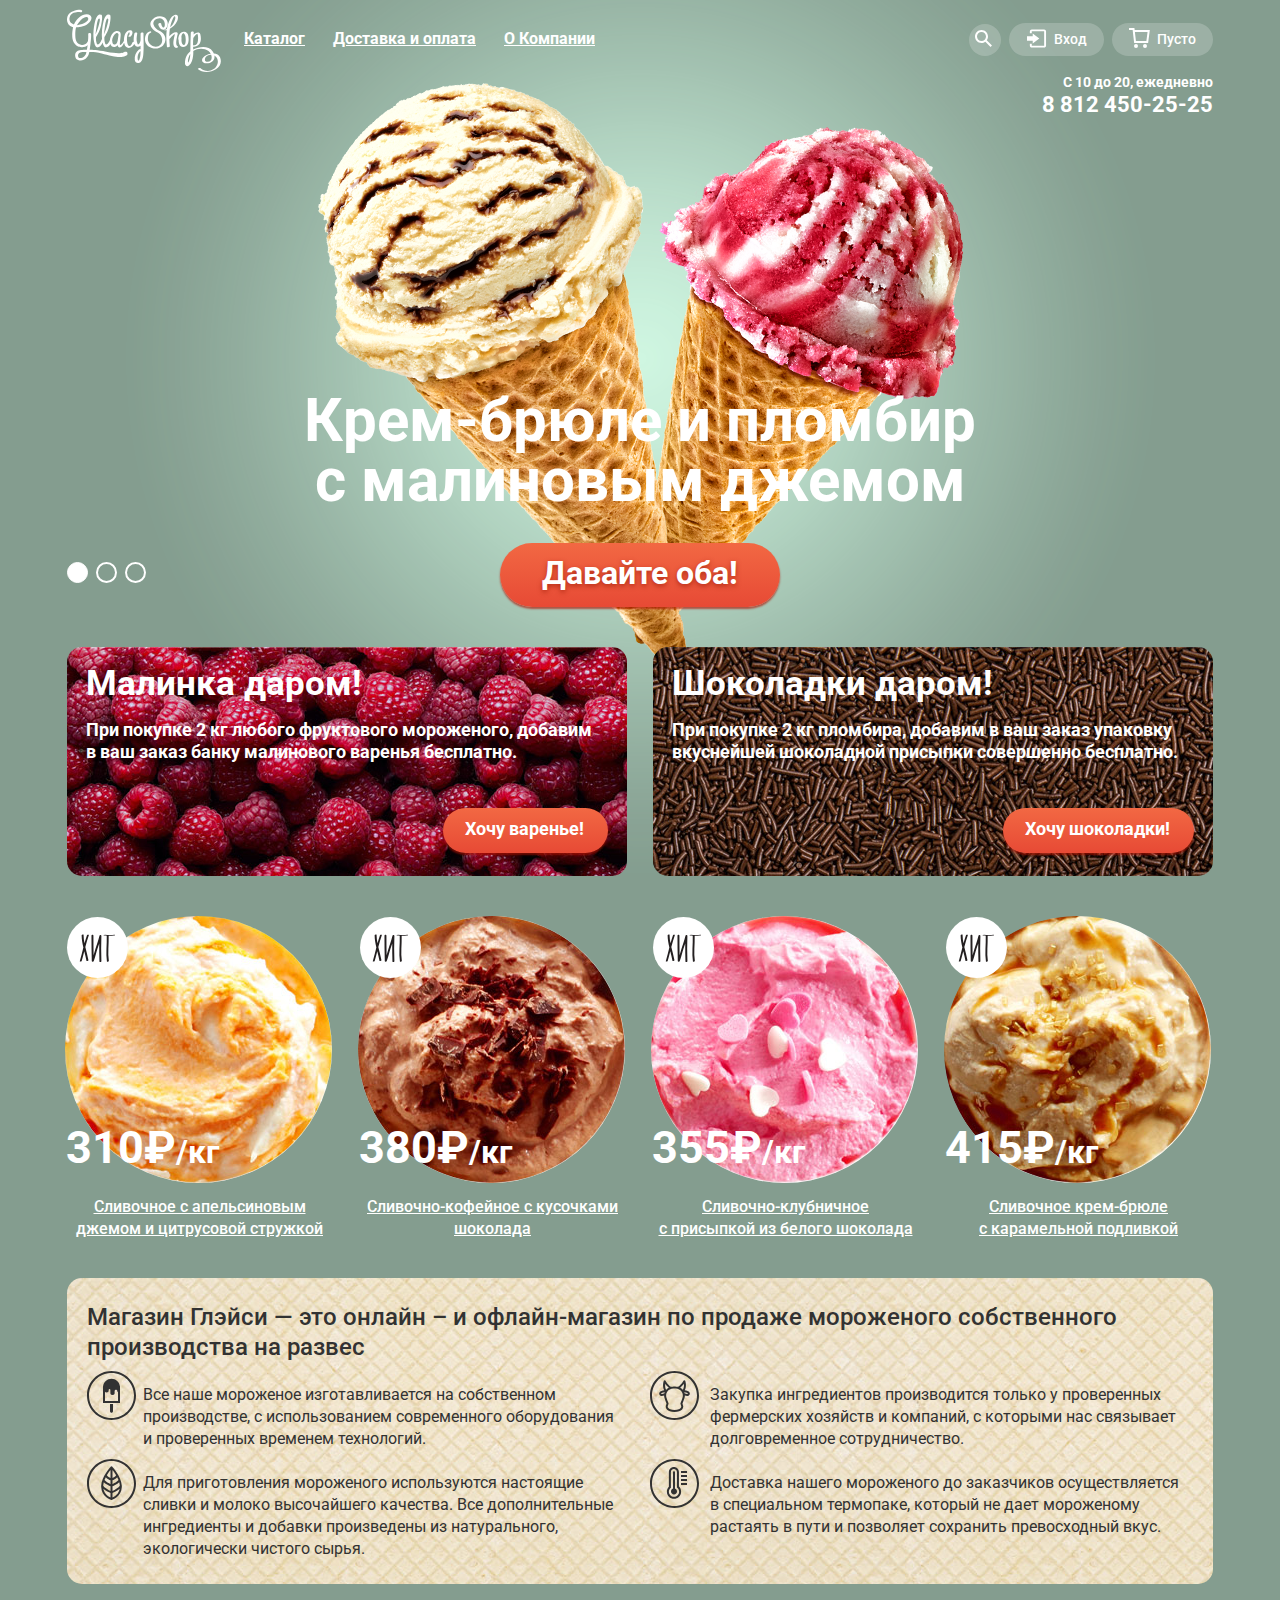
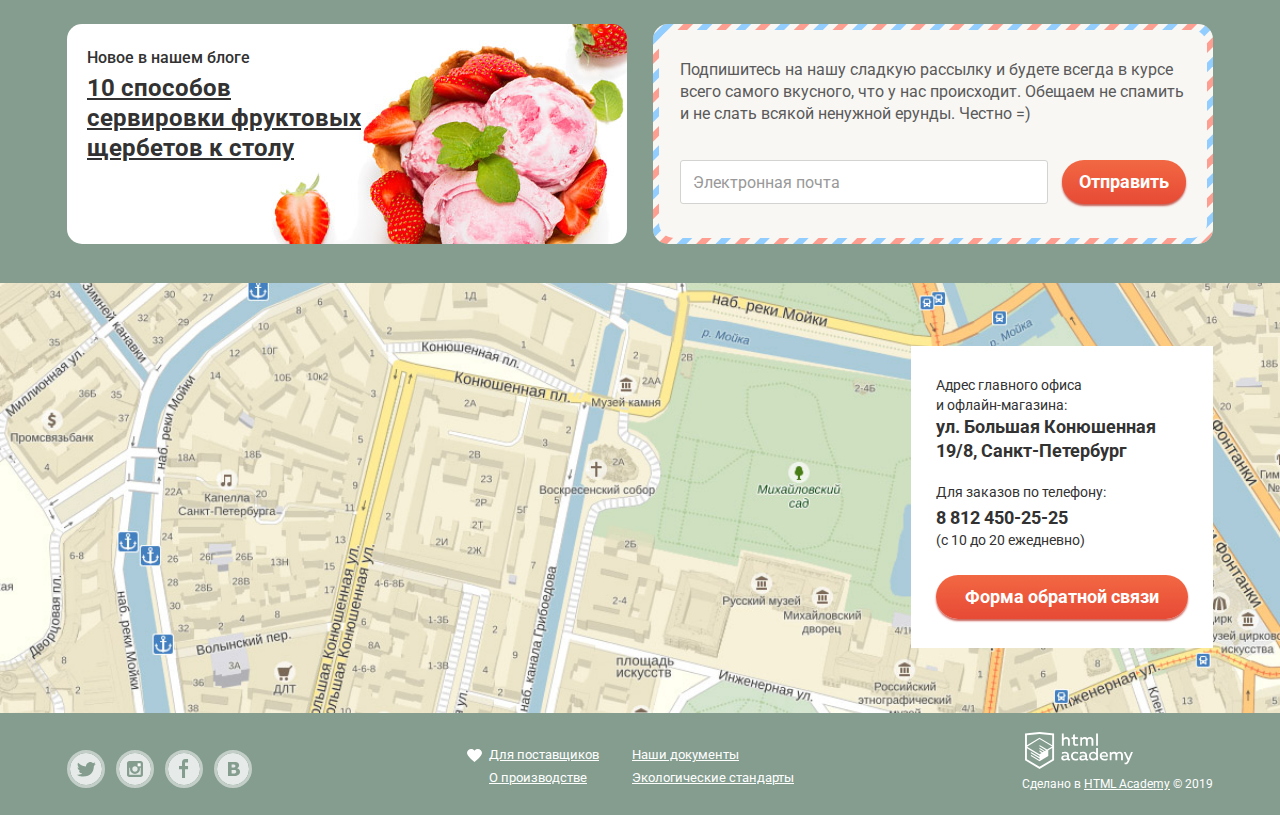
==== commit 8453a4f6: "добавил файл min.script.js, оттипографил предложения" ====
--- a/index.html
+++ b/index.html
@@ -65,11 +65,11 @@
             Вход</a>
           <div class="tooltip login-form">
             <form action="https://echo.htmlacademy.ru" method="post">
-              <p class="login-form__item" >
+              <p class="login-form__item">
                 <label for="login-form-email" class="visually-hidden">Электронная почта</label>
                 <input type="email" name="email" id="login-form-email" placeholder="Электронная почта" required>
               </p>
-              <p class="login-form__item" >
+              <p class="login-form__item">
                 <label for="login-form-password" class="visually-hidden">Пароль</label>
                 <input type="password" name="password" id="login-form-password" placeholder="Пароль" required>
               </p>
@@ -114,12 +114,12 @@
     <h2 class="visually-hidden">Слайдер продукции магазина Глейси</h2>
     <ul class="slider__list ice-cream">
       <li class="ice-cream__item" data-ice-cream="ice-cream-1">
-        <h3 class="ice-cream__header">Крем-брюле и пломбир с малиновым джемом</h3>
+        <h3 class="ice-cream__header">Крем-брюле и&nbsp;пломбир с&nbsp;малиновым джемом</h3>
         <img src="img/ice-cream-1.png" width="1045" height="881" alt="Крем-брюле и пломбир с малиновым джемом">
         <a class="ice-cream__btn btn" href="#">Давайте оба!</a>
       </li>
       <li class="ice-cream__item hidden" data-ice-cream="ice-cream-2">
-        <h3 class="ice-cream__header">Шоколадный пломбир и лимонный сорбет</h3>
+        <h3 class="ice-cream__header">Шоколадный пломбир и&nbsp;лимонный сорбет</h3>
         <img src="img/ice-cream-2.png" width="1065" height="859" alt="Шоколадный пломбир и лимонный сорбет">
         <a class="ice-cream__btn btn" href="#">Давайте оба!</a>
       </li>
@@ -136,10 +136,12 @@
           </button>
         </li>
         <li class="slider__item">
-          <button class="slider__btn" type="button" data-ice-cream="ice-cream-2"><span class="visually-hidden">Вторая кнопка слайдера</span></button>
+          <button class="slider__btn" type="button" data-ice-cream="ice-cream-2"><span class="visually-hidden">Вторая кнопка слайдера</span>
+          </button>
         </li>
         <li class="slider__item">
-          <button class="slider__btn" type="button" data-ice-cream="ice-cream-3"><span class="visually-hidden">Третья кнопка слайдера</span></button>
+          <button class="slider__btn" type="button" data-ice-cream="ice-cream-3"><span class="visually-hidden">Третья кнопка слайдера</span>
+          </button>
         </li>
       </ul>
     </div>
@@ -149,14 +151,14 @@
     <div class="banners__wrapper">
       <div class="banners__item banner banner--raspberries">
         <h3>Малинка даром!</h3>
-        <p>При покупке 2 кг любого фруктового мороженого, добавим в ваш заказ банку малинового
-          варенья бесплатно.</p>
+        <p>При покупке 2&nbsp;кг любого фруктового мороженого, добавим в&nbsp;ваш заказ банку малинового варенья
+          бесплатно.</p>
         <a class="banner__btn btn" href="#">Хочу варенье!</a>
       </div>
       <div class="banners__item banner banner--chocolate">
         <h3>Шоколадки даром!</h3>
-        <p>При покупке 2 кг пломбира, добавим в ваш заказ упаковку вкуснейшей шоколадной присыпки
-          совершенно бесплатно.</p>
+        <p>При покупке 2&nbsp;кг пломбира, добавим в&nbsp;ваш заказ упаковку вкуснейшей шоколадной присыпки совершенно
+          бесплатно.</p>
         <a class="banner__btn btn" href="#">Хочу шоколадки!</a>
       </div>
     </div>
@@ -167,7 +169,7 @@
       <li class="hits__item catalog-card">
         <div class="catalog-card__inner">
           <h3 class="catalog-card__header">
-            <a href="img/orange-ice-cream.jpg">Сливочное с апельсиновым джемом и цитрусовой стружкой</a>
+            <a href="img/orange-ice-cream.jpg">Сливочное с&nbsp;апельсиновым джемом и&nbsp;цитрусовой стружкой</a>
           </h3>
           <a class="catalog-card__image" href="img/orange-ice-cream.jpg">
             <img src="img/orange-ice-cream.jpg" width="267" height="267"
@@ -182,7 +184,7 @@
       <li class="hits__item catalog-card">
         <div class="catalog-card__inner">
           <h3 class="catalog-card__header">
-            <a href="img/coffee-ice-cream.jpg">Сливочно-кофейное с кусочками шоколада</a>
+            <a href="img/coffee-ice-cream.jpg">Сливочно-кофейное с&nbsp;кусочками шоколада</a>
           </h3>
           <a class="catalog-card__image" href="img/coffee-ice-cream.jpg">
             <img src="img/coffee-ice-cream.jpg" width="267" height="267" alt="Сливочно-кофейное с кусочками шоколада">
@@ -196,7 +198,7 @@
       <li class="hits__item catalog-card">
         <div class="catalog-card__inner">
           <h3 class="catalog-card__header">
-            <a href="img/strawberry-ice-cream.jpg">Сливочно-клубничное с присыпкой из белого шоколада</a>
+            <a href="img/strawberry-ice-cream.jpg">Сливочно-клубничное с&nbsp;присыпкой из&nbsp;белого шоколада</a>
           </h3>
           <a class="catalog-card__image" href="img/strawberry-ice-cream.jpg">
             <img src="img/strawberry-ice-cream.jpg" width="267" height="267"
@@ -211,7 +213,7 @@
       <li class="hits__item catalog-card">
         <div class="catalog-card__inner">
           <h3 class="catalog-card__header">
-            <a href="img/cream-ice-cream.jpg">Сливочное крем-брюле с карамельной подливкой</a>
+            <a href="img/cream-ice-cream.jpg">Сливочное крем-брюле с&nbsp;карамельной подливкой</a>
           </h3>
           <a class="catalog-card__image" href="img/cream-ice-cream.jpg">
             <img src="img/cream-ice-cream.jpg" width="267" height="267"
@@ -228,23 +230,22 @@
   <section class="promotion-products">
     <h2 class="visually-hidden">Продвижение товара</h2>
     <div class="promotion-products__wrapper">
-      <h2>Магазин Глэйси — это онлайн - и офлайн-магазин по продаже мороженого собственного производства на развес</h2>
+      <h2>Магазин Глэйси&nbsp;&mdash; это онлайн&nbsp;&ndash; и&nbsp;офлайн-магазин по&nbsp;продаже мороженого
+        собственного производства на&nbsp;развес</h2>
       <ul class="promotion-products__list features">
-        <li class="features__item features__item--ice-cream">Все наше мороженое изготавливается на собственном
-          производстве, с использованием современного оборудования
-          и проверенных временем технологий.
-        </li>
-        <li class="features__item features__item--cow">Закупка ингредиентов производится только у проверенных фермерских
-          хозяйств и компаний, с которыми нас
-          связывает долговременное сотрудничество.
-        </li>
-        <li class="features__item features__item--leaf">Для приготовления мороженого используются настоящие сливки и
-          молоко высочайшего качества. Все дополнительные
-          ингредиенты и добавки произведены из натурального, экологически чистого сырья.
-        </li>
-        <li class="features__item features__item--thermometer">Доставка нашего мороженого до заказчиков осуществляется в
-          специальном термопаке, который не дает мороженому
-          растаять в пути и позволяет сохранить превосходный вкус.
+        <li class="features__item features__item--ice-cream">Все наше мороженое изготавливается на&nbsp;собственном
+          производстве, с&nbsp;использованием современного оборудования и&nbsp;проверенных временем технологий.
+        </li>
+        <li class="features__item features__item--cow">Закупка ингредиентов производится только у&nbsp;проверенных
+          фермерских хозяйств и&nbsp;компаний, с&nbsp;которыми нас связывает долговременное сотрудничество.
+        </li>
+        <li class="features__item features__item--leaf">Для приготовления мороженого используются настоящие сливки и&nbsp;молоко
+          высочайшего качества. Все дополнительные ингредиенты и&nbsp;добавки произведены из&nbsp;натурального,
+          экологически чистого сырья.
+        </li>
+        <li class="features__item features__item--thermometer">Доставка нашего мороженого до&nbsp;заказчиков
+          осуществляется в&nbsp;специальном термопаке, который не&nbsp;дает мороженому растаять в&nbsp;пути и&nbsp;позволяет
+          сохранить превосходный вкус.
         </li>
       </ul>
     </div>
@@ -254,13 +255,13 @@
     <div class="news__wrapper">
       <div class="news__item article-preview">
         <h3>Новое в нашем блоге</h3>
-        <a class="article-preview__link" href="#">10 способов сервировки фруктовых щербетов к столу</a>
+        <a class="article-preview__link" href="#">10&nbsp;способов сервировки фруктовых щербетов к столу</a>
       </div>
       <div class="news__item subscribe-form">
         <div class="subscribe-form__wrapper">
-          <p class="subscribe-form__description">
-            Подпишитесь на нашу сладкую рассылку и будете всегда в курсе всего самого вкусного, что у нас происходит.
-            Обещаем не спамить и не слать всякой ненужной ерунды. Честно =)
+          <p class="subscribe-form__description"> Подпишитесь на&nbsp;нашу сладкую рассылку и&nbsp;будете всегда в&nbsp;курсе
+            всего самого вкусного, что у&nbsp;нас происходит. Обещаем не&nbsp;спамить и&nbsp;не&nbsp;слать всякой
+            ненужной ерунды. Честно =)
           </p>
           <form action="https://echo.htmlacademy.ru" method="post">
             <p class="subscribe-form__field">
@@ -280,9 +281,9 @@
       style="border:0" allowfullscreen></iframe>
     <div class="map__wrapper">
       <div class="map__address feedback">
-        <h3 class="feedback__header">Адрес главного офиса<br> и офлайн-магазина:</h3>
+        <h3 class="feedback__header">Адрес главного офиса<br> и&nbsp;офлайн-магазина:</h3>
         <p class="feedback__address">ул. Большая Конюшенная 19/8, Санкт-Петербург</p>
-        <p class="feedback__order-phone">Для заказов по телефону:</p>
+        <p class="feedback__order-phone">Для заказов по&nbsp;телефону:</p>
         <p class="feedback__phone">
           <a href="tel:8124502525">8 812 450-25-25</a><br> (с 10 до 20 ежедневно)
         </p>
@@ -318,7 +319,8 @@
         <li>
           <a class="footer-social__btn footer-social__btn--inst" href="#">
             <span class="visually-hidden">Группа в инстаграмме</span>
-            <svg version="1.1" xmlns="http://www.w3.org/2000/svg" xmlns:xlink="http://www.w3.org/1999/xlink" x="0px" y="0px"
+            <svg version="1.1" xmlns="http://www.w3.org/2000/svg" xmlns:xlink="http://www.w3.org/1999/xlink" x="0px"
+                 y="0px"
                  width="32px" height="32px" viewBox="0 0 32 32" enable-background="new 0 0 32 32" xml:space="preserve">
               <g>
 	              <path fill="#FFFFFF" d="M20.916,16c0,2.728-2.211,4.938-4.938,4.938S11.039,18.728,11.039,16c0-0.394,0.051-0.773,0.138-1.14
@@ -336,7 +338,8 @@
         <li>
           <a class="footer-social__btn footer-social__btn--fb" href="#">
             <span class="visually-hidden">Группа во фейсбуке</span>
-            <svg version="1.1" xmlns="http://www.w3.org/2000/svg" xmlns:xlink="http://www.w3.org/1999/xlink" x="0px" y="0px"
+            <svg version="1.1" xmlns="http://www.w3.org/2000/svg" xmlns:xlink="http://www.w3.org/1999/xlink" x="0px"
+                 y="0px"
                  width="32px" height="32px" viewBox="0 0 32 32" enable-background="new 0 0 32 32" xml:space="preserve">
               <path fill="#FFFFFF" d="M16,0C7.164,0,0,7.163,0,16s7.164,16,16,16c8.837,0,16-7.164,16-16S24.837,0,16,0z M20.062,9.455h-3.021
 	              v3.444h3.021v3.445h-3.021v8.61h-3.021v-8.61H11v-3.445h3.021V9.455c0-1.902,1.353-3.445,3.021-3.445h3.021V9.455z"/>
@@ -346,7 +349,8 @@
         <li>
           <a class="footer-social__btn footer-social__btn--vk" href="#">
             <span class="visually-hidden">Группа во вконтакте</span>
-            <svg version="1.1" xmlns="http://www.w3.org/2000/svg" xmlns:xlink="http://www.w3.org/1999/xlink" x="0px" y="0px"
+            <svg version="1.1" xmlns="http://www.w3.org/2000/svg" xmlns:xlink="http://www.w3.org/1999/xlink" x="0px"
+                 y="0px"
                  width="32px" height="32px" viewBox="0 0 32 32" enable-background="new 0 0 32 32" xml:space="preserve">
               <g>
 	              <path fill="#FFFFFF" d="M16.637,14.495c0.402-0.019,0.719-0.082,0.951-0.188c0.326-0.145,0.54-0.33,0.641-0.559
@@ -414,7 +418,7 @@
   </section>
 </div>
 
-<script src="js/script.js"></script>
+<script src="js/min.script.js"></script>
 
 </body>
 </html>
--- a/css/style.css
+++ b/css/style.css
@@ -1128,6 +1128,7 @@
   padding: 6px;
 
   background: #f8f7f4 url("../img/mail-back.svg") no-repeat;
+  background-position: center;
   -webkit-background-size: cover;
   background-size: cover;
 }
@@ -1481,10 +1482,14 @@
   padding-right: 21px;
 }
 
-.breadcrumbs__item--next::after {
+.breadcrumbs__item::after {
   content: "»";
   position: absolute;
   right: 7px;
+}
+
+.breadcrumbs__item:last-child::after {
+  content: "";
 }
 
 .breadcrumbs a {
@@ -1562,12 +1567,12 @@
 
 .catalog-filter--filler {
   margin-bottom: 0;
+  margin-right: 12px;
 }
 
 .catalog-filter__wrapper,
 .catalog-filter__list {
   border-radius: 25px;
-  min-height: 36px;
 
   background-color: rgba(255, 255, 255, 0.2);
 }
@@ -1645,6 +1650,7 @@
 .range {
   position: relative;
 
+  min-height: 36px;
   width: 219px;
 
   font-size: 0;
@@ -1709,11 +1715,11 @@
 }
 
 .range__btn--left {
-  left: 34px;
+  left: 35px;
 }
 
 .range__btn--right {
-  right: 67px;
+  right: 66px;
 }
 
 .radio-filter,
@@ -1728,7 +1734,7 @@
   flex-wrap: wrap;
 
   margin: 0;
-  padding: 0;
+  padding: 7px 0 0 13px;
 
   list-style-type: none;
 }
@@ -1737,22 +1743,23 @@
 .checkbox-filter__item {
   position: relative;
 
-  padding: 7px 0 7px 46px;
+  margin: 0 17px 7px 0;
 }
 
 .radio-filter {
-  width: 415px;
-}
-
-.radio-filter__item {
-  padding-right: 3px;
+  width: 402px;
+}
+
+.radio-filter__item,
+.checkbox-filter__item {
+  padding-left: 32px;
 }
 
 .radio-filter label::before {
   content: "";
   position: absolute;
-  left: 14px;
-  top: 7px;
+  left: 1px;
+  top: 0;
 
   border: 3px solid #ffffff;
   border-radius: 50%;
@@ -1765,8 +1772,8 @@
 .radio-filter__input:checked ~ .radio-filter__label::before {
   content: "";
   position: absolute;
-  left: 14px;
-  top: 7px;
+  left: 1px;
+  top: 0;
 
   border: 3px solid #ffffff;
   border-radius: 50%;
@@ -1779,8 +1786,8 @@
 .radio-filter__input:checked ~ .radio-filter__label::after {
   content: "";
   position: absolute;
-  top: 14px;
-  left: 21px;
+  top: 7px;
+  left: 8px;
 
   border-radius: 50%;
   height: 8px;
@@ -1831,18 +1838,19 @@
 }
 
 .checkbox-filter {
-  width: 702px;
+  padding-left: 15px;
+  width: 690px;
 }
 
 .checkbox-filter__item {
-  padding-right: 8px;
+  margin-right: 21px;
 }
 
 .checkbox-filter__label::before {
   content: "";
   position: absolute;
-  left: 14px;
-  top: 7px;
+  left: 0;
+  top: 1px;
 
   height: 21px;
   width: 22px;
@@ -1859,8 +1867,8 @@
 .checkbox-filter__input:checked ~ .checkbox-filter__label::before {
   content: "";
   position: absolute;
-  left: 14px;
-  top: 7px;
+  left: 0;
+  top: 1px;
 
   border: 0;
   height: 21px;
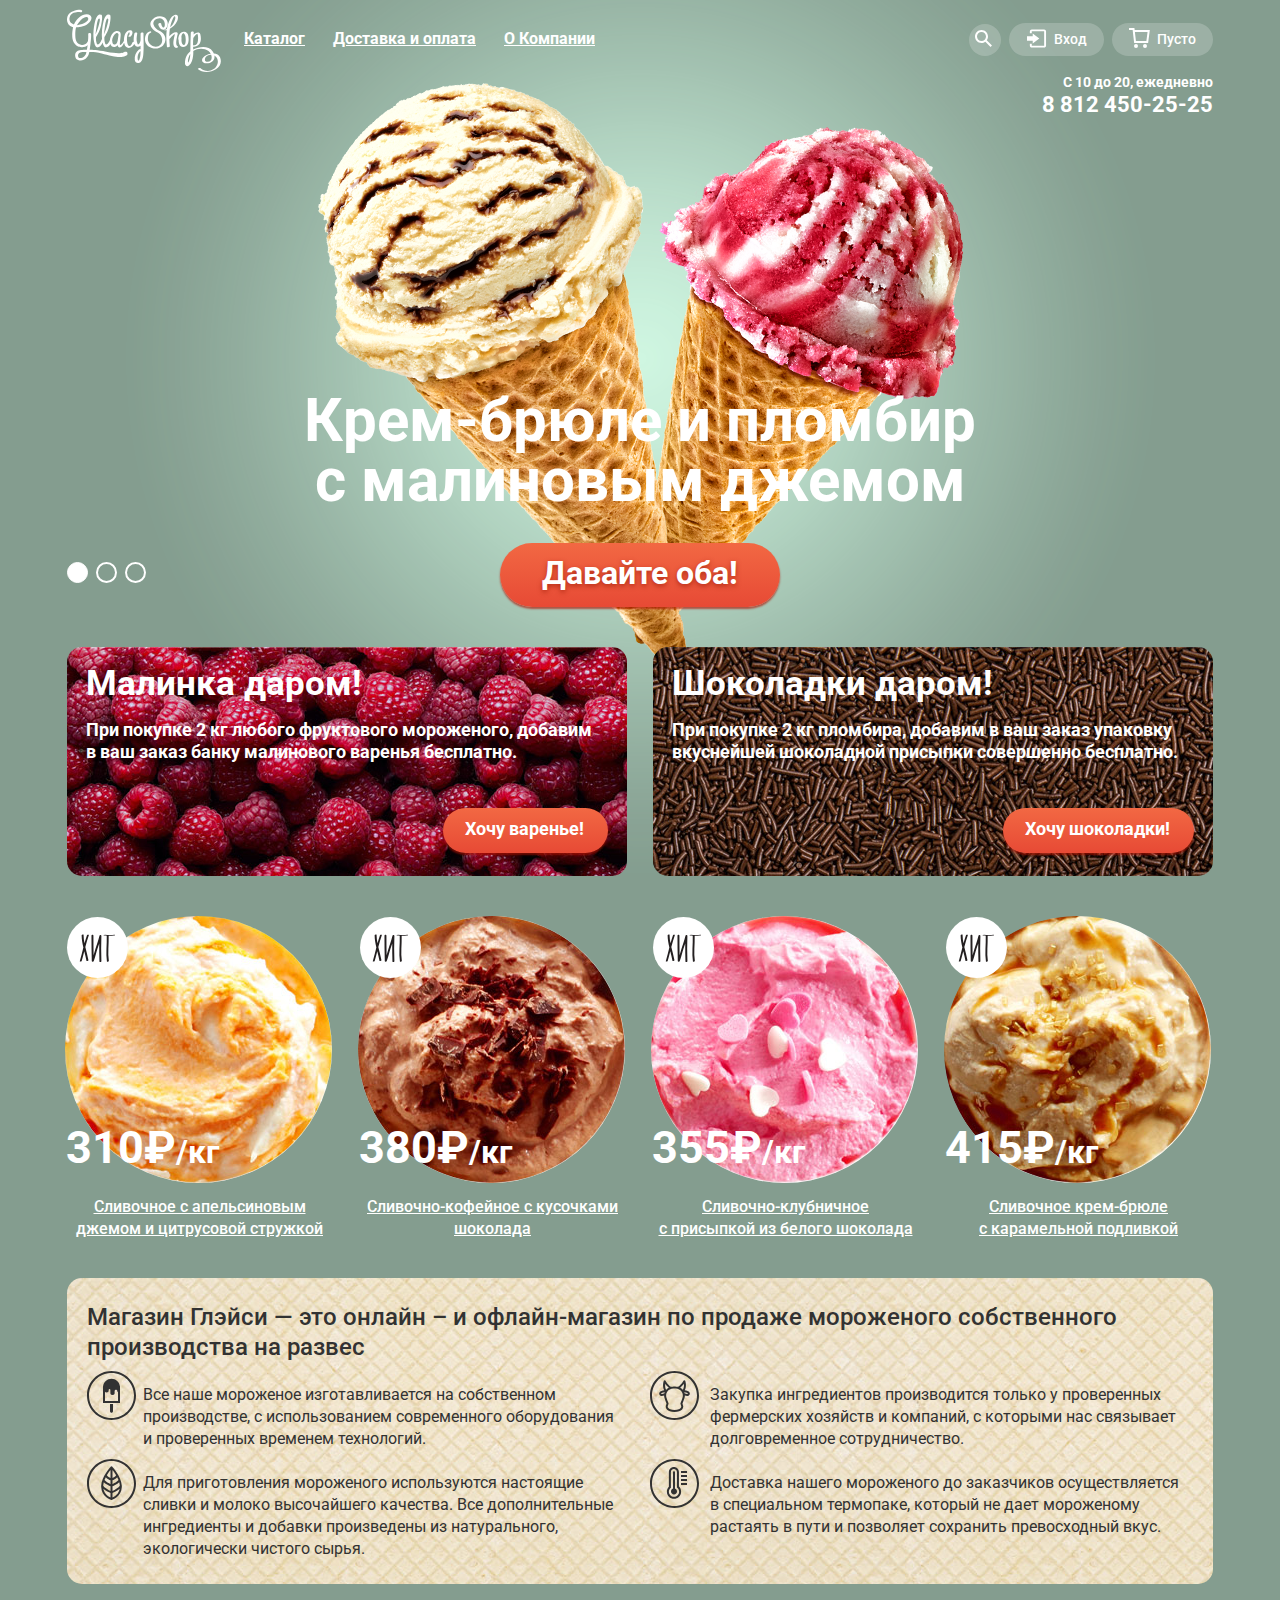
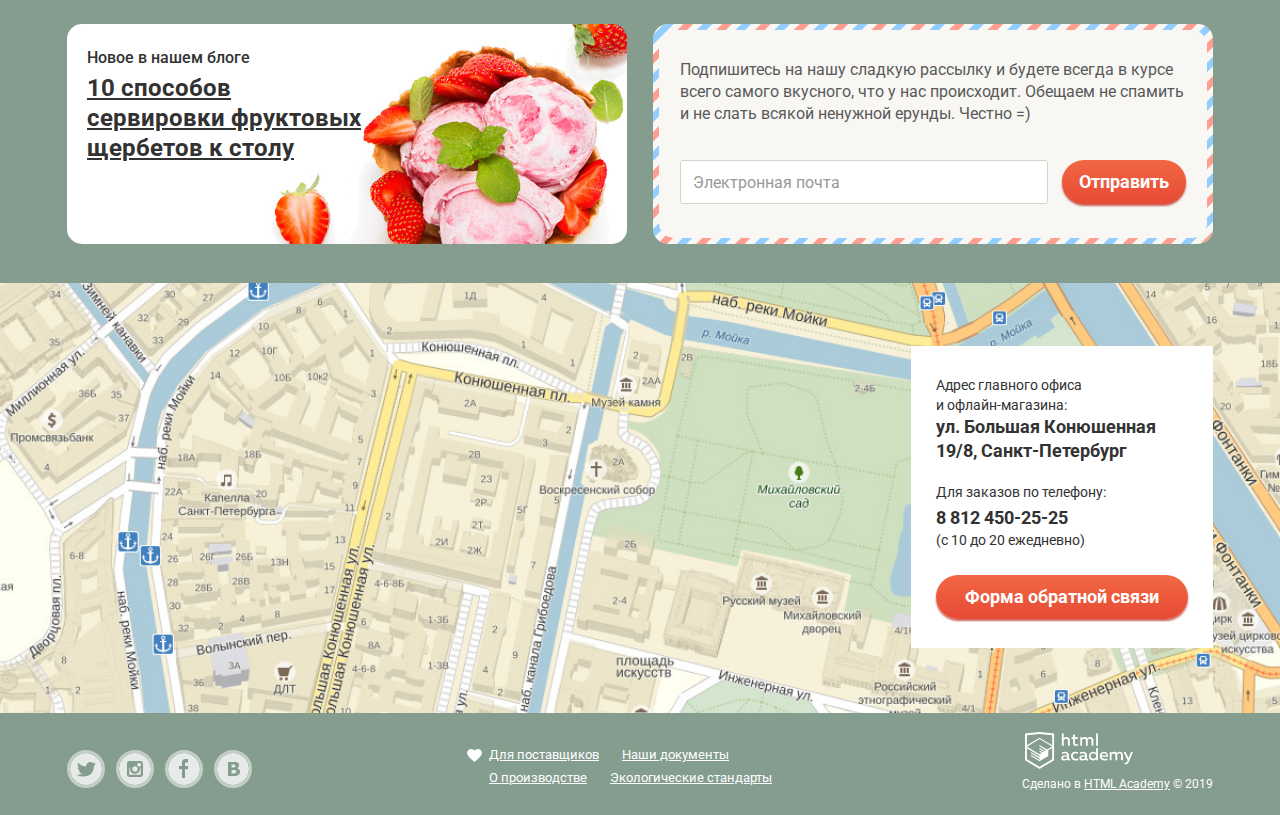
==== commit de1e88c5: "подправил выпадающее окно, поле чексбоксов. Добавил min.style.css" ====
--- a/index.html
+++ b/index.html
@@ -5,7 +5,7 @@
   <title>Глейси</title>
   <link href="https://fonts.googleapis.com/css?family=Roboto:400,500,700&display=swap&subset=cyrillic" rel="stylesheet">
   <link rel="stylesheet" href="css/normalize.css">
-  <link rel="stylesheet" href="css/style.css">
+  <link rel="stylesheet" href="css/min.style.css">
 </head>
 <body>
 
--- a/css/min.style.css
+++ b/css/min.style.css
@@ -0,0 +1 @@
+@keyframes slider-animation{from{transform:translateY(-1000px)}50%{transform:scale(1)}to{transform:translateY(0)}}@keyframes modal-animation{0%{transform:translateY(-1000px)}50%{transform:translateY(50px)}100%{transform:translateY(0)}}body{padding:0;background-color:#849d8f;color:#fff;font-family:"Roboto","Arial",sans-serif;font-size:16px;font-weight:400;line-height:22px}.hidden{display:none}.visually-hidden{clip:rect(0 0 0 0);position:absolute;border:0;height:1px;margin:-1px;padding:0;width:1px;overflow:hidden}:focus{-webkit-box-shadow:0 0 0 2px #8fbdec;box-shadow:0 0 0 2px #8fbdec;outline:none}.overlay{position:fixed;bottom:0;left:0;right:0;top:0;z-index:1;background-color:rgba(0,0,0,.3)}.ice-cream-1{background-color:#849d8f}.ice-cream-2{background-color:#8996a6}.ice-cream-3{background-color:#9d8b84}.slider-animation{animation-name:slider-animation;animation-duration:0.5s}.modal-animation{animation-name:modal-animation;animation-duration:0.5s}.main-header{padding-top:9px;color:#323232}.main-header__wrapper{display:-webkit-box;display:-ms-flexbox;display:flex;-webkit-box-align:start;-ms-flex-align:start;align-items:flex-start;-webkit-box-pack:start;-ms-flex-pack:start;justify-content:flex-start;margin:0 auto;padding:0 27px;width:1146px}.menu,.submenu{margin:0;padding:0;list-style-type:none}.menu{display:-webkit-box;display:-ms-flexbox;display:flex;-ms-flex-wrap:wrap;flex-wrap:wrap;margin-top:13px;width:550px;font-weight:700;line-height:18px}.menu a{display:block}.menu__item--catalog{position:relative}.menu__item--catalog::after{content:"";position:absolute;bottom:-3px;height:5px;width:90px;background-color:transparent}.navigation__logo{margin-right:9px;width:154px;height:62px}.menu .active{text-decoration:none;background-color:#d07058;color:#fff}.menu__link.active{font-weight:700}.menu__link{padding:8px 14px;border-radius:20px;color:#fff}.menu__link[href]:hover,.menu__link[href]:focus{text-decoration:none;background-color:#f7f6f3;color:#323232;font-weight:700}.menu__link[href]:active{background-color:#ededed;box-shadow:inset 0 2px 1px 0 #696969}.submenu{opacity:0;pointer-events:none;position:absolute;left:-5px;top:36px;z-index:1;border-radius:5px;width:142px;background-color:#f8f7f4;color:#323232;font-size:14px;font-weight:400;line-height:16px}.submenu,.tooltip{-webkit-box-shadow:0 20px 20px 0 rgba(0,0,0,.4);box-shadow:0 20px 20px 0 rgba(0,0,0,.4)}.submenu__item a{display:block;padding:6px 15px 10px 19px}.submenu__item--header a{border-bottom:1px solid #d1d0ce;margin:0 5px 3px;padding:13px 15px 10px;font-weight:700}.submenu__link{text-decoration:none;color:#323232}.submenu__link[href]:hover,.submenu__link[href]:focus{background-color:#fbded7}.submenu__link[href]:active{background-color:#f6b5a5}.menu__item--catalog:hover .submenu,.menu__link--catalog:hover .submenu,.menu__link--catalog:focus .submenu{opacity:1;pointer-events:auto}.menu__item--catalog:focus-within .submenu{opacity:1;pointer-events:auto}.user-navigation{align-self:flex-start;margin-left:auto;margin-top:14px;font-size:14px;line-height:16px}.user-navigation__item{position:relative;margin:0 0 0 8px}.user-navigation__item::after{content:"";position:absolute;bottom:-5px;height:5px;width:100px;background-color:transparent}.user-navigation__search::after{width:40px}.user-navigation__list{display:-webkit-box;display:-ms-flexbox;display:flex;-webkit-box-align:center;-ms-flex-align:center;align-items:center;-ms-flex-wrap:wrap;flex-wrap:wrap;justify-content:flex-end;margin:0;padding:0;width:400px;list-style-type:none}.user-navigation__link{display:block;position:relative;border-radius:25px;padding:8px 17px 9px 45px;text-decoration:none;background-color:rgba(255,255,255,.2);color:#fff;font-weight:500}.tooltip{opacity:0;pointer-events:none;position:absolute;right:0;top:36px;z-index:1;border-radius:5px;background-color:#f8f7f4;font-size:14px;line-height:24px}.tooltip input{border:1px solid rgba(178,178,178,.52);border-radius:5px;-webkit-box-sizing:border-box;box-sizing:border-box;height:44px;font:inherit;font-weight:700}.tooltip input::placeholder{color:#999;font-weight:400}.tooltip input::-ms-input-placeholder{color:#999;font-weight:400}.tooltip input:-ms-input-placeholder{color:#999;font-weight:400}.tooltip input:hover{border:1px solid transparent;-webkit-box-shadow:0 0 0 2px #d3d3d2;box-shadow:0 0 0 2px #d3d3d2}.tooltip input:focus{border:1px solid transparent;-webkit-box-shadow:0 0 0 2px #8fbdec;box-shadow:0 0 0 2px #8fbdec}.search-form{padding:20px 15px 21px;width:313px}.search-form input{padding:0 12px;width:100%}.login-form{padding:20px 18px 16px 18px;width:241px}.login-form__item{margin:0 0 21px 0}.login-form input{padding:0 14px;width:100%}.login-form__controls{display:-webkit-box;display:-ms-flexbox;display:flex;-webkit-box-align:start;-ms-flex-align:start;align-items:flex-start}.login-form__controls p{margin:0}.login-form__restore{display:inline-block;vertical-align:top;color:#323232;font-size:13px;line-height:15px}.login-form__btn{border-radius:20px;margin-right:20px;padding:9px 25px 8px}.user-navigation__search a{height:32px;padding:0;width:32px}.user-navigation__search svg{display:block;padding:6px 0 0 6px}.user-navigation__item:hover .tooltip,.user-navigation__link:hover .tooltip,.user-navigation__link:focus .tooltip{opacity:1;pointer-events:auto}.user-navigation__item:focus-within .tooltip{opacity:1;pointer-events:auto}.user-navigation__login svg{position:absolute;left:18px;top:6px;height:19px;width:20px}.user-navigation__link--basket svg{position:absolute;left:17px;top:5px;height:20px;width:21px}.user-navigation__link:hover path,.user-navigation__link--basket:hover circle,.user-navigation__link--login:hover polygon,.user-navigation__link:focus path,.user-navigation__link--basket:focus circle,.user-navigation__link--login:focus polygon{fill:#323232}.user-navigation__link:hover,.user-navigation__link:focus{background-color:#f8f7f4;color:#323232}.user-navigation__link--full{background-color:#f7f6f3;color:#323232}.user-navigation__link--full::before{content:"";position:absolute;left:18px;top:5px;height:20px;width:21px;background:url(../img/basket-full.svg)}.login-form__restore:hover,.login-form__restore:focus,.login-form__restore:active{color:#e84d37}.basket-block{text-align:right;-webkit-box-sizing:border-box;box-sizing:border-box;padding:18px 15px 21px;width:540px;color:#323232;font-size:13px;line-height:16px}.basket-block__list{display:-webkit-box;display:-ms-flexbox;display:flex;-webkit-box-orient:vertical;-webkit-box-direction:normal;-ms-flex-direction:column;flex-direction:column;text-align:left;border-bottom:1px solid #cacac7;margin:0 0 14px;padding:0 0 6px 0;list-style-type:none}.basket-block__item{display:-webkit-box;display:-ms-flexbox;display:flex;-webkit-box-align:start;-ms-flex-align:start;align-items:flex-start;margin-bottom:10px;padding-left:1px}.order__remove{display:block;border:0;height:11px;margin:12px 14px 0 0;padding:0;width:11px;background:url(../img/button-remove.svg) no-repeat;font-size:0}.order__image{display:block;border-radius:50%;height:33px;margin:1px 13px 0 0;width:33px;overflow:hidden}.order__image img{display:block;height:auto;width:100%}.order__header{-webkit-box-flex:1;flex-grow:1;margin:11px 26px 0 0;max-width:221px;min-height:32px;width:220px}.order__price-block{margin:11px 28px 0 0}.order__count-price{margin:11px 0 0 0}.basket-block__total-price{margin:0 0 14px;font-size:15px;font-weight:700;line-height:18px}.order__price{color:#999;margin:12px 0 0 0}.basket-block__btn{border-radius:25px;padding:10px 15px}.btn{display:inline-block;vertical-align:middle;border:0;text-decoration:none;background-image:-webkit-gradient(linear,left bottom,left top,from(#e74a35),to(#f26843));background-image:-webkit-linear-gradient(bottom,#e74a35,#f26843);background-image:-o-linear-gradient(bottom,#e74a35,#f26843);background-image:linear-gradient(to top,#e74a35,#f26843);-webkit-box-shadow:0 2px 2px 0 rgba(172,16,0,.64);box-shadow:0 2px 2px 0 rgba(172,16,0,.64);color:#fff;font-size:18px;font-weight:700;line-height:24px}.btn:hover,.btn:focus{background-image:-webkit-gradient(linear,left top,left bottom,from(rgba(255,255,255,.2)),to(rgba(255,255,255,.2))),-webkit-gradient(linear,left bottom,left top,from(#e74a35),to(#f26843));background-image:-webkit-linear-gradient(top,rgba(255,255,255,.2),rgba(255,255,255,.2)),-webkit-linear-gradient(bottom,#e74a35,#f26843);background-image:-o-linear-gradient(top,rgba(255,255,255,.2),rgba(255,255,255,.2)),-o-linear-gradient(bottom,#e74a35,#f26843);background-image:linear-gradient(to bottom,rgba(255,255,255,.2),rgba(255,255,255,.2)),linear-gradient(to top,#e74a35,#f26843);-webkit-box-shadow:0 2px 2px 0 #ac1000;box-shadow:0 2px 2px 0 #ac1000}.btn:active{background-image:-webkit-gradient(linear,left top,left bottom,from(rgba(0,0,0,.07)),to(rgba(0,0,0,.07))),-webkit-gradient(linear,left top,left bottom,from(#e74a35),to(#f26843));background-image:-webkit-linear-gradient(top,rgba(0,0,0,.07),rgba(0,0,0,.07)),-webkit-linear-gradient(top,#e74a35,#f26843);background-image:-o-linear-gradient(top,rgba(0,0,0,.07),rgba(0,0,0,.07)),-o-linear-gradient(top,#e74a35,#f26843);background-image:linear-gradient(to bottom,rgba(0,0,0,.07),rgba(0,0,0,.07)),linear-gradient(to bottom,#e74a35,#f26843);-webkit-box-shadow:inset 0 2px 2px 0 #942718;box-shadow:inset 0 2px 2px 0 #942718}.page-content__header,.slider{text-align:right;margin:0 auto;padding:0 27px;width:1146px}.page-content__header{margin-bottom:13px}.page-content__header p{margin:0;margin-left:auto}.slider{text-align:center}.slider__list{margin:0;padding:0;list-style-type:none}.slider img{position:absolute;left:0;right:0;top:0;z-index:-1;margin:0 auto}.slider h3{text-align:center;margin:0 auto 32px;padding-top:261px;width:675px;font-size:60px;font-weight:700;line-height:60px}.ice-cream__btn{border-radius:50px;margin-bottom:40px;padding:8px 42px 12px;font-size:32px;line-height:44px;text-shadow:0 2px 5px rgba(160,32,11,.76)}.controls-wrapper{position:relative}.slider__controls{display:-webkit-box;display:-ms-flexbox;display:flex;position:absolute;bottom:64px;margin:0;padding:0;list-style-type:none}.slider__btn{display:block;border:2px solid #fff;border-radius:50%;height:21px;margin-right:8px;padding:0;width:21px;background-color:transparent;cursor:pointer}.slider__btn:hover,.slider__btn:focus{background-color:rgba(255,255,255,.4)}.slider__btn:active{border:2px solid #fff;background-color:#fff}.slider__btn.active{border:1px solid #fff;background-color:#fff}.banners{margin-bottom:28px;font-size:18px;font-weight:700}.banners__wrapper{display:-webkit-box;display:-ms-flexbox;display:flex;-webkit-box-pack:justify;-ms-flex-pack:justify;justify-content:space-between;margin:0 auto;padding:0 27px;width:1146px}.banners__item{display:-webkit-box;display:-ms-flexbox;display:flex;-webkit-box-orient:vertical;-webkit-box-direction:normal;-ms-flex-direction:column;flex-direction:column;border-radius:15px;-webkit-box-sizing:border-box;box-sizing:border-box;padding:16px 19px 23px;width:560px}.banners__item h3{margin:0 0 15px;font-size:35px;line-height:41px}.banners p{margin:0 0 16px}.banners__item p:last-of-type{margin:0 0 45px}.banner--raspberries{background:#2c0103 url(../img/raspberry-back.jpg) repeat;-webkit-background-size:cover;background-size:cover}.banner--chocolate{background:#4e3b36 url(../img/chocolate-back.jpg) repeat;-webkit-background-size:cover;background-size:cover}.banner__btn{align-self:flex-end;border-radius:30px;margin-left:auto;margin-top:auto;padding:9px 24px 12px 22px}.hits__list,.catalog__list{display:-webkit-box;display:-ms-flexbox;display:flex;-ms-flex-wrap:wrap;flex-wrap:wrap;margin:0 auto;padding:0;width:1174px;list-style-type:none}.catalog-card{-webkit-box-align:center;-ms-flex-align:center;align-items:center;position:relative;text-align:center;border-radius:5px;padding-top:6px;width:293px}.catalog-card:nth-child(4n){margin-right:0}.catalog-card__inner{display:-webkit-box;display:-ms-flexbox;display:flex;-webkit-box-orient:vertical;-webkit-box-direction:normal;-ms-flex-direction:column;flex-direction:column;position:relative;border-radius:10px;-webkit-box-sizing:border-box;box-sizing:border-box;margin-bottom:-53px;padding:6px 12px 22px}.catalog-card__header{text-align:center;margin:0;padding:0 6px 15px;color:#fff;font-weight:500;font-size:16px;line-height:22px}.catalog-card__header a{display:block;color:inherit}.catalog-card__header a:hover,.catalog-card__header a:focus,.catalog-card__header a:active{color:#ffbc9e}.catalog-card__image{-webkit-box-ordinal-group:0;-ms-flex-order:-1;order:-1;border-radius:50%;height:267px;margin-bottom:13px;width:267px;overflow:hidden}.catalog-card img{display:block;height:auto;width:100%}.catalog-card__price{position:absolute;left:13px;top:215px;margin:0;font-size:45px;font-weight:700;line-height:45px}.catalog-card__weight{font-size:32px}.catalog-card__btn{-ms-grid-row-align:center;align-self:center;border-radius:30px;padding:9px 16px;opacity:0}.catalog-card__label{position:absolute;left:14px;top:7px;border-radius:50%;height:61px;margin:0;width:61px;background:#fff url(../img/hit.svg) no-repeat;font-size:0}.catalog-card:hover .catalog-card__inner{z-index:1;background-color:rgba(255,255,255,.2)}.catalog-card:hover .catalog-card__btn{opacity:1}.promotion-products{margin:12px 0 40px 0;color:#323232}.promotion-products__wrapper{border-radius:15px;-webkit-box-sizing:border-box;box-sizing:border-box;margin:0 auto;padding:24px 0 15px 20px;width:1146px;background:#ede2c7 url(../img/wafer-back.jpg) repeat}.promotion-products h2{margin:0 0 9px;font-size:24px;font-weight:500;line-height:30px}.promotion-products__list{display:-webkit-box;display:-ms-flexbox;display:flex;-ms-flex-wrap:wrap;flex-wrap:wrap;margin:0;padding:0;list-style-type:none}.features__item{position:relative;-webkit-box-sizing:border-box;box-sizing:border-box;flex-basis:50%;margin-bottom:9px;max-width:50%;padding:13px 21px 0 56px}.features__item:nth-child(2n){padding-left:60px}.features__item::before{content:"";position:absolute;left:0;top:0;height:49px;width:49px}.features__item--ice-cream::before{background:url(../img/ice-cream.svg) no-repeat}.features__item--cow::before{background:url(../img/cow.svg) no-repeat}.features__item--leaf::before{background:url(../img/leaf.svg) no-repeat}.features__item--thermometer:before{background:url(../img/thermometer.svg) no-repeat}.news{margin-bottom:39px}.news__wrapper{display:-webkit-box;display:-ms-flexbox;display:flex;-webkit-box-pack:justify;-ms-flex-pack:justify;justify-content:space-between;margin:0 auto;width:1146px}.news__item{border-radius:15px;-webkit-box-sizing:border-box;box-sizing:border-box;width:560px}.article-preview{padding:23px 20px 20px;background:#fff url(../img/strawberry-back.jpg) no-repeat;background-position:-52px -224px;color:#323232}.article-preview h3{margin:0 0 4px;font-size:16px;font-weight:500;line-height:22px}.article-preview__link{display:block;width:281px;color:#323232;font-size:24px;font-weight:700;line-height:30px}.article-preview__link:hover,.article-preview__link:focus,.article-preview__link:active{color:#e84d37}.subscribe-form{display:flex;padding:6px;background:#f8f7f4 url(../img/mail-back.svg) no-repeat;background-position:center;-webkit-background-size:cover;background-size:cover}.subscribe-form__wrapper{border-radius:15px;padding:29px 21px 34px;background-color:#f8f7f4}.subscribe-form__description{margin:0 0 16px;color:#5a5a5a}.subscribe-form__description:last-of-type{margin:0 0 35px}.subscribe-form form{display:-webkit-box;display:-ms-flexbox;display:flex}.subscribe-form__field{margin:0}.subscribe-form__field input{border:1px solid #d3d3d2;border-radius:3px;-webkit-box-sizing:border-box;box-sizing:border-box;height:44px;padding-left:12px;width:368px;font:inherit;font-weight:700}.subscribe-form__field input::placeholder{color:#999;font-weight:400}.subscribe-form__field input:-ms-input-placeholder{color:#999;font-weight:400}.subscribe-form__field input::-ms-input-placeholder{color:#999;font-weight:400}.subscribe-form__field input:hover{border:1px solid transparent;-webkit-box-shadow:0 0 0 2px #d3d3d2;box-shadow:0 0 0 2px #d3d3d2}.subscribe-form__field input:focus{border:1px solid transparent;-webkit-box-shadow:0 0 0 2px #8fbdec;box-shadow:0 0 0 2px #8fbdec}.subscribe-form__btn{border-radius:25px;margin-left:auto;padding:0 17px;color:#fefefe}.map{position:relative;margin:0 auto;min-height:430px;padding-left:0;width:100%;background:#f7f1d9 url(../img/map.jpg) no-repeat;background-position:50% -90px;-webkit-background-size:cover;background-size:cover;color:#323232;font-size:14px;line-height:20px}.map iframe{display:block;border:0;height:430px;width:100%}.map__wrapper{position:absolute;bottom:0;left:0;right:0;top:0;margin:0 auto;width:1200px}.map__address{display:-webkit-box;display:-ms-flexbox;display:flex;-webkit-box-orient:vertical;-webkit-box-direction:normal;-ms-flex-direction:column;flex-direction:column;position:absolute;right:27px;top:63px;z-index:1;-webkit-box-sizing:border-box;box-sizing:border-box;padding:29px 25px 29px 25px;width:302px}.feedback{background-color:#fff}.feedback__header{margin:0;font-size:14px;font-weight:400;line-height:20px}.feedback__address{margin:0 0 19px;width:230px;font-size:18px;font-weight:700;line-height:24px}.feedback__order-phone{margin:0 0 4px}.feedback__phone{margin:0 0 25px}.feedback__phone a{text-decoration:none;color:#323232;font-size:18px;font-weight:700;line-height:24px}.feedback__phone a:hover,.feedback__phone a:focus{color:#e84d37}.feedback__link{text-align:center;border-radius:25px;padding:10px 5px}.modal-wrapper{display:flex;flex-direction:column;overflow:auto}.modal{background-color:#f8f7f4}.modal-feedback{position:relative;text-align:right;border-radius:10px;margin:auto;padding:16px 25px 26px 23px;width:430px}.modal-feedback fieldset{border:0;padding:0}.modal-feedback__legend{text-align:left;margin-bottom:20px;color:#323232;font-size:24px;font-weight:500;line-height:28px}.modal-feedback__main-info{width:267px}.modal-feedback__main-info input{-webkit-box-sizing:border-box;box-sizing:border-box;height:43px;width:100%}.modal-feedback__main-info p{margin:0 0 21px 0}.modal-feedback__text{margin:0 0 19px 0;padding:0}.modal-feedback input,.modal-feedback textarea{border:1px solid #d3d3d2;border-radius:5px;padding:0 13px;color:#323232;font:inherit;font-weight:700;line-height:24px}.modal-feedback textarea{padding:9px 14px}.modal-feedback input::placeholder,.modal-feedback textarea::placeholder{color:#999;font-weight:400}.modal-feedback input::-ms-input-placeholder,.modal-feedback textarea::-ms-input-placeholder{color:#999;font-weight:400}.modal-feedback input:-ms-input-placeholder,.modal-feedback textarea:-ms-input-placeholder{color:#999;font-weight:400}.modal-feedback input:hover,.modal-feedback textarea:hover{border:1px solid transparent;-webkit-box-shadow:0 0 0 2px #d3d3d2;box-shadow:0 0 0 2px #d3d3d2}.modal-feedback input:focus,.modal-feedback textarea:focus{border:1px solid transparent;-webkit-box-shadow:0 0 0 2px #8fbdec;box-shadow:0 0 0 2px #8fbdec}.modal-feedback textarea{-webkit-box-sizing:border-box;box-sizing:border-box;min-height:155px;width:100%}.modal__btn{position:absolute;right:15px;top:15px;border:0;height:17px;padding:0;width:17px;background:url(../img/button-remove-big.svg) no-repeat;font-size:0}.modal-feedback__btn{border-radius:40px;padding:10px 22px;color:#fefefe}.page-content__header{display:-webkit-box;display:-ms-flexbox;display:flex;-webkit-box-align:end;-ms-flex-align:end;align-items:flex-end}.page-catalog .page-content__header{margin-bottom:2px}.breadcrumbs{display:-webkit-box;display:-ms-flexbox;display:flex;margin:0;padding:0;list-style-type:none}.breadcrumbs__item{position:relative;padding-right:21px}.breadcrumbs__item::after{content:"»";position:absolute;right:7px}.breadcrumbs__item:last-child::after{content:""}.breadcrumbs a{color:#fff;font-size:14px;line-height:16px}.breadcrumbs a[href]:hover,.breadcrumbs a[href]:focus,.breadcrumbs a[href]:active{color:#ffbc9e}.contacts{margin-left:auto;font-weight:700}.contacts span{font-size:14px;line-height:16px}.contacts a{display:block;text-decoration:none;color:#fff;font-size:22px;line-height:24px}.contacts a:hover{color:#ffbc9e}h1{margin:0 auto 18px;padding:0 27px;width:1146px;font-size:35px;line-height:41px}.filters{margin:0 auto 28px;padding:0 27px;width:1146px;font-weight:500}.filters form{display:-webkit-box;display:-ms-flexbox;display:flex;-ms-flex-wrap:wrap;flex-wrap:wrap;-webkit-box-align:start;-ms-flex-align:start;align-items:flex-start;width:880px}.catalog-filter{border:0;margin:0 15px 7px 0;padding:0}.catalog-filter--filler{margin-bottom:0;margin-right:12px}.catalog-filter__wrapper,.catalog-filter__list{border-radius:25px;background-color:rgba(255,255,255,.2)}.catalog-filter__wrapper--select{position:relative}.catalog-filter__wrapper--select::after{content:"";position:absolute;right:15px;top:13px;border-color:#fff transparent transparent transparent;border-style:solid;border-width:11px 5.5px 0 5.5px;height:0;width:0}.catalog-filter select{border:0;border-radius:inherit;height:inherit;padding:8px 30px 9px 13px;width:194px;-webkit-appearance:none;-moz-appearance:none;appearance:none;background-color:transparent;color:#fff;font-weight:500}.catalog-filter select:hover{color:#323232}.catalog-filter__wrapper--select:hover::after{content:"";position:absolute;right:14px;top:13px;border-color:#323232 transparent transparent transparent;border-style:solid;border-width:11px 5.5px 0 5.5px;height:0;width:0}.catalog-filter option{background-color:transparent}.catalog-filter select::-ms-expand{display:none}.catalog-filter__legend{align-self:flex-start;display:block;margin:0;padding:8px 0 6px 16px;font-size:14px;line-height:16px}.range{position:relative;min-height:36px;width:219px;font-size:0}.price{padding-bottom:5px;padding-top:7px}.price input{width:24px}.range::before{content:"";position:absolute;left:22px;top:16px;height:4px;width:176px;background-color:rgba(255,255,255,.5)}.range__line{position:absolute;left:20%;top:16px;height:4px;width:45%;background-color:#fff}.range__btn{position:absolute;top:8px;border:0;border-radius:50%;height:20px;width:20px;background-color:#fff;cursor:pointer}.range__btn::before{content:"";position:absolute;left:8px;top:8px;border-radius:50%;height:4px;width:4px;background-color:#ababab}.range__btn--left{left:35px}.range__btn--right{right:66px}.radio-filter,.checkbox-filter{display:-webkit-box;display:-ms-flexbox;display:flex;-webkit-box-align:center;-ms-flex-align:center;align-items:center;-ms-flex-wrap:wrap;flex-wrap:wrap;margin:0;padding:7px 0 0 13px;list-style-type:none}.radio-filter__item,.checkbox-filter__item{position:relative;margin:0 17px 7px 0}.radio-filter{width:402px}.radio-filter__item,.checkbox-filter__item{padding-left:32px}.radio-filter label::before{content:"";position:absolute;left:1px;top:0;border:3px solid #fff;border-radius:50%;height:16px;width:16px;opacity:.8}.radio-filter__input:checked~.radio-filter__label::before{content:"";position:absolute;left:1px;top:0;border:3px solid #fff;border-radius:50%;height:16px;width:16px;opacity:.8}.radio-filter__input:checked~.radio-filter__label::after{content:"";position:absolute;top:7px;left:8px;border-radius:50%;height:8px;width:8px;background-color:#fff;opacity:.8}.radio-filter label:hover::before,.radio-filter__input:checked~.radio-filter__label:hover::before,.radio-filter__input:checked~.radio-filter__label:hover::after{opacity:1}.radio-filter__input:focus .radio-filter__label::before,.checkbox-filter__input:focus .checkbox-filter__label::before{-webkit-box-shadow:0 0 0 2px #8fbdec;box-shadow:0 0 0 2px #8fbdec;outline:none}.radio-filter__input:disabled label::before,.checkbox-filter__input:disabled label::before{border-color:#fff;opacity:.4}.radio-filter__input:checked:disabled label::before{border-color:#fff;opacity:.4}.radio-filter__input:checked:disabled label::after{background-color:#fff;opacity:.4}.radio-filter__input:checked:hover:disabled label::before,.checkbox-filter__input:checked:hover:disabled label::before{border-color:#fff;opacity:.4}.radio-filter__input:checked:hover:disabled label::after{background-color:#fff;opacity:.4}.checkbox-filter{padding-left:15px;width:687px}.checkbox-filter__item{margin-right:20px}.checkbox-filter__label::before{content:"";position:absolute;left:0;top:1px;height:21px;width:22px;background:url(../img/checkbox-off.svg) no-repeat;background-size:contain;opacity:.8}.checkbox-filter__label:hover::before{opacity:1}.checkbox-filter__input:checked~.checkbox-filter__label::before{content:"";position:absolute;left:0;top:1px;border:0;height:21px;width:25px;background:url(../img/checkbox-on.svg) no-repeat;background-size:contain}.catalog{margin-bottom:55px}.price input{border:0;background-color:transparent}.filters input,.filters button{color:#fff;font:inherit}.filters__btn{align-self:flex-start;border:2px solid #fff;border-radius:20px;margin-top:30px;padding:5px 27px;background-color:rgba(255,255,255,.2)}.filters__btn:hover{border:2px solid #fff;background-color:#fff;color:#323232;font-weight:500}.filters__btn:active{background-color:#ededed;-webkit-box-shadow:inset 0 2px 1px 0 #696969;box-shadow:inset 0 2px 1px 0 #696969}.pagination{display:-webkit-box;display:-ms-flexbox;display:flex;-webkit-box-pack:end;-ms-flex-pack:end;justify-content:flex-end;margin:0 auto 30px;padding:0 27px;width:1146px;list-style-type:none;color:rgba(255,255,255,.2)}.pagination li{margin-left:4px}.pagination .pagination__item--next{margin-left:0}.pagination__item--previous svg{-webkit-transform:rotate(180deg);-ms-transform:rotate(180deg);transform:rotate(180deg)}.pagination__item--previous path{fill:rgba(255,255,255,.2)}.pagination a{display:block;text-align:center;border-radius:50%;height:25px;width:25px;line-height:27px}.pagination__item--previous a{text-align:left}.pagination__item--next a{text-align:right}.pagination__item--next path{fill:#fff}.pagination__item a[href]{text-decoration:none;color:#fff;cursor:pointer}.pagination__item a[href]:hover,.pagination__item a[href]:focus{background-color:rgba(255,255,255,.2)}.pagination__item a[href]:active{background-color:#fff;color:#323232}.pagination__item--current a{background-color:#fff;color:#323232}.pagination__item.pagination__item--next a:hover,.pagination__item.pagination__item--next a:active{background-color:transparent}.main-footer--catalog .main-footer__wrapper{border-top:1px solid #fff;padding-bottom:26px}.main-footer__wrapper{display:-webkit-box;display:-ms-flexbox;display:flex;-webkit-box-align:start;-ms-flex-align:start;align-items:flex-start;-webkit-box-pack:start;-ms-flex-pack:start;justify-content:flex-start;margin:0 auto;padding:18px 0 22px;width:1146px}.main-footer__item ul{margin:0;padding:0;list-style-type:none}.footer-social{margin:19px 214px 0 0;width:185px}.footer-social__list{display:-webkit-box;display:-ms-flexbox;display:flex;-ms-flex-wrap:wrap;flex-wrap:wrap}.footer-social__list li{margin-right:11px}.footer-social__list li:nth-child(4n){margin-right:0}.footer-social__btn{display:block}.footer-social__list svg{display:block;border:3px solid rgba(255,255,255,.5);border-radius:50%}.footer-social__list path{fill:#fff;opacity:.8}.footer-social__btn svg:hover,.footer-social__btn svg:focus,.footer-social__btn svg:active{border:3px solid rgba(255,255,255,.7)}.footer-social__btn svg:hover path,.footer-social__btn svg:focus path,.footer-social__btn svg:active path{fill:#fff}.footer-social__list a{text-decoration:none;color:#fff}.footer-info{align-self:flex-start;position:relative;margin-top:14px;width:380px}.footer-info__list{display:-webkit-box;display:-ms-flexbox;display:flex;-ms-flex-wrap:wrap;flex-wrap:wrap}.footer-info__list li:nth-child(2n 1){width:143px}.footer-info__list a{display:block;margin-bottom:3px;padding-left:23px;color:#fff;font-size:13px;line-height:20px}.footer-info__heart::before{content:"";position:absolute;left:1px;top:4px;height:13px;width:15px;background:url(../img/heart.svg)}.footer-info__list a:hover,.footer-info__list a:focus,.footer-info__list a:active,.footer-copyright__html-academy:hover,.footer-copyright__html-academy:focus,.footer-copyright__html-academy:active{color:#ffbc9e}.footer-copyright{margin-left:auto;margin-top:1px;font-size:12px;line-height:18px}.footer-copyright__html-academy-logo{display:block;height:39px;margin-left:2px;width:108px}.footer-copyright__html-academy-logo img{display:block;height:auto;padding-left:1px;width:100%}.footer-copyright p{margin:4px 0 0 0}.footer-copyright a{color:#fff}
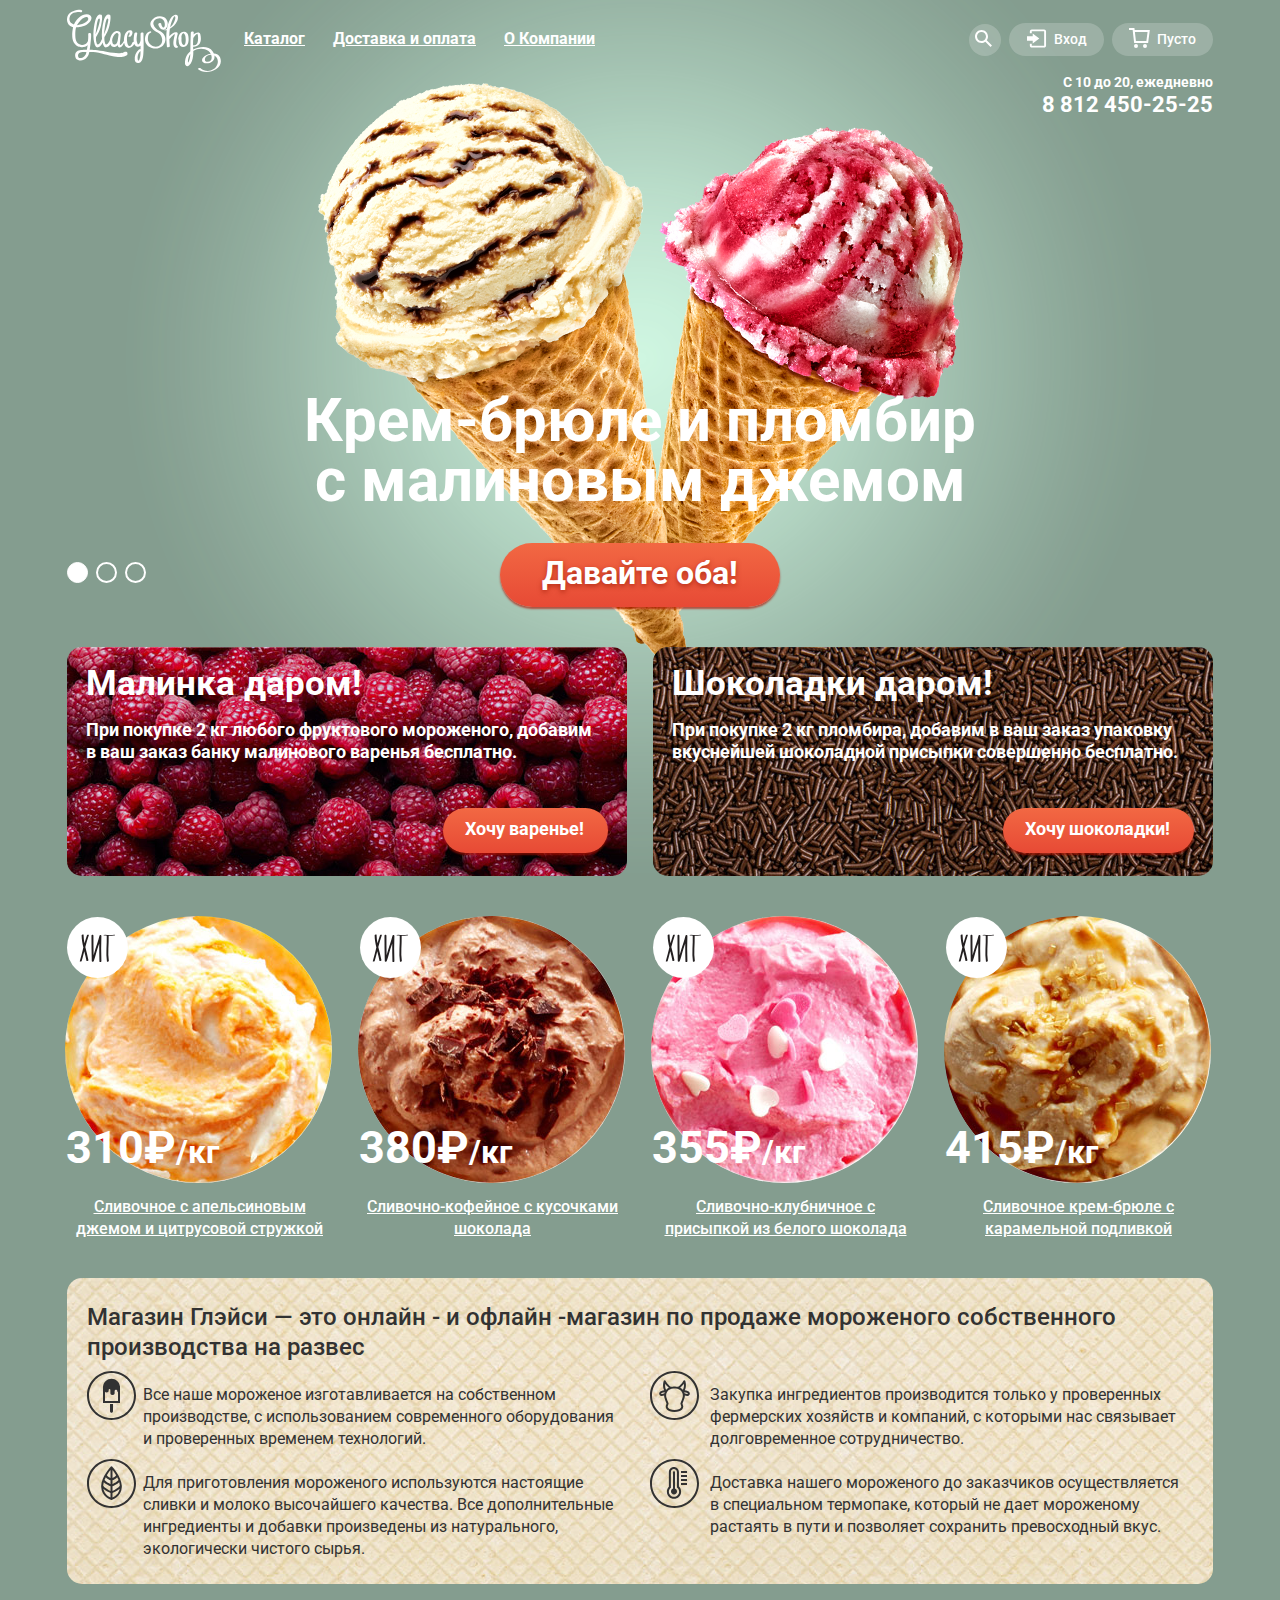
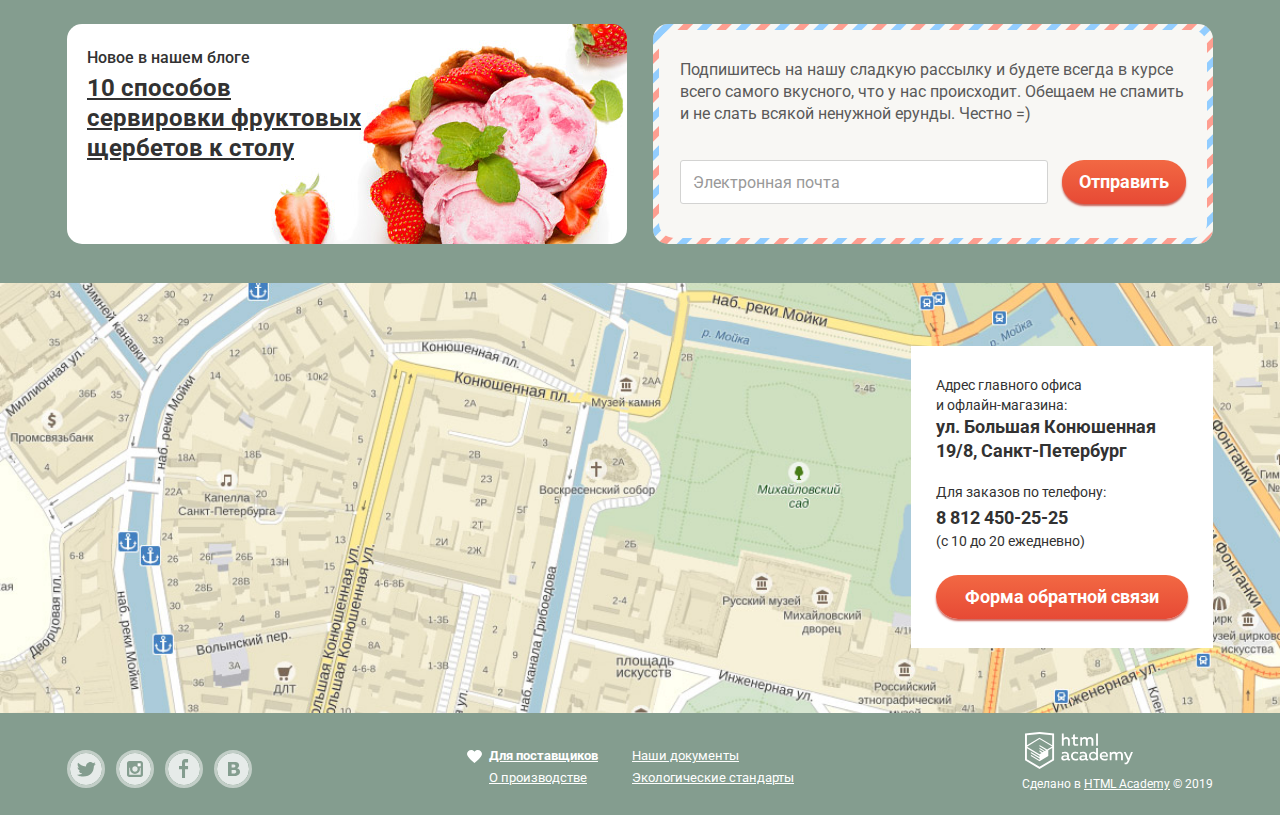
==== commit a20a07fa: "доработал проект, исправил ошибки по первой защите" ====
--- a/index.html
+++ b/index.html
@@ -198,7 +198,7 @@
       <li class="hits__item catalog-card">
         <div class="catalog-card__inner">
           <h3 class="catalog-card__header">
-            <a href="img/strawberry-ice-cream.jpg">Сливочно-клубничное с&nbsp;присыпкой из&nbsp;белого шоколада</a>
+            <a href="img/strawberry-ice-cream.jpg">Сливочно-клубничное с присыпкой из&nbsp;белого шоколада</a>
           </h3>
           <a class="catalog-card__image" href="img/strawberry-ice-cream.jpg">
             <img src="img/strawberry-ice-cream.jpg" width="267" height="267"
@@ -213,7 +213,7 @@
       <li class="hits__item catalog-card">
         <div class="catalog-card__inner">
           <h3 class="catalog-card__header">
-            <a href="img/cream-ice-cream.jpg">Сливочное крем-брюле с&nbsp;карамельной подливкой</a>
+            <a href="img/cream-ice-cream.jpg">Сливочное крем-брюле с карамельной подливкой</a>
           </h3>
           <a class="catalog-card__image" href="img/cream-ice-cream.jpg">
             <img src="img/cream-ice-cream.jpg" width="267" height="267"
@@ -230,7 +230,7 @@
   <section class="promotion-products">
     <h2 class="visually-hidden">Продвижение товара</h2>
     <div class="promotion-products__wrapper">
-      <h2>Магазин Глэйси&nbsp;&mdash; это онлайн&nbsp;&ndash; и&nbsp;офлайн-магазин по&nbsp;продаже мороженого
+      <h2>Магазин Глэйси&nbsp;&mdash;&nbsp;это онлайн&nbsp;- и&nbsp;офлайн&nbsp;-магазин по&nbsp;продаже мороженого
         собственного производства на&nbsp;развес</h2>
       <ul class="promotion-products__list features">
         <li class="features__item features__item--ice-cream">Все наше мороженое изготавливается на&nbsp;собственном
--- a/css/min.style.css
+++ b/css/min.style.css
@@ -1 +1 @@
-@keyframes slider-animation{from{transform:translateY(-1000px)}50%{transform:scale(1)}to{transform:translateY(0)}}@keyframes modal-animation{0%{transform:translateY(-1000px)}50%{transform:translateY(50px)}100%{transform:translateY(0)}}body{padding:0;background-color:#849d8f;color:#fff;font-family:"Roboto","Arial",sans-serif;font-size:16px;font-weight:400;line-height:22px}.hidden{display:none}.visually-hidden{clip:rect(0 0 0 0);position:absolute;border:0;height:1px;margin:-1px;padding:0;width:1px;overflow:hidden}:focus{-webkit-box-shadow:0 0 0 2px #8fbdec;box-shadow:0 0 0 2px #8fbdec;outline:none}.overlay{position:fixed;bottom:0;left:0;right:0;top:0;z-index:1;background-color:rgba(0,0,0,.3)}.ice-cream-1{background-color:#849d8f}.ice-cream-2{background-color:#8996a6}.ice-cream-3{background-color:#9d8b84}.slider-animation{animation-name:slider-animation;animation-duration:0.5s}.modal-animation{animation-name:modal-animation;animation-duration:0.5s}.main-header{padding-top:9px;color:#323232}.main-header__wrapper{display:-webkit-box;display:-ms-flexbox;display:flex;-webkit-box-align:start;-ms-flex-align:start;align-items:flex-start;-webkit-box-pack:start;-ms-flex-pack:start;justify-content:flex-start;margin:0 auto;padding:0 27px;width:1146px}.menu,.submenu{margin:0;padding:0;list-style-type:none}.menu{display:-webkit-box;display:-ms-flexbox;display:flex;-ms-flex-wrap:wrap;flex-wrap:wrap;margin-top:13px;width:550px;font-weight:700;line-height:18px}.menu a{display:block}.menu__item--catalog{position:relative}.menu__item--catalog::after{content:"";position:absolute;bottom:-3px;height:5px;width:90px;background-color:transparent}.navigation__logo{margin-right:9px;width:154px;height:62px}.menu .active{text-decoration:none;background-color:#d07058;color:#fff}.menu__link.active{font-weight:700}.menu__link{padding:8px 14px;border-radius:20px;color:#fff}.menu__link[href]:hover,.menu__link[href]:focus{text-decoration:none;background-color:#f7f6f3;color:#323232;font-weight:700}.menu__link[href]:active{background-color:#ededed;box-shadow:inset 0 2px 1px 0 #696969}.submenu{opacity:0;pointer-events:none;position:absolute;left:-5px;top:36px;z-index:1;border-radius:5px;width:142px;background-color:#f8f7f4;color:#323232;font-size:14px;font-weight:400;line-height:16px}.submenu,.tooltip{-webkit-box-shadow:0 20px 20px 0 rgba(0,0,0,.4);box-shadow:0 20px 20px 0 rgba(0,0,0,.4)}.submenu__item a{display:block;padding:6px 15px 10px 19px}.submenu__item--header a{border-bottom:1px solid #d1d0ce;margin:0 5px 3px;padding:13px 15px 10px;font-weight:700}.submenu__link{text-decoration:none;color:#323232}.submenu__link[href]:hover,.submenu__link[href]:focus{background-color:#fbded7}.submenu__link[href]:active{background-color:#f6b5a5}.menu__item--catalog:hover .submenu,.menu__link--catalog:hover .submenu,.menu__link--catalog:focus .submenu{opacity:1;pointer-events:auto}.menu__item--catalog:focus-within .submenu{opacity:1;pointer-events:auto}.user-navigation{align-self:flex-start;margin-left:auto;margin-top:14px;font-size:14px;line-height:16px}.user-navigation__item{position:relative;margin:0 0 0 8px}.user-navigation__item::after{content:"";position:absolute;bottom:-5px;height:5px;width:100px;background-color:transparent}.user-navigation__search::after{width:40px}.user-navigation__list{display:-webkit-box;display:-ms-flexbox;display:flex;-webkit-box-align:center;-ms-flex-align:center;align-items:center;-ms-flex-wrap:wrap;flex-wrap:wrap;justify-content:flex-end;margin:0;padding:0;width:400px;list-style-type:none}.user-navigation__link{display:block;position:relative;border-radius:25px;padding:8px 17px 9px 45px;text-decoration:none;background-color:rgba(255,255,255,.2);color:#fff;font-weight:500}.tooltip{opacity:0;pointer-events:none;position:absolute;right:0;top:36px;z-index:1;border-radius:5px;background-color:#f8f7f4;font-size:14px;line-height:24px}.tooltip input{border:1px solid rgba(178,178,178,.52);border-radius:5px;-webkit-box-sizing:border-box;box-sizing:border-box;height:44px;font:inherit;font-weight:700}.tooltip input::placeholder{color:#999;font-weight:400}.tooltip input::-ms-input-placeholder{color:#999;font-weight:400}.tooltip input:-ms-input-placeholder{color:#999;font-weight:400}.tooltip input:hover{border:1px solid transparent;-webkit-box-shadow:0 0 0 2px #d3d3d2;box-shadow:0 0 0 2px #d3d3d2}.tooltip input:focus{border:1px solid transparent;-webkit-box-shadow:0 0 0 2px #8fbdec;box-shadow:0 0 0 2px #8fbdec}.search-form{padding:20px 15px 21px;width:313px}.search-form input{padding:0 12px;width:100%}.login-form{padding:20px 18px 16px 18px;width:241px}.login-form__item{margin:0 0 21px 0}.login-form input{padding:0 14px;width:100%}.login-form__controls{display:-webkit-box;display:-ms-flexbox;display:flex;-webkit-box-align:start;-ms-flex-align:start;align-items:flex-start}.login-form__controls p{margin:0}.login-form__restore{display:inline-block;vertical-align:top;color:#323232;font-size:13px;line-height:15px}.login-form__btn{border-radius:20px;margin-right:20px;padding:9px 25px 8px}.user-navigation__search a{height:32px;padding:0;width:32px}.user-navigation__search svg{display:block;padding:6px 0 0 6px}.user-navigation__item:hover .tooltip,.user-navigation__link:hover .tooltip,.user-navigation__link:focus .tooltip{opacity:1;pointer-events:auto}.user-navigation__item:focus-within .tooltip{opacity:1;pointer-events:auto}.user-navigation__login svg{position:absolute;left:18px;top:6px;height:19px;width:20px}.user-navigation__link--basket svg{position:absolute;left:17px;top:5px;height:20px;width:21px}.user-navigation__link:hover path,.user-navigation__link--basket:hover circle,.user-navigation__link--login:hover polygon,.user-navigation__link:focus path,.user-navigation__link--basket:focus circle,.user-navigation__link--login:focus polygon{fill:#323232}.user-navigation__link:hover,.user-navigation__link:focus{background-color:#f8f7f4;color:#323232}.user-navigation__link--full{background-color:#f7f6f3;color:#323232}.user-navigation__link--full::before{content:"";position:absolute;left:18px;top:5px;height:20px;width:21px;background:url(../img/basket-full.svg)}.login-form__restore:hover,.login-form__restore:focus,.login-form__restore:active{color:#e84d37}.basket-block{text-align:right;-webkit-box-sizing:border-box;box-sizing:border-box;padding:18px 15px 21px;width:540px;color:#323232;font-size:13px;line-height:16px}.basket-block__list{display:-webkit-box;display:-ms-flexbox;display:flex;-webkit-box-orient:vertical;-webkit-box-direction:normal;-ms-flex-direction:column;flex-direction:column;text-align:left;border-bottom:1px solid #cacac7;margin:0 0 14px;padding:0 0 6px 0;list-style-type:none}.basket-block__item{display:-webkit-box;display:-ms-flexbox;display:flex;-webkit-box-align:start;-ms-flex-align:start;align-items:flex-start;margin-bottom:10px;padding-left:1px}.order__remove{display:block;border:0;height:11px;margin:12px 14px 0 0;padding:0;width:11px;background:url(../img/button-remove.svg) no-repeat;font-size:0}.order__image{display:block;border-radius:50%;height:33px;margin:1px 13px 0 0;width:33px;overflow:hidden}.order__image img{display:block;height:auto;width:100%}.order__header{-webkit-box-flex:1;flex-grow:1;margin:11px 26px 0 0;max-width:221px;min-height:32px;width:220px}.order__price-block{margin:11px 28px 0 0}.order__count-price{margin:11px 0 0 0}.basket-block__total-price{margin:0 0 14px;font-size:15px;font-weight:700;line-height:18px}.order__price{color:#999;margin:12px 0 0 0}.basket-block__btn{border-radius:25px;padding:10px 15px}.btn{display:inline-block;vertical-align:middle;border:0;text-decoration:none;background-image:-webkit-gradient(linear,left bottom,left top,from(#e74a35),to(#f26843));background-image:-webkit-linear-gradient(bottom,#e74a35,#f26843);background-image:-o-linear-gradient(bottom,#e74a35,#f26843);background-image:linear-gradient(to top,#e74a35,#f26843);-webkit-box-shadow:0 2px 2px 0 rgba(172,16,0,.64);box-shadow:0 2px 2px 0 rgba(172,16,0,.64);color:#fff;font-size:18px;font-weight:700;line-height:24px}.btn:hover,.btn:focus{background-image:-webkit-gradient(linear,left top,left bottom,from(rgba(255,255,255,.2)),to(rgba(255,255,255,.2))),-webkit-gradient(linear,left bottom,left top,from(#e74a35),to(#f26843));background-image:-webkit-linear-gradient(top,rgba(255,255,255,.2),rgba(255,255,255,.2)),-webkit-linear-gradient(bottom,#e74a35,#f26843);background-image:-o-linear-gradient(top,rgba(255,255,255,.2),rgba(255,255,255,.2)),-o-linear-gradient(bottom,#e74a35,#f26843);background-image:linear-gradient(to bottom,rgba(255,255,255,.2),rgba(255,255,255,.2)),linear-gradient(to top,#e74a35,#f26843);-webkit-box-shadow:0 2px 2px 0 #ac1000;box-shadow:0 2px 2px 0 #ac1000}.btn:active{background-image:-webkit-gradient(linear,left top,left bottom,from(rgba(0,0,0,.07)),to(rgba(0,0,0,.07))),-webkit-gradient(linear,left top,left bottom,from(#e74a35),to(#f26843));background-image:-webkit-linear-gradient(top,rgba(0,0,0,.07),rgba(0,0,0,.07)),-webkit-linear-gradient(top,#e74a35,#f26843);background-image:-o-linear-gradient(top,rgba(0,0,0,.07),rgba(0,0,0,.07)),-o-linear-gradient(top,#e74a35,#f26843);background-image:linear-gradient(to bottom,rgba(0,0,0,.07),rgba(0,0,0,.07)),linear-gradient(to bottom,#e74a35,#f26843);-webkit-box-shadow:inset 0 2px 2px 0 #942718;box-shadow:inset 0 2px 2px 0 #942718}.page-content__header,.slider{text-align:right;margin:0 auto;padding:0 27px;width:1146px}.page-content__header{margin-bottom:13px}.page-content__header p{margin:0;margin-left:auto}.slider{text-align:center}.slider__list{margin:0;padding:0;list-style-type:none}.slider img{position:absolute;left:0;right:0;top:0;z-index:-1;margin:0 auto}.slider h3{text-align:center;margin:0 auto 32px;padding-top:261px;width:675px;font-size:60px;font-weight:700;line-height:60px}.ice-cream__btn{border-radius:50px;margin-bottom:40px;padding:8px 42px 12px;font-size:32px;line-height:44px;text-shadow:0 2px 5px rgba(160,32,11,.76)}.controls-wrapper{position:relative}.slider__controls{display:-webkit-box;display:-ms-flexbox;display:flex;position:absolute;bottom:64px;margin:0;padding:0;list-style-type:none}.slider__btn{display:block;border:2px solid #fff;border-radius:50%;height:21px;margin-right:8px;padding:0;width:21px;background-color:transparent;cursor:pointer}.slider__btn:hover,.slider__btn:focus{background-color:rgba(255,255,255,.4)}.slider__btn:active{border:2px solid #fff;background-color:#fff}.slider__btn.active{border:1px solid #fff;background-color:#fff}.banners{margin-bottom:28px;font-size:18px;font-weight:700}.banners__wrapper{display:-webkit-box;display:-ms-flexbox;display:flex;-webkit-box-pack:justify;-ms-flex-pack:justify;justify-content:space-between;margin:0 auto;padding:0 27px;width:1146px}.banners__item{display:-webkit-box;display:-ms-flexbox;display:flex;-webkit-box-orient:vertical;-webkit-box-direction:normal;-ms-flex-direction:column;flex-direction:column;border-radius:15px;-webkit-box-sizing:border-box;box-sizing:border-box;padding:16px 19px 23px;width:560px}.banners__item h3{margin:0 0 15px;font-size:35px;line-height:41px}.banners p{margin:0 0 16px}.banners__item p:last-of-type{margin:0 0 45px}.banner--raspberries{background:#2c0103 url(../img/raspberry-back.jpg) repeat;-webkit-background-size:cover;background-size:cover}.banner--chocolate{background:#4e3b36 url(../img/chocolate-back.jpg) repeat;-webkit-background-size:cover;background-size:cover}.banner__btn{align-self:flex-end;border-radius:30px;margin-left:auto;margin-top:auto;padding:9px 24px 12px 22px}.hits__list,.catalog__list{display:-webkit-box;display:-ms-flexbox;display:flex;-ms-flex-wrap:wrap;flex-wrap:wrap;margin:0 auto;padding:0;width:1174px;list-style-type:none}.catalog-card{-webkit-box-align:center;-ms-flex-align:center;align-items:center;position:relative;text-align:center;border-radius:5px;padding-top:6px;width:293px}.catalog-card:nth-child(4n){margin-right:0}.catalog-card__inner{display:-webkit-box;display:-ms-flexbox;display:flex;-webkit-box-orient:vertical;-webkit-box-direction:normal;-ms-flex-direction:column;flex-direction:column;position:relative;border-radius:10px;-webkit-box-sizing:border-box;box-sizing:border-box;margin-bottom:-53px;padding:6px 12px 22px}.catalog-card__header{text-align:center;margin:0;padding:0 6px 15px;color:#fff;font-weight:500;font-size:16px;line-height:22px}.catalog-card__header a{display:block;color:inherit}.catalog-card__header a:hover,.catalog-card__header a:focus,.catalog-card__header a:active{color:#ffbc9e}.catalog-card__image{-webkit-box-ordinal-group:0;-ms-flex-order:-1;order:-1;border-radius:50%;height:267px;margin-bottom:13px;width:267px;overflow:hidden}.catalog-card img{display:block;height:auto;width:100%}.catalog-card__price{position:absolute;left:13px;top:215px;margin:0;font-size:45px;font-weight:700;line-height:45px}.catalog-card__weight{font-size:32px}.catalog-card__btn{-ms-grid-row-align:center;align-self:center;border-radius:30px;padding:9px 16px;opacity:0}.catalog-card__label{position:absolute;left:14px;top:7px;border-radius:50%;height:61px;margin:0;width:61px;background:#fff url(../img/hit.svg) no-repeat;font-size:0}.catalog-card:hover .catalog-card__inner{z-index:1;background-color:rgba(255,255,255,.2)}.catalog-card:hover .catalog-card__btn{opacity:1}.promotion-products{margin:12px 0 40px 0;color:#323232}.promotion-products__wrapper{border-radius:15px;-webkit-box-sizing:border-box;box-sizing:border-box;margin:0 auto;padding:24px 0 15px 20px;width:1146px;background:#ede2c7 url(../img/wafer-back.jpg) repeat}.promotion-products h2{margin:0 0 9px;font-size:24px;font-weight:500;line-height:30px}.promotion-products__list{display:-webkit-box;display:-ms-flexbox;display:flex;-ms-flex-wrap:wrap;flex-wrap:wrap;margin:0;padding:0;list-style-type:none}.features__item{position:relative;-webkit-box-sizing:border-box;box-sizing:border-box;flex-basis:50%;margin-bottom:9px;max-width:50%;padding:13px 21px 0 56px}.features__item:nth-child(2n){padding-left:60px}.features__item::before{content:"";position:absolute;left:0;top:0;height:49px;width:49px}.features__item--ice-cream::before{background:url(../img/ice-cream.svg) no-repeat}.features__item--cow::before{background:url(../img/cow.svg) no-repeat}.features__item--leaf::before{background:url(../img/leaf.svg) no-repeat}.features__item--thermometer:before{background:url(../img/thermometer.svg) no-repeat}.news{margin-bottom:39px}.news__wrapper{display:-webkit-box;display:-ms-flexbox;display:flex;-webkit-box-pack:justify;-ms-flex-pack:justify;justify-content:space-between;margin:0 auto;width:1146px}.news__item{border-radius:15px;-webkit-box-sizing:border-box;box-sizing:border-box;width:560px}.article-preview{padding:23px 20px 20px;background:#fff url(../img/strawberry-back.jpg) no-repeat;background-position:-52px -224px;color:#323232}.article-preview h3{margin:0 0 4px;font-size:16px;font-weight:500;line-height:22px}.article-preview__link{display:block;width:281px;color:#323232;font-size:24px;font-weight:700;line-height:30px}.article-preview__link:hover,.article-preview__link:focus,.article-preview__link:active{color:#e84d37}.subscribe-form{display:flex;padding:6px;background:#f8f7f4 url(../img/mail-back.svg) no-repeat;background-position:center;-webkit-background-size:cover;background-size:cover}.subscribe-form__wrapper{border-radius:15px;padding:29px 21px 34px;background-color:#f8f7f4}.subscribe-form__description{margin:0 0 16px;color:#5a5a5a}.subscribe-form__description:last-of-type{margin:0 0 35px}.subscribe-form form{display:-webkit-box;display:-ms-flexbox;display:flex}.subscribe-form__field{margin:0}.subscribe-form__field input{border:1px solid #d3d3d2;border-radius:3px;-webkit-box-sizing:border-box;box-sizing:border-box;height:44px;padding-left:12px;width:368px;font:inherit;font-weight:700}.subscribe-form__field input::placeholder{color:#999;font-weight:400}.subscribe-form__field input:-ms-input-placeholder{color:#999;font-weight:400}.subscribe-form__field input::-ms-input-placeholder{color:#999;font-weight:400}.subscribe-form__field input:hover{border:1px solid transparent;-webkit-box-shadow:0 0 0 2px #d3d3d2;box-shadow:0 0 0 2px #d3d3d2}.subscribe-form__field input:focus{border:1px solid transparent;-webkit-box-shadow:0 0 0 2px #8fbdec;box-shadow:0 0 0 2px #8fbdec}.subscribe-form__btn{border-radius:25px;margin-left:auto;padding:0 17px;color:#fefefe}.map{position:relative;margin:0 auto;min-height:430px;padding-left:0;width:100%;background:#f7f1d9 url(../img/map.jpg) no-repeat;background-position:50% -90px;-webkit-background-size:cover;background-size:cover;color:#323232;font-size:14px;line-height:20px}.map iframe{display:block;border:0;height:430px;width:100%}.map__wrapper{position:absolute;bottom:0;left:0;right:0;top:0;margin:0 auto;width:1200px}.map__address{display:-webkit-box;display:-ms-flexbox;display:flex;-webkit-box-orient:vertical;-webkit-box-direction:normal;-ms-flex-direction:column;flex-direction:column;position:absolute;right:27px;top:63px;z-index:1;-webkit-box-sizing:border-box;box-sizing:border-box;padding:29px 25px 29px 25px;width:302px}.feedback{background-color:#fff}.feedback__header{margin:0;font-size:14px;font-weight:400;line-height:20px}.feedback__address{margin:0 0 19px;width:230px;font-size:18px;font-weight:700;line-height:24px}.feedback__order-phone{margin:0 0 4px}.feedback__phone{margin:0 0 25px}.feedback__phone a{text-decoration:none;color:#323232;font-size:18px;font-weight:700;line-height:24px}.feedback__phone a:hover,.feedback__phone a:focus{color:#e84d37}.feedback__link{text-align:center;border-radius:25px;padding:10px 5px}.modal-wrapper{display:flex;flex-direction:column;overflow:auto}.modal{background-color:#f8f7f4}.modal-feedback{position:relative;text-align:right;border-radius:10px;margin:auto;padding:16px 25px 26px 23px;width:430px}.modal-feedback fieldset{border:0;padding:0}.modal-feedback__legend{text-align:left;margin-bottom:20px;color:#323232;font-size:24px;font-weight:500;line-height:28px}.modal-feedback__main-info{width:267px}.modal-feedback__main-info input{-webkit-box-sizing:border-box;box-sizing:border-box;height:43px;width:100%}.modal-feedback__main-info p{margin:0 0 21px 0}.modal-feedback__text{margin:0 0 19px 0;padding:0}.modal-feedback input,.modal-feedback textarea{border:1px solid #d3d3d2;border-radius:5px;padding:0 13px;color:#323232;font:inherit;font-weight:700;line-height:24px}.modal-feedback textarea{padding:9px 14px}.modal-feedback input::placeholder,.modal-feedback textarea::placeholder{color:#999;font-weight:400}.modal-feedback input::-ms-input-placeholder,.modal-feedback textarea::-ms-input-placeholder{color:#999;font-weight:400}.modal-feedback input:-ms-input-placeholder,.modal-feedback textarea:-ms-input-placeholder{color:#999;font-weight:400}.modal-feedback input:hover,.modal-feedback textarea:hover{border:1px solid transparent;-webkit-box-shadow:0 0 0 2px #d3d3d2;box-shadow:0 0 0 2px #d3d3d2}.modal-feedback input:focus,.modal-feedback textarea:focus{border:1px solid transparent;-webkit-box-shadow:0 0 0 2px #8fbdec;box-shadow:0 0 0 2px #8fbdec}.modal-feedback textarea{-webkit-box-sizing:border-box;box-sizing:border-box;min-height:155px;width:100%}.modal__btn{position:absolute;right:15px;top:15px;border:0;height:17px;padding:0;width:17px;background:url(../img/button-remove-big.svg) no-repeat;font-size:0}.modal-feedback__btn{border-radius:40px;padding:10px 22px;color:#fefefe}.page-content__header{display:-webkit-box;display:-ms-flexbox;display:flex;-webkit-box-align:end;-ms-flex-align:end;align-items:flex-end}.page-catalog .page-content__header{margin-bottom:2px}.breadcrumbs{display:-webkit-box;display:-ms-flexbox;display:flex;margin:0;padding:0;list-style-type:none}.breadcrumbs__item{position:relative;padding-right:21px}.breadcrumbs__item::after{content:"»";position:absolute;right:7px}.breadcrumbs__item:last-child::after{content:""}.breadcrumbs a{color:#fff;font-size:14px;line-height:16px}.breadcrumbs a[href]:hover,.breadcrumbs a[href]:focus,.breadcrumbs a[href]:active{color:#ffbc9e}.contacts{margin-left:auto;font-weight:700}.contacts span{font-size:14px;line-height:16px}.contacts a{display:block;text-decoration:none;color:#fff;font-size:22px;line-height:24px}.contacts a:hover{color:#ffbc9e}h1{margin:0 auto 18px;padding:0 27px;width:1146px;font-size:35px;line-height:41px}.filters{margin:0 auto 28px;padding:0 27px;width:1146px;font-weight:500}.filters form{display:-webkit-box;display:-ms-flexbox;display:flex;-ms-flex-wrap:wrap;flex-wrap:wrap;-webkit-box-align:start;-ms-flex-align:start;align-items:flex-start;width:880px}.catalog-filter{border:0;margin:0 15px 7px 0;padding:0}.catalog-filter--filler{margin-bottom:0;margin-right:12px}.catalog-filter__wrapper,.catalog-filter__list{border-radius:25px;background-color:rgba(255,255,255,.2)}.catalog-filter__wrapper--select{position:relative}.catalog-filter__wrapper--select::after{content:"";position:absolute;right:15px;top:13px;border-color:#fff transparent transparent transparent;border-style:solid;border-width:11px 5.5px 0 5.5px;height:0;width:0}.catalog-filter select{border:0;border-radius:inherit;height:inherit;padding:8px 30px 9px 13px;width:194px;-webkit-appearance:none;-moz-appearance:none;appearance:none;background-color:transparent;color:#fff;font-weight:500}.catalog-filter select:hover{color:#323232}.catalog-filter__wrapper--select:hover::after{content:"";position:absolute;right:14px;top:13px;border-color:#323232 transparent transparent transparent;border-style:solid;border-width:11px 5.5px 0 5.5px;height:0;width:0}.catalog-filter option{background-color:transparent}.catalog-filter select::-ms-expand{display:none}.catalog-filter__legend{align-self:flex-start;display:block;margin:0;padding:8px 0 6px 16px;font-size:14px;line-height:16px}.range{position:relative;min-height:36px;width:219px;font-size:0}.price{padding-bottom:5px;padding-top:7px}.price input{width:24px}.range::before{content:"";position:absolute;left:22px;top:16px;height:4px;width:176px;background-color:rgba(255,255,255,.5)}.range__line{position:absolute;left:20%;top:16px;height:4px;width:45%;background-color:#fff}.range__btn{position:absolute;top:8px;border:0;border-radius:50%;height:20px;width:20px;background-color:#fff;cursor:pointer}.range__btn::before{content:"";position:absolute;left:8px;top:8px;border-radius:50%;height:4px;width:4px;background-color:#ababab}.range__btn--left{left:35px}.range__btn--right{right:66px}.radio-filter,.checkbox-filter{display:-webkit-box;display:-ms-flexbox;display:flex;-webkit-box-align:center;-ms-flex-align:center;align-items:center;-ms-flex-wrap:wrap;flex-wrap:wrap;margin:0;padding:7px 0 0 13px;list-style-type:none}.radio-filter__item,.checkbox-filter__item{position:relative;margin:0 17px 7px 0}.radio-filter{width:402px}.radio-filter__item,.checkbox-filter__item{padding-left:32px}.radio-filter label::before{content:"";position:absolute;left:1px;top:0;border:3px solid #fff;border-radius:50%;height:16px;width:16px;opacity:.8}.radio-filter__input:checked~.radio-filter__label::before{content:"";position:absolute;left:1px;top:0;border:3px solid #fff;border-radius:50%;height:16px;width:16px;opacity:.8}.radio-filter__input:checked~.radio-filter__label::after{content:"";position:absolute;top:7px;left:8px;border-radius:50%;height:8px;width:8px;background-color:#fff;opacity:.8}.radio-filter label:hover::before,.radio-filter__input:checked~.radio-filter__label:hover::before,.radio-filter__input:checked~.radio-filter__label:hover::after{opacity:1}.radio-filter__input:focus .radio-filter__label::before,.checkbox-filter__input:focus .checkbox-filter__label::before{-webkit-box-shadow:0 0 0 2px #8fbdec;box-shadow:0 0 0 2px #8fbdec;outline:none}.radio-filter__input:disabled label::before,.checkbox-filter__input:disabled label::before{border-color:#fff;opacity:.4}.radio-filter__input:checked:disabled label::before{border-color:#fff;opacity:.4}.radio-filter__input:checked:disabled label::after{background-color:#fff;opacity:.4}.radio-filter__input:checked:hover:disabled label::before,.checkbox-filter__input:checked:hover:disabled label::before{border-color:#fff;opacity:.4}.radio-filter__input:checked:hover:disabled label::after{background-color:#fff;opacity:.4}.checkbox-filter{padding-left:15px;width:687px}.checkbox-filter__item{margin-right:20px}.checkbox-filter__label::before{content:"";position:absolute;left:0;top:1px;height:21px;width:22px;background:url(../img/checkbox-off.svg) no-repeat;background-size:contain;opacity:.8}.checkbox-filter__label:hover::before{opacity:1}.checkbox-filter__input:checked~.checkbox-filter__label::before{content:"";position:absolute;left:0;top:1px;border:0;height:21px;width:25px;background:url(../img/checkbox-on.svg) no-repeat;background-size:contain}.catalog{margin-bottom:55px}.price input{border:0;background-color:transparent}.filters input,.filters button{color:#fff;font:inherit}.filters__btn{align-self:flex-start;border:2px solid #fff;border-radius:20px;margin-top:30px;padding:5px 27px;background-color:rgba(255,255,255,.2)}.filters__btn:hover{border:2px solid #fff;background-color:#fff;color:#323232;font-weight:500}.filters__btn:active{background-color:#ededed;-webkit-box-shadow:inset 0 2px 1px 0 #696969;box-shadow:inset 0 2px 1px 0 #696969}.pagination{display:-webkit-box;display:-ms-flexbox;display:flex;-webkit-box-pack:end;-ms-flex-pack:end;justify-content:flex-end;margin:0 auto 30px;padding:0 27px;width:1146px;list-style-type:none;color:rgba(255,255,255,.2)}.pagination li{margin-left:4px}.pagination .pagination__item--next{margin-left:0}.pagination__item--previous svg{-webkit-transform:rotate(180deg);-ms-transform:rotate(180deg);transform:rotate(180deg)}.pagination__item--previous path{fill:rgba(255,255,255,.2)}.pagination a{display:block;text-align:center;border-radius:50%;height:25px;width:25px;line-height:27px}.pagination__item--previous a{text-align:left}.pagination__item--next a{text-align:right}.pagination__item--next path{fill:#fff}.pagination__item a[href]{text-decoration:none;color:#fff;cursor:pointer}.pagination__item a[href]:hover,.pagination__item a[href]:focus{background-color:rgba(255,255,255,.2)}.pagination__item a[href]:active{background-color:#fff;color:#323232}.pagination__item--current a{background-color:#fff;color:#323232}.pagination__item.pagination__item--next a:hover,.pagination__item.pagination__item--next a:active{background-color:transparent}.main-footer--catalog .main-footer__wrapper{border-top:1px solid #fff;padding-bottom:26px}.main-footer__wrapper{display:-webkit-box;display:-ms-flexbox;display:flex;-webkit-box-align:start;-ms-flex-align:start;align-items:flex-start;-webkit-box-pack:start;-ms-flex-pack:start;justify-content:flex-start;margin:0 auto;padding:18px 0 22px;width:1146px}.main-footer__item ul{margin:0;padding:0;list-style-type:none}.footer-social{margin:19px 214px 0 0;width:185px}.footer-social__list{display:-webkit-box;display:-ms-flexbox;display:flex;-ms-flex-wrap:wrap;flex-wrap:wrap}.footer-social__list li{margin-right:11px}.footer-social__list li:nth-child(4n){margin-right:0}.footer-social__btn{display:block}.footer-social__list svg{display:block;border:3px solid rgba(255,255,255,.5);border-radius:50%}.footer-social__list path{fill:#fff;opacity:.8}.footer-social__btn svg:hover,.footer-social__btn svg:focus,.footer-social__btn svg:active{border:3px solid rgba(255,255,255,.7)}.footer-social__btn svg:hover path,.footer-social__btn svg:focus path,.footer-social__btn svg:active path{fill:#fff}.footer-social__list a{text-decoration:none;color:#fff}.footer-info{align-self:flex-start;position:relative;margin-top:14px;width:380px}.footer-info__list{display:-webkit-box;display:-ms-flexbox;display:flex;-ms-flex-wrap:wrap;flex-wrap:wrap}.footer-info__list li:nth-child(2n 1){width:143px}.footer-info__list a{display:block;margin-bottom:3px;padding-left:23px;color:#fff;font-size:13px;line-height:20px}.footer-info__heart::before{content:"";position:absolute;left:1px;top:4px;height:13px;width:15px;background:url(../img/heart.svg)}.footer-info__list a:hover,.footer-info__list a:focus,.footer-info__list a:active,.footer-copyright__html-academy:hover,.footer-copyright__html-academy:focus,.footer-copyright__html-academy:active{color:#ffbc9e}.footer-copyright{margin-left:auto;margin-top:1px;font-size:12px;line-height:18px}.footer-copyright__html-academy-logo{display:block;height:39px;margin-left:2px;width:108px}.footer-copyright__html-academy-logo img{display:block;height:auto;padding-left:1px;width:100%}.footer-copyright p{margin:4px 0 0 0}.footer-copyright a{color:#fff}
+@keyframes slider-animation {from {transform: translateY(-1000px);}50% {transform: scale(1);}to {transform: translateY(0px);}}@keyframes modal-animation {0% {transform: translateY(-1000px);}50% {transform: translateY(50px);}100% {transform: translateY(0px);}}body {padding: 0;background-color: #849d8f;color: #ffffff;font-family: "Roboto", "Arial", sans-serif;font-size: 16px;font-weight: 400;line-height: 22px;}.hidden {display: none;}.visually-hidden {clip: rect(0 0 0 0);position: absolute;border: 0;height: 1px;margin: -1px;padding: 0;width: 1px;overflow: hidden;}:focus {-webkit-box-shadow: 0 0 0 2px #8fbdec;box-shadow: 0 0 0 2px #8fbdec;outline: none;}.overlay {position: fixed;bottom: 0;left: 0;right: 0;top: 0;z-index: 1;background-color: rgba(0, 0, 0, 0.3);}.ice-cream-1 {background-color: #849d8f;}.ice-cream-2 {background-color: #8996a6;}.ice-cream-3 {background-color: #9d8b84;}.slider-animation {animation-name: slider-animation;animation-duration: 0.5s;}.modal-animation {animation-name: modal-animation;animation-duration: 0.5s;}/* HEADER */.main-header {padding-top: 9px;color: #323232;}.main-header__wrapper {display: -webkit-box;display: -ms-flexbox;display: flex;-webkit-box-align: start;-ms-flex-align: start;align-items: flex-start;-webkit-box-pack: start;-ms-flex-pack: start;justify-content: flex-start;margin: 0 auto;padding: 0 27px;width: 1146px;}.menu,.submenu {margin: 0;padding: 0;list-style-type: none;}.menu {display: -webkit-box;display: -ms-flexbox;display: flex;-ms-flex-wrap: wrap;flex-wrap: wrap;margin-top: 13px;width: 550px;font-weight: 700;line-height: 18px;}.menu a {display: block;}.menu__item--catalog {position: relative;}.menu__item--catalog::after {content: "";position: absolute;bottom: -3px;height: 5px;width: 90px;background-color: transparent;}.navigation__logo {margin-right: 9px;width: 154px;height: 62px;}.menu .active {text-decoration: none;background-color: #d07058;color: #ffffff;}.menu__link.active {font-weight: 700;}.menu__link {padding: 8px 14px;border-radius: 20px;color: #ffffff;}.menu__link[href]:hover,.menu__link[href]:focus {text-decoration: none;background-color: #f7f6f3;color: #323232;font-weight: bold;}.menu__link[href]:active {background-color: #ededed;box-shadow: inset 0 2px 1px 0 #696969;}.submenu {opacity: 0;pointer-events: none;position: absolute;left: -5px;top: 36px;z-index: 1;border-radius: 5px;width: 142px;background-color: #f8f7f4;color: #323232;font-size: 14px;font-weight: 400;line-height: 16px;}.submenu,.tooltip {-webkit-box-shadow: 0 20px 20px 0 rgba(0, 0, 0, 0.4);box-shadow: 0 20px 20px 0 rgba(0, 0, 0, 0.4);}.submenu__item a {display: block;padding: 6px 15px 10px 19px;}.submenu__item--header a {border-bottom: 1px solid #d1d0ce;margin: 0 5px 3px;padding: 13px 15px 10px;font-weight: 700;}.submenu__link {text-decoration: none;color: #323232;}.submenu__link[href]:hover,.submenu__link[href]:focus {background-color: #fbded7;}.submenu__link[href]:active {background-color: #f6b5a5;}.menu__item--catalog:hover .submenu,.menu__link--catalog:hover + .submenu,.menu__link--catalog:focus + .submenu {opacity: 1;pointer-events: auto;}.menu__item--catalog:focus-within .submenu {opacity: 1;pointer-events: auto;}.user-navigation {align-self: flex-start;margin-left: auto;margin-top: 14px;font-size: 14px;line-height: 16px;}.user-navigation__item {position: relative;margin: 0 0 0 8px;}.user-navigation__item::after {content: "";position: absolute;bottom: -5px;height: 5px;width: 100px;background-color: transparent;}.user-navigation__search::after {width: 40px;}.user-navigation__list {display: -webkit-box;display: -ms-flexbox;display: flex;-webkit-box-align: center;-ms-flex-align: center;align-items: center;-ms-flex-wrap: wrap;flex-wrap: wrap;justify-content: flex-end;margin: 0;padding: 0;width: 400px;list-style-type: none;}.user-navigation__link {display: block;position: relative;border-radius: 25px;padding: 8px 17px 9px 45px;text-decoration: none;background-color: rgba(255, 255, 255, 0.2);color: #ffffff;font-weight: 500;}.tooltip {opacity: 0;pointer-events: none;position: absolute;right: 0;top: 36px;z-index: 1;border-radius: 5px;background-color: #f8f7f4;font-size: 14px;line-height: 24px;}.tooltip input {border: 1px solid rgba(178, 178, 178, 0.52);border-radius: 5px;-webkit-box-sizing: border-box;box-sizing: border-box;height: 44px;font: inherit;font-weight: 700;}.tooltip input::placeholder {color: #999999;font-weight: 400;}.tooltip input::-ms-input-placeholder {color: #999999;font-weight: 400;}.tooltip input:-ms-input-placeholder {color: #999999;font-weight: 400;}.tooltip input:hover {border: 1px solid transparent;-webkit-box-shadow: 0 0 0 2px #d3d3d2;box-shadow: 0 0 0 2px #d3d3d2;}.tooltip input:focus {border: 1px solid transparent;-webkit-box-shadow: 0 0 0 2px #8fbdec;box-shadow: 0 0 0 2px #8fbdec;}.search-form {padding: 20px 15px 21px;width: 313px;}.search-form input {padding: 0 12px;width: 100%;}.login-form {padding: 20px 18px 16px 18px;width: 241px;}.login-form__item {margin: 0 0 21px 0;}.login-form input {padding: 0 14px;width: 100%;}.login-form__controls {display: -webkit-box;display: -ms-flexbox;display: flex;-webkit-box-align: start;-ms-flex-align: start;align-items: flex-start;}.login-form__controls p {margin: 0;}.login-form__restore {display: inline-block;vertical-align: top;color: #323232;font-size: 13px;line-height: 15px;}.login-form__btn {border-radius: 20px;margin-right: 20px;padding: 9px 25px 8px;}.user-navigation__search a {height: 32px;padding: 0;width: 32px;}.user-navigation__search svg {display: block;padding: 6px 0 0 6px;}.user-navigation__item:hover .tooltip,.user-navigation__link:hover + .tooltip,.user-navigation__link:focus + .tooltip {opacity: 1;pointer-events: auto;}.user-navigation__item:focus-within .tooltip {opacity: 1;pointer-events: auto;}.user-navigation__login svg {position: absolute;left: 18px;top: 6px;height: 19px;width: 20px;}.user-navigation__link--basket svg {position: absolute;left: 17px;top: 5px;height: 20px;width: 21px;}.user-navigation__link:hover path,.user-navigation__link--basket:hover circle,.user-navigation__link--login:hover polygon,.user-navigation__link:focus path,.user-navigation__link--basket:focus circle,.user-navigation__link--login:focus polygon {fill: #323232;}.user-navigation__link:hover,.user-navigation__link:focus {background-color: #f8f7f4;color: #323232;}.user-navigation__link--full {background-color: #f7f6f3;color: #323232;}.user-navigation__link--full::before {content: "";position: absolute;left: 18px;top: 5px;height: 20px;width: 21px;background: url("../img/basket-full.svg");}.login-form__restore:hover,.login-form__restore:focus,.login-form__restore:active {color: #e84d37;}.basket-block {text-align: right;-webkit-box-sizing: border-box;box-sizing: border-box;padding: 18px 15px 21px;width: 540px;color: #323232;font-size: 13px;line-height: 16px;}.basket-block__list {display: -webkit-box;display: -ms-flexbox;display: flex;-webkit-box-orient: vertical;-webkit-box-direction: normal;-ms-flex-direction: column;flex-direction: column;text-align: left;border-bottom: 1px solid #cacac7;margin: 0 0 14px;padding: 0 0 6px 0;list-style-type: none;}.basket-block__item {display: -webkit-box;display: -ms-flexbox;display: flex;-webkit-box-align: start;-ms-flex-align: start;align-items: flex-start;margin-bottom: 10px;padding-left: 1px;}.order__remove {display: block;border: 0;height: 11px;margin: 12px 14px 0 0;padding: 0;width: 11px;background: url("../img/button-remove.svg") no-repeat;font-size: 0;}.order__image {display: block;border-radius: 50%;height: 33px;margin: 1px 13px 0 0;width: 33px;overflow: hidden;}.order__image img {display: block;height: auto;width: 100%;}.order__header {-webkit-box-flex: 1;flex-grow: 1;margin: 11px 26px 0 0;max-width: 221px;min-height: 32px;width: 220px;}.order__price-block {margin: 11px 28px 0 0;}.order__count-price {margin: 11px 0 0 0;}.basket-block__total-price {margin: 0 0 14px;font-size: 15px;font-weight: 700;line-height: 18px;}.order__price {color: #999999;margin: 12px 0 0 0;}.basket-block__btn {border-radius: 25px;padding: 10px 15px;}.btn {display: inline-block;vertical-align: middle;border: 0;text-decoration: none;background-image: -webkit-gradient(linear, left bottom, left top, from(#e74a35), to(#f26843));background-image: -webkit-linear-gradient(bottom, #e74a35, #f26843);background-image: -o-linear-gradient(bottom, #e74a35, #f26843);background-image: linear-gradient(to top, #e74a35, #f26843);-webkit-box-shadow: 0 2px 2px 0 rgba(172, 16, 0, 0.64);box-shadow: 0 2px 2px 0 rgba(172, 16, 0, 0.64);color: #ffffff;font-size: 18px;font-weight: 700;line-height: 24px;}.btn:hover,.btn:focus {background-image: -webkit-gradient(linear, left top, left bottom, from(rgba(255, 255, 255, 0.2)), to(rgba(255, 255, 255, 0.2))), -webkit-gradient(linear, left bottom, left top, from(#e74a35), to(#f26843));background-image: -webkit-linear-gradient(top, rgba(255, 255, 255, 0.2), rgba(255, 255, 255, 0.2)), -webkit-linear-gradient(bottom, #e74a35, #f26843);background-image: -o-linear-gradient(top, rgba(255, 255, 255, 0.2), rgba(255, 255, 255, 0.2)), -o-linear-gradient(bottom, #e74a35, #f26843);background-image: linear-gradient(to bottom, rgba(255, 255, 255, 0.2), rgba(255, 255, 255, 0.2)), linear-gradient(to top, #e74a35, #f26843);-webkit-box-shadow: 0 2px 2px 0 #ac1000;box-shadow: 0 2px 2px 0 #ac1000;}.btn:active {background-image: -webkit-gradient(linear, left top, left bottom, from(rgba(0, 0, 0, 0.07)), to(rgba(0, 0, 0, 0.07))), -webkit-gradient(linear, left top, left bottom, from(#e74a35), to(#f26843));background-image: -webkit-linear-gradient(top, rgba(0, 0, 0, 0.07), rgba(0, 0, 0, 0.07)), -webkit-linear-gradient(top, #e74a35, #f26843);background-image: -o-linear-gradient(top, rgba(0, 0, 0, 0.07), rgba(0, 0, 0, 0.07)), -o-linear-gradient(top, #e74a35, #f26843);background-image: linear-gradient(to bottom, rgba(0, 0, 0, 0.07), rgba(0, 0, 0, 0.07)), linear-gradient(to bottom, #e74a35, #f26843);-webkit-box-shadow: inset 0 2px 2px 0 #942718;box-shadow: inset 0 2px 2px 0 #942718;}/* INDEX */.page-content__header,.slider {text-align: right;margin: 0 auto;padding: 0 27px;width: 1146px;}.page-content__header {margin-bottom: 13px;}.page-content__header p {margin: 0;margin-left: auto;}.slider {text-align: center;}.slider__list {margin: 0;padding: 0;list-style-type: none;}.slider img {position: absolute;left: 0;right: 0;top: 0;z-index: -1;margin: 0 auto;}.slider h3 {text-align: center;margin: 0 auto 32px;padding-top: 261px;width: 675px;font-size: 60px;font-weight: 700;line-height: 60px;}.ice-cream__btn {border-radius: 50px;margin-bottom: 40px;padding: 8px 42px 12px;font-size: 32px;line-height: 44px;text-shadow: 0 2px 5px rgba(160, 32, 11, 0.76);}.controls-wrapper {position: relative;}.slider__controls {display: -webkit-box;display: -ms-flexbox;display: flex;flex-wrap: wrap;position: absolute;bottom: 64px;margin: 0;padding: 0;width: 262px;list-style-type: none;}.slider__btn {display: block;border: 2px solid #ffffff;border-radius: 50%;height: 21px;margin-right: 8px;padding: 0;width: 21px;background-color: transparent;cursor: pointer;}.slider__btn:hover,.slider__btn:focus {background-color: rgba(255, 255, 255, 0.4);}.slider__btn:active {border: 2px solid #ffffff;background-color: #ffffff;}.slider__btn.active {border: 1px solid #ffffff;background-color: #ffffff;}.banners {margin-bottom: 28px;font-size: 18px;font-weight: 700;}.banners__wrapper {display: -webkit-box;display: -ms-flexbox;display: flex;-webkit-box-pack: justify;-ms-flex-pack: justify;justify-content: space-between;margin: 0 auto;padding: 0 27px;width: 1146px;}.banners__item {display: -webkit-box;display: -ms-flexbox;display: flex;-webkit-box-orient: vertical;-webkit-box-direction: normal;-ms-flex-direction: column;flex-direction: column;border-radius: 15px;-webkit-box-sizing: border-box;box-sizing: border-box;padding: 16px 19px 23px;width: 560px;}.banners__item h3 {margin: 0 0 15px;font-size: 35px;line-height: 41px;}.banners p {margin: 0 0 16px;}.banners__item p:last-of-type {margin: 0 0 45px;}.banner--raspberries {background: #2c0103 url("../img/raspberry-back.jpg") repeat;-webkit-background-size: cover;background-size: cover;}.banner--chocolate {background: #4e3b36 url("../img/chocolate-back.jpg") repeat;-webkit-background-size: cover;background-size: cover;}.banner__btn {align-self: flex-end;border-radius: 30px;margin-left: auto;margin-top: auto;padding: 9px 24px 12px 22px;}.hits__list,.catalog__list {display: -webkit-box;display: -ms-flexbox;display: flex;-ms-flex-wrap: wrap;flex-wrap: wrap;margin: 0 auto;padding: 0;width: 1174px;list-style-type: none;}.catalog-card {-webkit-box-align: center;-ms-flex-align: center;align-items: center;position: relative;text-align: center;border-radius: 5px;padding-top: 6px;width: 293px;}.catalog-card:nth-child(4n) {margin-right: 0;}.catalog-card__inner {display: -webkit-box;display: -ms-flexbox;display: flex;-webkit-box-orient: vertical;-webkit-box-direction: normal;-ms-flex-direction: column;flex-direction: column;position: relative;border-radius: 10px;-webkit-box-sizing: border-box;box-sizing: border-box;margin-bottom: -53px;padding: 6px 12px 22px;}.catalog-card__header {text-align: center;margin: 0;padding: 0 6px 15px;color: #fff;font-weight: 500;font-size: 16px;line-height: 22px;}.catalog-card__header a {display: block;color: inherit;}.catalog-card__header a:hover,.catalog-card__header a:focus,.catalog-card__header a:active {color: #ffbc9e;}.catalog-card__image {-webkit-box-ordinal-group: 0;-ms-flex-order: -1;order: -1;border-radius: 50%;height: 267px;margin-bottom: 13px;width: 267px;overflow: hidden;}.catalog-card img {display: block;height: auto;width: 100%;}.catalog-card__price {position: absolute;left: 13px;top: 215px;margin: 0;font-size: 45px;font-weight: 700;line-height: 45px;}.catalog-card__weight {font-size: 32px;}.catalog-card__btn {-ms-grid-row-align: center;align-self: center;border-radius: 30px;padding: 9px 16px;opacity: 0;}.catalog-card__label {position: absolute;left: 14px;top: 7px;border-radius: 50%;height: 61px;margin: 0;width: 61px;background: #ffffff url("../img/hit.svg") no-repeat;font-size: 0;}.catalog-card:hover .catalog-card__inner {z-index: 1;background-color: rgba(255, 255, 255, 0.2);}.catalog-card:hover .catalog-card__btn {opacity: 1;}.promotion-products {margin: 12px 0 40px 0;color: #323232;}.promotion-products__wrapper {border-radius: 15px;-webkit-box-sizing: border-box;box-sizing: border-box;margin: 0 auto;padding: 24px 0 15px 20px;width: 1146px;background: #ede2c7 url("../img/wafer-back.jpg") repeat;}.promotion-products h2 {margin: 0 0 9px;font-size: 24px;font-weight: 500;line-height: 30px;}.promotion-products__list {display: -webkit-box;display: -ms-flexbox;display: flex;-ms-flex-wrap: wrap;flex-wrap: wrap;margin: 0;padding: 0;list-style-type: none;}.features__item {position: relative;-webkit-box-sizing: border-box;box-sizing: border-box;flex-basis: 50%;margin-bottom: 9px;max-width: 50%;padding: 13px 21px 0 56px;}.features__item:nth-child(2n) {padding-left: 60px;}.features__item::before {content: "";position: absolute;left: 0;top: 0;height: 49px;width: 49px;}.features__item--ice-cream::before {background: url("../img/ice-cream.svg") no-repeat;}.features__item--cow::before {background: url("../img/cow.svg") no-repeat;}.features__item--leaf::before {background: url("../img/leaf.svg") no-repeat;}.features__item--thermometer:before {background: url("../img/thermometer.svg") no-repeat;}.news {margin-bottom: 39px;}.news__wrapper {display: -webkit-box;display: -ms-flexbox;display: flex;-webkit-box-pack: justify;-ms-flex-pack: justify;justify-content: space-between;margin: 0 auto;width: 1146px;}.news__item {border-radius: 15px;-webkit-box-sizing: border-box;box-sizing: border-box;width: 560px;}.article-preview {padding: 23px 20px 20px;background: #ffffff url("../img/strawberry-back.jpg") no-repeat;background-position: -52px -224px;color: #323232;}.article-preview h3 {margin: 0 0 4px;font-size: 16px;font-weight: 500;line-height: 22px;}.article-preview__link {display: block;width: 281px;color: #323232;font-size: 24px;font-weight: 700;line-height: 30px;}.article-preview__link:hover,.article-preview__link:focus,.article-preview__link:active {color: #e84d37;}.subscribe-form {display: flex;padding: 6px;background: #f8f7f4 url("../img/mail-back.svg") no-repeat;background-position: center;-webkit-background-size: cover;background-size: cover;}.subscribe-form__wrapper {border-radius: 15px;padding: 29px 21px 34px;background-color: #f8f7f4;}.subscribe-form__description {margin: 0 0 16px;color: #5a5a5a;}.subscribe-form__description:last-of-type {margin: 0 0 35px;}.subscribe-form form {display: -webkit-box;display: -ms-flexbox;display: flex;}.subscribe-form__field {margin: 0;}.subscribe-form__field input {border: 1px solid #d3d3d2;border-radius: 3px;-webkit-box-sizing: border-box;box-sizing: border-box;height: 44px;padding-left: 12px;width: 368px;font: inherit;font-weight: 700;}.subscribe-form__field input::placeholder {color: #999999;font-weight: 400;}.subscribe-form__field input:-ms-input-placeholder {color: #999999;font-weight: 400;}.subscribe-form__field input::-ms-input-placeholder {color: #999999;font-weight: 400;}.subscribe-form__field input:hover {border: 1px solid transparent;-webkit-box-shadow: 0 0 0 2px #d3d3d2;box-shadow: 0 0 0 2px #d3d3d2;}.subscribe-form__field input:focus {border: 1px solid transparent;-webkit-box-shadow: 0 0 0 2px #8fbdec;box-shadow: 0 0 0 2px #8fbdec;}.subscribe-form__btn {border-radius: 25px;margin-left: auto;padding: 0 17px;color: #fefefe;}.map {position: relative;margin: 0 auto;min-height: 430px;padding-left: 0;width: 100%;background: #f7f1d9 url("../img/map.jpg") no-repeat;background-position: 50% -90px;-webkit-background-size: cover;background-size: cover;color: #323232;font-size: 14px;line-height: 20px;}.map iframe {display: block;border: 0;height: 430px;width: 100%;}.map__wrapper {position: absolute;bottom: 0;left: 0;right: 0;top: 0;margin: 0 auto;width: 1200px;}.map__address {display: -webkit-box;display: -ms-flexbox;display: flex;-webkit-box-orient: vertical;-webkit-box-direction: normal;-ms-flex-direction: column;flex-direction: column;position: absolute;right: 27px;top: 63px;z-index: 1;-webkit-box-sizing: border-box;box-sizing: border-box;padding: 29px 25px 29px 25px;width: 302px;}.feedback {background-color: #ffffff;}.feedback__header {margin: 0;font-size: 14px;font-weight: 400;line-height: 20px;}.feedback__address {margin: 0 0 19px;width: 230px;font-size: 18px;font-weight: 700;line-height: 24px;}.feedback__order-phone {margin: 0 0 5px;}.feedback__phone {margin: 0 0 23px;line-height: 22px;}.feedback__phone a {text-decoration: none;color: #323232;font-size: 18px;font-weight: 700;}.feedback__phone a:hover,.feedback__phone a:focus {color: #e84d37;}.feedback__link {text-align: center;border-radius: 25px;padding: 10px 5px;}.modal-wrapper {display: flex;flex-direction: column;overflow: auto;}.modal {background-color: #f8f7f4;}.modal-feedback {position: relative;text-align: right;border-radius: 10px;margin: auto;padding: 16px 25px 26px 23px;width: 430px;}.modal-feedback fieldset {border: 0;padding: 0;}.modal-feedback__legend {text-align: left;margin-bottom: 20px;color: #323232;font-size: 24px;font-weight: 500;line-height: 28px;}.modal-feedback__main-info {width: 267px;}.modal-feedback__main-info input {-webkit-box-sizing: border-box;box-sizing: border-box;height: 43px;width: 100%;}.modal-feedback__main-info p {margin: 0 0 21px 0;}.modal-feedback__text {margin: 0 0 19px 0;padding: 0;}.modal-feedback input,.modal-feedback textarea {border: 1px solid #d3d3d2;border-radius: 5px;padding: 0 13px;color: #323232;font: inherit;font-weight: 700;line-height: 24px;}.modal-feedback textarea {padding: 9px 14px;}.modal-feedback input::placeholder,.modal-feedback textarea::placeholder {color: #999999;font-weight: 400;}.modal-feedback input::-ms-input-placeholder,.modal-feedback textarea::-ms-input-placeholder {color: #999999;font-weight: 400;}.modal-feedback input:-ms-input-placeholder,.modal-feedback textarea:-ms-input-placeholder {color: #999999;font-weight: 400;}.modal-feedback input:hover,.modal-feedback textarea:hover {border: 1px solid transparent;-webkit-box-shadow: 0 0 0 2px #d3d3d2;box-shadow: 0 0 0 2px #d3d3d2;}.modal-feedback input:focus,.modal-feedback textarea:focus {border: 1px solid transparent;-webkit-box-shadow: 0 0 0 2px #8fbdec;box-shadow: 0 0 0 2px #8fbdec;}.modal-feedback textarea {-webkit-box-sizing: border-box;box-sizing: border-box;min-height: 155px;width: 100%;}.modal__btn {position: absolute;right: 15px;top: 15px;border: 0;height: 17px;padding: 0;width: 17px;background: url("../img/button-remove-big.svg") no-repeat;font-size: 0;}.modal-feedback__btn {border-radius: 40px;padding: 10px 22px;color: #fefefe;}/* CATALOG */.page-content__header {display: -webkit-box;display: -ms-flexbox;display: flex;-webkit-box-align: end;-ms-flex-align: end;align-items: flex-end;}.page-catalog .page-content__header {margin-bottom: 2px;}.breadcrumbs {display: -webkit-box;display: -ms-flexbox;display: flex;margin: 0;padding: 0;list-style-type: none;}.breadcrumbs__item {position: relative;padding-right: 21px;}.breadcrumbs__item::after {content: "»";position: absolute;right: 7px;}.breadcrumbs__item:last-child::after {content: "";}.breadcrumbs a {color: #ffffff;font-size: 14px;line-height: 16px;}.breadcrumbs a[href]:hover,.breadcrumbs a[href]:focus,.breadcrumbs a[href]:active {color: #ffbc9e;}.contacts {margin-left: auto;font-weight: 700;}.contacts span {font-size: 14px;line-height: 16px;}.contacts a {display: block;text-decoration: none;color: #ffffff;font-size: 22px;line-height: 24px;}.contacts a:hover {color: #ffbc9e;}h1 {margin: 0 auto 26px;padding: 0 27px;width: 1146px;font-size: 35px;line-height: 41px;}.filters {margin: 0 auto 28px;padding: 0 27px;width: 1146px;font-weight: 500;}.filters form {display: -webkit-box;display: -ms-flexbox;display: flex;-ms-flex-wrap: wrap;flex-wrap: wrap;-webkit-box-align: start;-ms-flex-align: start;align-items: flex-start;width: 880px;line-height: 18px;}.catalog-filter {border: 0;margin: 0 15px 14px 0;padding: 0;}.catalog-filter--filler {margin-bottom: 0;margin-right: 12px;}.catalog-filter__wrapper,.catalog-filter__list {border-radius: 25px;background-color: rgba(255, 255, 255, 0.2);}.catalog-filter__wrapper--select {position: relative;}.catalog-filter__wrapper--select::after {content: "";position: absolute;right: 14px;top: 13px;border-color: #ffffff transparent transparent transparent;border-style: solid;border-width: 11px 5.5px 0 5.5px;height: 0;width: 0;}.catalog-filter select {border: 0;border-radius: inherit;height: inherit;padding: 8px 30px 9px 14px;width: 193px;-webkit-appearance: none;-moz-appearance: none;appearance: none;background-color: transparent;color: #ffffff;font-weight: 500;line-height: 18px;}.catalog-filter select:hover {color: #323232;}.catalog-filter__wrapper--select:hover::after {content: "";position: absolute;right: 14px;top: 13px;border-color: #323232 transparent transparent transparent;border-style: solid;border-width: 11px 5.5px 0 5.5px;height: 0;width: 0;}.catalog-filter option {background-color: transparent;}.catalog-filter select::-ms-expand {display: none;}.catalog-filter__legend {align-self: flex-start;display: block;margin: 0;padding: 0 0 6px 16px;font-size: 14px;line-height: 16px;}.range {position: relative;min-height: 36px;width: 219px;font-size: 0;}.price {padding-bottom: 5px;}.price input {width: 24px;}.range::before {content: "";position: absolute;left: 22px;top: 16px;height: 4px;width: 176px;background-color: rgba(255, 255, 255, 0.5);}.range__line {position: absolute;left: 20%;top: 16px;height: 4px;width: 45%;background-color: #ffffff;}.range__btn {position: absolute;top: 8px;border: 0;border-radius: 50%;height: 20px;width: 20px;background-color: #ffffff;cursor: pointer;}.range__btn::before {content: "";position: absolute;left: 8px;top: 8px;border-radius: 50%;height: 4px;width: 4px;background-color: #ababab;}.range__btn--left {left: 35px;}.range__btn--right {right: 66px;}.radio-filter,.checkbox-filter {display: -webkit-box;display: -ms-flexbox;display: flex;-webkit-box-align: center;-ms-flex-align: center;align-items: center;-ms-flex-wrap: wrap;flex-wrap: wrap;margin: 0;padding: 7px 0 0 14px;list-style-type: none;}.radio-filter__item,.checkbox-filter__item {position: relative;margin: 0 17px 8px 0;}.radio-filter {width: 403px;}.radio-filter__item,.checkbox-filter__item {padding-left: 32px;padding-top: 3px;}.radio-filter label::before {content: "";position: absolute;left: 1px;top: 0;border: 3px solid #ffffff;border-radius: 50%;height: 16px;width: 16px;opacity: 0.8;}.radio-filter__input:checked ~ .radio-filter__label::before {content: "";position: absolute;left: 1px;top: 0;border: 3px solid #ffffff;border-radius: 50%;height: 16px;width: 16px;opacity: 0.8;}.radio-filter__input:checked ~ .radio-filter__label::after {content: "";position: absolute;top: 7px;left: 8px;border-radius: 50%;height: 8px;width: 8px;background-color: #ffffff;opacity: 0.8;}.radio-filter label:hover::before,.radio-filter__input:checked ~ .radio-filter__label:hover::before,.radio-filter__input:checked ~ .radio-filter__label:hover::after {opacity: 1;}.radio-filter__input:focus + .radio-filter__label::before,.checkbox-filter__input:focus + .checkbox-filter__label::before {-webkit-box-shadow: 0 0 0 2px #8fbdec;box-shadow: 0 0 0 2px #8fbdec;opacity: 1;outline: none;}.radio-filter__input:focus + .radio-filter__label::after {opacity: 1;}.radio-filter__input:disabled + label::before,.checkbox-filter__input:disabled + label::before {border-color: #ffffff;opacity: 0.4;}.radio-filter__input:checked:disabled + label::before {border-color: #ffffff;opacity: 0.4;}.radio-filter__input:checked:disabled + label::after {background-color: #ffffff;opacity: 0.4;}.radio-filter__input:checked:hover:disabled + label::before,.checkbox-filter__input:checked:hover:disabled + label::before {border-color: #ffffff;opacity: 0.4;}.radio-filter__input:checked:hover:disabled + label::after {background-color: #ffffff;opacity: 0.4;}.checkbox-filter {padding-left: 16px;width: 689px;}.checkbox-filter__item {margin-right: 20px;}.checkbox-filter__item:nth-child(3) {margin-right: 24px;}.checkbox-filter__label::before {content: "";position: absolute;left: 0;top: 1px;height: 20px;width: 20px;background: url("../img/checkbox-off.svg") no-repeat;background-size: cover;opacity: 0.8;}.checkbox-filter__label:hover::before {opacity: 1;}.checkbox-filter__input:checked ~ .checkbox-filter__label::before {content: "";position: absolute;left: 0;top: 1px;border: 0;height: 20px;width: 23px;background: url("../img/checkbox-on.svg") no-repeat;background-size: cover;}.catalog {margin-bottom: 54px;}.price input {border: 0;background-color: transparent;}.filters input,.filters button {color: #ffffff;font: inherit;}.filters__btn {align-self: flex-start;border: 2px solid #ffffff;border-radius: 20px;margin-top: 23px;padding: 8px 27px 6px 28px;background-color: rgba(255, 255, 255, 0.2);}.filters__btn:hover,.filters__btn:focus {border: 2px solid #ffffff;background-color: #ffffff;color: #323232;font-weight: 500;}.filters__btn:active {background-color: #ededed;-webkit-box-shadow: inset 0 2px 1px 0 #696969;box-shadow: inset 0 2px 1px 0 #696969;}.pagination {display: -webkit-box;display: -ms-flexbox;display: flex;-webkit-box-pack: end;-ms-flex-pack: end;justify-content: flex-end;margin: 0 auto 30px;padding: 0 27px;width: 1146px;list-style-type: none;color: rgba(255, 255, 255, 0.2);line-height: 18px;}.pagination li {margin-left: 4px;}.pagination .pagination__item--next {margin-left: 0;}.pagination__item--previous svg {-webkit-transform: rotate(180deg);-ms-transform: rotate(180deg);transform: rotate(180deg);}.pagination__item--previous path {fill: rgba(255, 255, 255, 0.2);}.pagination a {display: block;text-align: center;border-radius: 50%;box-sizing: border-box;height: 25px;padding: 4px 0;width: 25px;}.pagination__item--previous a {padding-right: 5px;}.pagination__item--next a {text-align: right;}.pagination__item--next path {fill: #ffffff;}.pagination__item a[href] {text-decoration: none;color: #ffffff;cursor: pointer;}.pagination__item a[href]:hover,.pagination__item a[href]:focus {background-color: rgba(255, 255, 255, 0.2);}.pagination__item a[href]:active {background-color: #ffffff;color: #323232;}.pagination__item--current a {background-color: #ffffff;color: #323232;}.pagination__item.pagination__item--next a:hover,.pagination__item.pagination__item--next a:active {background-color: transparent;}/* FOOTER */.main-footer--catalog .main-footer__wrapper {border-top: 1px solid #ffffff;padding-bottom: 26px;}.main-footer__wrapper {display: -webkit-box;display: -ms-flexbox;display: flex;-webkit-box-align: start;-ms-flex-align: start;align-items: flex-start;-webkit-box-pack: start;-ms-flex-pack: start;justify-content: flex-start;margin: 0 auto;padding: 18px 0 22px;width: 1146px;}.main-footer__item ul {margin: 0;padding: 0;list-style-type: none;}.footer-social {margin: 19px 215px 0 0;width: 185px;}.footer-social__list {display: -webkit-box;display: -ms-flexbox;display: flex;-ms-flex-wrap: wrap;flex-wrap: wrap;}.footer-social__list li {margin-right: 11px;}.footer-social__list li:nth-child(4n) {margin-right: 0;}.footer-social__btn {display: block;}.footer-social__list svg {display: block;border: 3px solid rgba(255, 255, 255, 0.5);border-radius: 50%;}.footer-social__list path {fill: #ffffff;opacity: 0.8;}.footer-social__btn:hover svg,.footer-social__btn:focus svg,.footer-social__btn:active svg {border: 3px solid rgba(255, 255, 255, 0.7);}.footer-social__btn svg:hover path,.footer-social__btn svg:focus path {fill: #ffffff;}.footer-social__btn svg:active path {fill: #e9e9e9;}.footer-social__list a {text-decoration: none;color: #ffffff;}.footer-info {align-self: flex-start;position: relative;margin-top: 16px;width: 380px;font-size: 13px;line-height: 18px;}.footer-info__list {display: -webkit-box;display: -ms-flexbox;display: flex;-ms-flex-wrap: wrap;flex-wrap: wrap;}.footer-info__list li:nth-child(odd) {width: 143px;}.footer-info__list li:nth-child(even) {width: 185px;}.footer-info__list a {display: block;margin-bottom: 4px;padding-left: 22px;color: #ffffff;}.footer-info__heart {font-weight: 700;}.footer-info__heart::before {content: "";position: absolute;left: 0;top: 3px;height: 13px;width: 15px;background: url("../img/heart.svg");}.footer-info__list a:hover,.footer-info__list a:focus,.footer-info__list a:active,.footer-copyright__html-academy:hover,.footer-copyright__html-academy:focus,.footer-copyright__html-academy:active {color: #ffbc9e;}.footer-copyright {margin-left: auto;margin-top: 1px;font-size: 12px;line-height: 18px;}.footer-copyright__html-academy-logo {display: block;height: 39px;margin-left: 2px;width: 108px;}.footer-copyright__html-academy-logo img {display: block;height: auto;padding-left: 1px;width: 100%;}.footer-copyright p {margin: 4px 0 0 0;}.footer-copyright a {color: #ffffff;}
